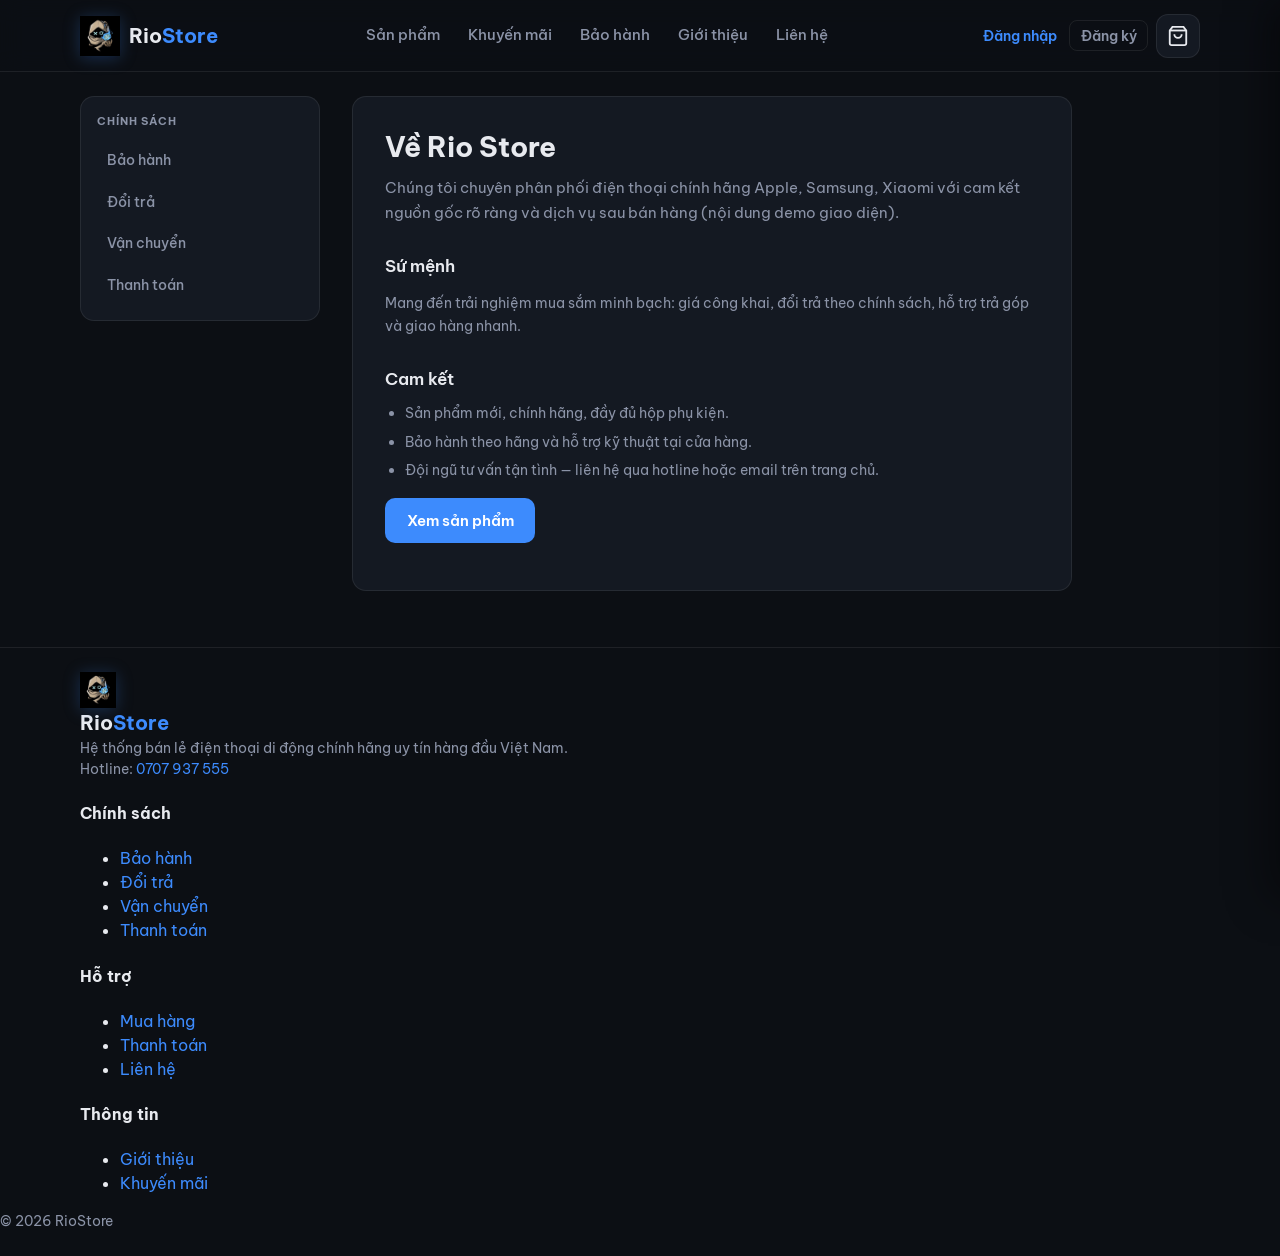
==== gioi-thieu.html @ 40bfd8d8 "Add files via upload" ====
<!DOCTYPE html>
<html lang="vi">
<head>
  <meta charset="UTF-8" />
  <meta name="viewport" content="width=device-width, initial-scale=1.0" />
  <title>Giới thiệu Rio Store</title>
  <meta name="description" content="Rio Store — cửa hàng điện thoại chính hãng, trả góp 0%, giao nhanh, bảo hành đầy đủ." />
  <link rel="preconnect" href="https://fonts.googleapis.com" />
  <link rel="preconnect" href="https://fonts.gstatic.com" crossorigin />
  <link href="https://fonts.googleapis.com/css2?family=Be+Vietnam+Pro:wght@400;500;600;700&display=swap" rel="stylesheet" />
  <link rel="icon" type="image/jpeg" href="images/logo.jpg" />
  <link rel="stylesheet" href="styles.css" />
</head>
<body>
  <header class="header">
    <div class="container header__inner">
      <a href="index.html" class="logo logo--brand">
        <img src="images/logo.jpg" alt="" class="logo__mark" width="40" height="40" decoding="async" />
        <span class="logo__text">Rio<span>Store</span></span>
      </a>
      <nav class="nav" id="nav">
        <a href="index.html#san-pham">Sản phẩm</a>
        <a href="index.html#khuyen-mai">Khuyến mãi</a>
        <a href="chinh-sach/bao-hanh.html">Bảo hành</a>
        <a href="gioi-thieu.html">Giới thiệu</a>
        <a href="index.html#lien-he">Liên hệ</a>
      </nav>
      <div class="header__actions">
        <div class="header__auth" id="authHeader">
          <div class="header__auth-btns">
            <button type="button" class="btn-text" id="loginOpenBtn">Đăng nhập</button>
            <button type="button" class="btn-text btn-text--secondary" id="registerOpenBtn">Đăng ký</button>
          </div>
        </div>
        <button type="button" class="btn-icon cart-toggle" aria-label="Giỏ hàng" id="cartToggle">
          <svg width="22" height="22" viewBox="0 0 24 24" fill="none" stroke="currentColor" stroke-width="2">
            <path d="M6 2L3 6v14a2 2 0 002 2h14a2 2 0 002-2V6l-3-4z" />
            <line x1="3" y1="6" x2="21" y2="6" />
            <path d="M16 10a4 4 0 01-8 0" />
          </svg>
          <span class="cart-badge" id="cartBadge">0</span>
        </button>
        <button type="button" class="menu-toggle" id="menuToggle" aria-label="Menu">☰</button>
      </div>
    </div>
  </header>

  <main class="page-policy">
    <div class="container policy-layout reveal" data-reveal>
      <aside class="policy-nav" aria-label="Liên quan">
        <p class="policy-nav__label">Chính sách</p>
        <a href="chinh-sach/bao-hanh.html">Bảo hành</a>
        <a href="chinh-sach/doi-tra.html">Đổi trả</a>
        <a href="chinh-sach/van-chuyen.html">Vận chuyển</a>
        <a href="chinh-sach/thanh-toan.html">Thanh toán</a>
      </aside>
      <article class="policy-article">
        <h1>Về Rio Store</h1>
        <p class="policy-lead">Chúng tôi chuyên phân phối điện thoại chính hãng Apple, Samsung, Xiaomi với cam kết nguồn gốc rõ ràng và dịch vụ sau bán hàng (nội dung demo giao diện).</p>
        <h2>Sứ mệnh</h2>
        <p>Mang đến trải nghiệm mua sắm minh bạch: giá công khai, đổi trả theo chính sách, hỗ trợ trả góp và giao hàng nhanh.</p>
        <h2>Cam kết</h2>
        <ul>
          <li>Sản phẩm mới, chính hãng, đầy đủ hộp phụ kiện.</li>
          <li>Bảo hành theo hãng và hỗ trợ kỹ thuật tại cửa hàng.</li>
          <li>Đội ngũ tư vấn tận tình — liên hệ qua hotline hoặc email trên trang chủ.</li>
        </ul>
        <p><a href="index.html#san-pham" class="btn btn--primary">Xem sản phẩm</a></p>
      </article>
    </div>
  </main>

  <footer class="footer">
    <div class="container footer__top">
      <div class="footer__col">
        <a href="index.html" class="logo logo--footer">
          <img src="images/logo.jpg" class="logo__mark" width="36" height="36" alt="" />
          <span class="logo__text">Rio<span>Store</span></span>
        </a>
        <p>Hệ thống bán lẻ điện thoại di động chính hãng uy tín hàng đầu Việt Nam.</p>
        <p>Hotline: <a href="tel:0707937555">0707 937 555</a></p>
      </div>
      <div class="footer__col">
        <h4>Chính sách</h4>
        <ul>
          <li><a href="chinh-sach/bao-hanh.html">Bảo hành</a></li>
          <li><a href="chinh-sach/doi-tra.html">Đổi trả</a></li>
          <li><a href="chinh-sach/van-chuyen.html">Vận chuyển</a></li>
          <li><a href="chinh-sach/thanh-toan.html">Thanh toán</a></li>
        </ul>
      </div>
      <div class="footer__col">
        <h4>Hỗ trợ</h4>
        <ul>
          <li><a href="index.html#san-pham">Mua hàng</a></li>
          <li><a href="chinh-sach/thanh-toan.html">Thanh toán</a></li>
          <li><a href="index.html#lien-he">Liên hệ</a></li>
        </ul>
      </div>
      <div class="footer__col">
        <h4>Thông tin</h4>
        <ul>
          <li><a href="gioi-thieu.html">Giới thiệu</a></li>
          <li><a href="index.html#khuyen-mai">Khuyến mãi</a></li>
        </ul>
      </div>
    </div>
    <div class="footer__bottom">
      <p>© 2026 RioStore</p>
    </div>
  </footer>

  <aside class="cart-drawer" id="cartDrawer" aria-hidden="true">
    <div class="cart-drawer__overlay" id="cartOverlay"></div>
    <div class="cart-drawer__panel">
      <div class="cart-drawer__head">
        <h3>Giỏ hàng <span class="cart-drawer__count" id="cartDrawerCount"></span></h3>
        <div class="cart-drawer__head-actions">
          <button type="button" class="cart-clear" id="cartClearBtn" hidden>Xóa tất cả</button>
          <button type="button" class="btn-close" id="cartClose" aria-label="Đóng">×</button>
        </div>
      </div>
      <ul class="cart-list" id="cartList"></ul>
      <div class="cart-drawer__foot">
        <div class="cart-ship" id="cartShipRow">
          <span>Phí vận chuyển</span>
          <strong id="cartShipFee">0 ₫</strong>
        </div>
        <p class="cart-ship-hint" id="cartShipHint"></p>
        <p class="cart-total">Tạm tính: <strong id="cartSubtotal">0 ₫</strong></p>
        <p class="cart-grand">Tổng cộng: <strong id="cartTotal">0 ₫</strong></p>
        <button type="button" class="btn btn--primary btn--block" id="checkoutBtn">Thanh toán</button>
      </div>
    </div>
  </aside>

  <div class="toast-host" id="toastHost" aria-live="polite"></div>

  <div class="auth-modal" id="loginModal" aria-hidden="true">
    <div class="auth-modal__overlay" id="loginOverlay"></div>
    <div class="auth-modal__dialog" role="dialog" aria-labelledby="loginTitle" aria-modal="true">
      <button type="button" class="btn-close auth-modal__close" id="loginClose" aria-label="Đóng">×</button>
      <h2 class="auth-modal__title" id="loginTitle">Đăng nhập</h2>
      <p class="auth-modal__note">Chỉ giao diện: không lưu dữ liệu, không cơ sở dữ liệu hay server.</p>
      <form class="auth-form" id="formLogin" novalidate>
        <label class="auth-field">
          <span>Email</span>
          <input type="email" name="email" autocomplete="email" required placeholder="ban@email.com" />
        </label>
        <label class="auth-field">
          <span>Mật khẩu</span>
          <input type="password" name="password" autocomplete="current-password" required minlength="6" placeholder="••••••" />
        </label>
        <p class="auth-error" id="loginError" hidden></p>
        <button type="submit" class="btn btn--primary btn--block">Đăng nhập</button>
      </form>
      <p class="auth-alt">
        Chưa có tài khoản?
        <button type="button" class="auth-alt__link" id="loginToRegister">Đăng ký</button>
      </p>
    </div>
  </div>

  <div class="auth-modal" id="registerModal" aria-hidden="true">
    <div class="auth-modal__overlay" id="registerOverlay"></div>
    <div class="auth-modal__dialog" role="dialog" aria-labelledby="registerTitle" aria-modal="true">
      <button type="button" class="btn-close auth-modal__close" id="registerClose" aria-label="Đóng">×</button>
      <h2 class="auth-modal__title" id="registerTitle">Đăng ký</h2>
      <p class="auth-modal__note">Chỉ giao diện: không lưu dữ liệu, không cơ sở dữ liệu hay server.</p>
      <form class="auth-form" id="formRegister" novalidate>
        <label class="auth-field">
          <span>Họ tên</span>
          <input type="text" name="name" autocomplete="name" required minlength="2" placeholder="Nguyễn Văn A" />
        </label>
        <label class="auth-field">
          <span>Email</span>
          <input type="email" name="email" autocomplete="email" required placeholder="ban@email.com" />
        </label>
        <label class="auth-field">
          <span>Mật khẩu</span>
          <input type="password" name="password" autocomplete="new-password" required minlength="6" placeholder="Tối thiểu 6 ký tự" />
        </label>
        <p class="auth-error" id="registerError" hidden></p>
        <button type="submit" class="btn btn--primary btn--block">Tạo tài khoản</button>
      </form>
      <p class="auth-alt">
        Đã có tài khoản?
        <button type="button" class="auth-alt__link" id="registerToLogin">Đăng nhập</button>
      </p>
    </div>
  </div>

  <script src="products.js"></script>
  <script src="script.js"></script>
</body>
</html>
---- styles.css ----
:root {
  --bg: #0c0f14;
  --bg-card: #141922;
  --bg-muted: #0f1218;
  --text: #e8eaef;
  --text-soft: #8b93a7;
  --accent: #3d8bfd;
  --accent-hover: #5c9fff;
  --success: #34c759;
  --border: rgba(255, 255, 255, 0.08);
  --radius: 14px;
  --shadow: 0 24px 48px rgba(0, 0, 0, 0.45);
  font-family: "Be Vietnam Pro", system-ui, sans-serif;
}

*,
*::before,
*::after {
  box-sizing: border-box;
}

html {
  scroll-behavior: smooth;
}

@media (prefers-reduced-motion: reduce) {
  html {
    scroll-behavior: auto;
  }

  *,
  *::before,
  *::after {
    animation-duration: 0.01ms !important;
    animation-iteration-count: 1 !important;
    transition-duration: 0.01ms !important;
  }

  .product-card:hover .product-card__img--main,
  .product-card:hover .product-card__img--hover,
  .product-card:active .product-card__img--main,
  .product-card:active .product-card__img--hover {
    transform: scale(1) !important;
  }

  .product-card.has-hover-img:hover .product-card__img--hover {
    opacity: 0 !important;
  }

  .product-card.reveal-card.is-visible:hover {
    transform: translateY(0) scale(1) !important;
  }

  .hero__decor-sparkle {
    animation: none !important;
  }

  .page-home-bg__orb {
    animation: none !important;
  }
}

.visually-hidden {
  position: absolute;
  width: 1px;
  height: 1px;
  padding: 0;
  margin: -1px;
  overflow: hidden;
  clip: rect(0, 0, 0, 0);
  white-space: nowrap;
  border: 0;
}

body {
  margin: 0;
  background: var(--bg);
  color: var(--text);
  line-height: 1.5;
  min-height: 100vh;
}

/* Trang chủ — nền (chỉ khi body.page-home) */
body.page-home {
  background-color: #07090e;
}

.page-home-bg {
  position: fixed;
  inset: 0;
  z-index: 0;
  pointer-events: none;
  overflow: hidden;
}

.page-home-bg__layer--radial {
  position: absolute;
  inset: -25% -15% -35%;
  background:
    radial-gradient(ellipse 90% 60% at 50% -8%, rgba(61, 139, 253, 0.38), transparent 58%),
    radial-gradient(ellipse 55% 45% at 95% 15%, rgba(130, 95, 245, 0.22), transparent 52%),
    radial-gradient(ellipse 50% 40% at 5% 35%, rgba(52, 199, 89, 0.1), transparent 55%),
    radial-gradient(ellipse 70% 50% at 70% 85%, rgba(61, 139, 253, 0.12), transparent 60%),
    linear-gradient(165deg, #0b1018 0%, #0c0f14 42%, #080a0f 100%);
}

.page-home-bg__orb {
  position: absolute;
  border-radius: 50%;
  filter: blur(72px);
  opacity: 0.5;
  mix-blend-mode: screen;
}

.page-home-bg__orb--a {
  width: min(78vw, 680px);
  height: min(78vw, 680px);
  background: radial-gradient(circle, rgba(61, 139, 253, 0.5) 0%, transparent 68%);
  top: -14%;
  right: -10%;
  animation: pageHomeOrbA 24s ease-in-out infinite;
}

.page-home-bg__orb--b {
  width: min(58vw, 500px);
  height: min(58vw, 500px);
  background: radial-gradient(circle, rgba(150, 110, 255, 0.4) 0%, transparent 70%);
  bottom: 8%;
  left: -14%;
  animation: pageHomeOrbB 30s ease-in-out infinite;
}

.page-home-bg__orb--c {
  width: min(42vw, 380px);
  height: min(42vw, 380px);
  background: radial-gradient(circle, rgba(80, 180, 255, 0.28) 0%, transparent 72%);
  top: 42%;
  left: 38%;
  animation: pageHomeOrbC 20s ease-in-out infinite alternate;
}

@keyframes pageHomeOrbA {
  0%,
  100% {
    transform: translate(0, 0) scale(1);
  }
  50% {
    transform: translate(-5%, 8%) scale(1.06);
  }
}

@keyframes pageHomeOrbB {
  0%,
  100% {
    transform: translate(0, 0) scale(1);
  }
  50% {
    transform: translate(8%, -5%) scale(1.08);
  }
}

@keyframes pageHomeOrbC {
  0% {
    transform: translate(-4%, 2%) scale(1);
  }
  100% {
    transform: translate(5%, -4%) scale(1.12);
  }
}

.page-home-bg__layer--grid {
  position: absolute;
  inset: 0;
  background-image:
    linear-gradient(rgba(255, 255, 255, 0.028) 1px, transparent 1px),
    linear-gradient(90deg, rgba(255, 255, 255, 0.028) 1px, transparent 1px);
  background-size: 52px 52px;
  mask-image: radial-gradient(ellipse 85% 75% at 50% 18%, #000 15%, transparent 72%);
  -webkit-mask-image: radial-gradient(ellipse 85% 75% at 50% 18%, #000 15%, transparent 72%);
  opacity: 0.85;
}

.page-home-bg__layer--vignette {
  position: absolute;
  inset: 0;
  background: radial-gradient(ellipse 95% 80% at 50% 50%, transparent 40%, rgba(0, 0, 0, 0.45) 100%);
  pointer-events: none;
}

body.page-home main {
  position: relative;
  z-index: 1;
}

body.page-home .header {
  background: rgba(7, 9, 14, 0.72);
  border-bottom-color: rgba(255, 255, 255, 0.06);
}

body.page-home .footer {
  position: relative;
  z-index: 1;
  background: linear-gradient(180deg, transparent 0%, rgba(5, 7, 11, 0.88) 28%, rgba(5, 7, 11, 0.96) 100%);
  backdrop-filter: blur(10px);
}

a {
  color: var(--accent);
  text-decoration: none;
}

a:hover {
  color: var(--accent-hover);
}

img {
  max-width: 100%;
  height: auto;
  display: block;
}

.container {
  width: min(1120px, 100% - 2rem);
  margin-inline: auto;
}

/* Header */
.header {
  position: sticky;
  top: 0;
  z-index: 50;
  background: rgba(12, 15, 20, 0.85);
  backdrop-filter: blur(12px);
  border-bottom: 1px solid var(--border);
}

.header__inner {
  display: flex;
  align-items: center;
  justify-content: space-between;
  gap: 1rem;
  padding: 0.85rem 0;
}

.logo {
  font-weight: 700;
  font-size: 1.25rem;
  color: var(--text);
  text-decoration: none;
}

.logo__text > span {
  color: var(--accent);
}

.logo--brand {
  display: inline-flex;
  align-items: center;
  gap: 0.55rem;
}

.logo__mark {
  display: block;
  flex-shrink: 0;
  filter: drop-shadow(0 2px 8px rgba(61, 139, 253, 0.25));
}

.logo--footer .logo__mark {
  width: 36px;
  height: 36px;
}

a.logo.logo--brand:hover .logo__text {
  color: var(--text);
}

a.logo.logo--brand:hover .logo__text > span {
  color: var(--accent-hover);
}

.nav {
  display: flex;
  gap: 1.75rem;
}

.nav a {
  color: var(--text-soft);
  font-weight: 500;
  font-size: 0.95rem;
}

.nav a:hover {
  color: var(--text);
}

.header__actions {
  display: flex;
  align-items: center;
  gap: 0.5rem;
}

.header__auth {
  display: flex;
  align-items: center;
  gap: 0.65rem;
  flex-wrap: wrap;
  justify-content: flex-end;
}

.header__greet {
  font-size: 0.8rem;
  color: var(--text-soft);
  max-width: 140px;
  line-height: 1.3;
}

.header__greet strong {
  color: var(--text);
  font-weight: 600;
}

.btn-text {
  font-family: inherit;
  font-size: 0.875rem;
  font-weight: 600;
  color: var(--accent);
  background: transparent;
  border: none;
  cursor: pointer;
  padding: 0.35rem 0.5rem;
  border-radius: 8px;
  transition: color 0.2s, background 0.2s;
}

.btn-text:hover {
  color: var(--accent-hover);
  background: rgba(61, 139, 253, 0.1);
}

.header__auth-btns {
  display: flex;
  align-items: center;
  gap: 0.25rem;
  flex-wrap: wrap;
}

.btn-text--secondary {
  color: var(--text-soft);
  border: 1px solid var(--border);
  padding: 0.35rem 0.65rem;
  border-radius: 8px;
}

.btn-text--secondary:hover {
  color: var(--text);
  border-color: rgba(61, 139, 253, 0.35);
  background: rgba(61, 139, 253, 0.08);
}

.btn-icon {
  position: relative;
  background: var(--bg-card);
  border: 1px solid var(--border);
  color: var(--text);
  width: 44px;
  height: 44px;
  border-radius: 12px;
  cursor: pointer;
  display: grid;
  place-items: center;
  transition: background 0.2s, border-color 0.2s;
}

.btn-icon:hover {
  background: #1a2130;
  border-color: rgba(61, 139, 253, 0.35);
}

.cart-badge {
  position: absolute;
  top: 4px;
  right: 4px;
  min-width: 18px;
  height: 18px;
  padding: 0 5px;
  font-size: 0.7rem;
  font-weight: 700;
  background: var(--accent);
  color: #fff;
  border-radius: 9px;
  display: grid;
  place-items: center;
  transition: transform 0.25s cubic-bezier(0.34, 1.56, 0.64, 1);
}

.cart-badge.is-pop {
  animation: badgePop 0.45s ease;
}

@keyframes badgePop {
  0% {
    transform: scale(1);
  }
  40% {
    transform: scale(1.35);
  }
  100% {
    transform: scale(1);
  }
}

.menu-toggle {
  display: none;
  background: transparent;
  border: none;
  color: var(--text);
  font-size: 1.5rem;
  cursor: pointer;
  padding: 0.25rem;
}

@media (max-width: 768px) {
  .menu-toggle {
    display: block;
  }

  .nav {
    position: fixed;
    inset: 60px 1rem auto;
    flex-direction: column;
    background: var(--bg-card);
    border: 1px solid var(--border);
    border-radius: var(--radius);
    padding: 1rem;
    box-shadow: var(--shadow);
    opacity: 0;
    visibility: hidden;
    transform: translateY(-8px);
    transition: opacity 0.2s, transform 0.2s, visibility 0.2s;
  }

  .nav.is-open {
    opacity: 1;
    visibility: visible;
    transform: translateY(0);
  }
}

/* Hero */
.hero {
  position: relative;
  padding: 3.5rem 0 4rem;
  overflow: hidden;
}

.hero__decor {
  position: absolute;
  inset: 0;
  pointer-events: none;
  z-index: 0;
}

.hero__decor-dots {
  position: absolute;
  inset: 0;
  background-image: url("images/deco-dots.svg");
  background-size: 240px;
  opacity: 0.55;
}

.hero__decor-sparkle {
  position: absolute;
  opacity: 0.35;
  animation: decoFloat 14s ease-in-out infinite;
}

.hero__decor-sparkle--1 {
  top: 8%;
  right: 6%;
  width: min(120px, 28vw);
  height: auto;
}

.hero__decor-sparkle--2 {
  bottom: 18%;
  left: 4%;
  width: min(90px, 22vw);
  height: auto;
  animation-delay: -7s;
  opacity: 0.28;
}

.hero__decor-wave {
  position: absolute;
  left: 0;
  right: 0;
  bottom: 0;
  width: 100%;
  height: auto;
  min-height: 72px;
  object-fit: cover;
  object-position: bottom;
  opacity: 0.65;
}

@keyframes decoFloat {
  0%,
  100% {
    transform: translate(0, 0) rotate(0deg);
  }
  50% {
    transform: translate(-6px, 10px) rotate(6deg);
  }
}

.hero__grid {
  position: relative;
  z-index: 2;
  display: grid;
  grid-template-columns: 1fr 1fr;
  gap: 2rem;
  align-items: center;
}

@media (max-width: 900px) {
  .hero__grid {
    grid-template-columns: 1fr;
  }

  .hero__visual {
    min-height: 200px;
  }
}

.hero__eyebrow {
  color: var(--accent);
  font-weight: 600;
  font-size: 0.85rem;
  text-transform: uppercase;
  letter-spacing: 0.06em;
  margin: 0 0 0.75rem;
}

.hero h1 {
  font-size: clamp(1.75rem, 4vw, 2.5rem);
  font-weight: 700;
  line-height: 1.2;
  margin: 0 0 1rem;
}

.hero__lead {
  color: var(--text-soft);
  margin: 0 0 1.75rem;
  max-width: 36ch;
}

.hero__lead--dynamic {
  transition: opacity 0.35s ease;
}

.hero__lead--dynamic.is-fading {
  opacity: 0;
}

.hero-stats {
  display: flex;
  flex-wrap: wrap;
  gap: 1.25rem 2rem;
  list-style: none;
  margin: 0 0 1.75rem;
  padding: 0;
}

.hero-stats li {
  display: flex;
  flex-direction: column;
  gap: 0.15rem;
}

.hero-stats__num {
  font-size: 1.65rem;
  font-weight: 700;
  color: var(--text);
  font-variant-numeric: tabular-nums;
}

.hero-stats li span:last-child {
  font-size: 0.8rem;
  color: var(--text-soft);
}

.hero__cta {
  display: flex;
  flex-wrap: wrap;
  gap: 0.75rem;
}

.hero__visual {
  position: relative;
  z-index: 2;
  min-height: 280px;
}

.hero__orb {
  position: absolute;
  inset: 10% 15%;
  background: radial-gradient(circle at 30% 30%, rgba(61, 139, 253, 0.45), transparent 55%),
    radial-gradient(circle at 70% 60%, rgba(100, 80, 200, 0.35), transparent 50%);
  border-radius: 40% 60% 55% 45% / 45% 40% 60% 55%;
  filter: blur(0px);
  animation: float 8s ease-in-out infinite;
}

.hero__illustration {
  position: absolute;
  left: 50%;
  top: 50%;
  width: min(220px, 70vw);
  height: auto;
  transform: translate(-50%, -50%);
  z-index: 1;
  pointer-events: none;
  filter: drop-shadow(0 20px 40px rgba(0, 0, 0, 0.35));
  animation: heroIllustrationFloat 8s ease-in-out infinite;
}

@keyframes float {
  0%,
  100% {
    transform: translate(0, 0) rotate(0deg);
  }
  50% {
    transform: translate(8px, -12px) rotate(3deg);
  }
}

@keyframes heroIllustrationFloat {
  0%,
  100% {
    transform: translate(-50%, -50%) translate(0, 0) rotate(0deg);
  }
  50% {
    transform: translate(-50%, -50%) translate(8px, -12px) rotate(3deg);
  }
}

/* Ticker */
.ticker {
  border-block: 1px solid var(--border);
  background: var(--bg-muted);
  overflow: hidden;
  height: 44px;
  display: flex;
  align-items: center;
}

.ticker__track {
  display: flex;
  gap: 3rem;
  white-space: nowrap;
  animation: tickerScroll 28s linear infinite;
  padding-left: 1rem;
  font-size: 0.875rem;
  font-weight: 500;
  color: var(--text-soft);
}

@keyframes tickerScroll {
  0% {
    transform: translateX(0);
  }
  100% {
    transform: translateX(-50%);
  }
}

/* Scroll reveal */
.reveal {
  opacity: 0;
  transform: translateY(20px);
  transition: opacity 0.6s ease, transform 0.6s ease;
}

.reveal.is-visible {
  opacity: 1;
  transform: translateY(0);
}

.product-card.reveal-card {
  opacity: 0;
  transform: translateY(16px);
  transition: opacity 0.45s ease, transform 0.5s cubic-bezier(0.33, 1, 0.68, 1), border-color 0.35s ease,
    box-shadow 0.35s ease;
}

.product-card.reveal-card.is-visible {
  opacity: 1;
  transform: translateY(0);
}

/* Search */
.section__title-wrap {
  display: flex;
  flex-direction: column;
  gap: 1rem;
  min-width: min(100%, 280px);
}

@media (min-width: 640px) {
  .section__title-wrap {
    flex-direction: row;
    align-items: center;
    flex-wrap: wrap;
    gap: 1rem 1.5rem;
  }
}

.search-wrap {
  position: relative;
  display: flex;
  align-items: center;
  flex: 1;
  max-width: 320px;
}

.search-wrap__icon {
  position: absolute;
  left: 12px;
  color: var(--text-soft);
  pointer-events: none;
}

.search-input {
  width: 100%;
  padding: 0.55rem 0.85rem 0.55rem 2.5rem;
  font-family: inherit;
  font-size: 0.9rem;
  color: var(--text);
  background: var(--bg-card);
  border: 1px solid var(--border);
  border-radius: 10px;
  outline: none;
  transition: border-color 0.2s, box-shadow 0.2s;
}

.search-input::placeholder {
  color: var(--text-soft);
  opacity: 0.85;
}

.search-input:focus {
  border-color: rgba(61, 139, 253, 0.55);
  box-shadow: 0 0 0 3px rgba(61, 139, 253, 0.15);
}

/* Toast */
.toast-host {
  position: fixed;
  bottom: 1.25rem;
  right: 1.25rem;
  z-index: 200;
  display: flex;
  flex-direction: column;
  gap: 0.5rem;
  pointer-events: none;
  max-width: min(360px, calc(100% - 2rem));
}

.toast {
  pointer-events: auto;
  padding: 0.75rem 1rem;
  background: var(--bg-card);
  border: 1px solid var(--border);
  border-radius: 10px;
  box-shadow: var(--shadow);
  font-size: 0.9rem;
  animation: toastIn 0.35s ease;
}

.toast.is-out {
  animation: toastOut 0.3s ease forwards;
}

@keyframes toastIn {
  from {
    opacity: 0;
    transform: translateX(12px);
  }
  to {
    opacity: 1;
    transform: translateX(0);
  }
}

@keyframes toastOut {
  to {
    opacity: 0;
    transform: translateX(12px);
  }
}

/* Promo live clock */
.promo__clock {
  margin: 0 0 0.75rem;
  font-size: 0.9rem;
  font-weight: 500;
  color: var(--accent);
  font-variant-numeric: tabular-nums;
}

/* Buttons */
.btn {
  display: inline-flex;
  align-items: center;
  justify-content: center;
  padding: 0.65rem 1.35rem;
  font-family: inherit;
  font-weight: 600;
  font-size: 0.95rem;
  border-radius: 10px;
  cursor: pointer;
  border: none;
  transition: background 0.2s, color 0.2s, transform 0.15s;
}

.btn:active {
  transform: scale(0.98);
}

.btn--primary {
  background: var(--accent);
  color: #fff;
}

.btn--primary:hover {
  background: var(--accent-hover);
  color: #fff;
}

.btn--ghost {
  background: transparent;
  color: var(--text);
  border: 1px solid var(--border);
}

.btn--ghost:hover {
  border-color: rgba(61, 139, 253, 0.5);
  color: var(--accent-hover);
}

.btn--block {
  width: 100%;
}

.btn--sm {
  padding: 0.45rem 0.9rem;
  font-size: 0.85rem;
}

/* Section */
.section {
  padding: 3rem 0;
}

.section--muted {
  background: var(--bg-muted);
  border-block: 1px solid var(--border);
}

.section--deco {
  position: relative;
  overflow: hidden;
}

.section__deco-corner {
  position: absolute;
  top: -20px;
  right: -20px;
  width: min(160px, 40vw);
  opacity: 0.22;
  pointer-events: none;
}

.section__deco-corner img {
  width: 100%;
  height: auto;
  display: block;
}

.section__head {
  display: flex;
  flex-wrap: wrap;
  align-items: center;
  justify-content: space-between;
  gap: 1rem;
  margin-bottom: 2rem;
}

.section__head h2 {
  margin: 0;
  font-size: 1.5rem;
}

.filters {
  display: flex;
  flex-wrap: wrap;
  gap: 0.5rem;
}

.filter-btn {
  font-family: inherit;
  font-size: 0.875rem;
  font-weight: 500;
  padding: 0.4rem 0.9rem;
  border-radius: 999px;
  border: 1px solid var(--border);
  background: var(--bg-card);
  color: var(--text-soft);
  cursor: pointer;
  transition: border-color 0.2s, color 0.2s, background 0.2s;
}

.filter-btn:hover,
.filter-btn.active {
  border-color: var(--accent);
  color: var(--text);
  background: rgba(61, 139, 253, 0.12);
}

/* Products */
.products {
  display: grid;
  grid-template-columns: repeat(auto-fill, minmax(260px, 1fr));
  gap: 1.25rem;
}

.product-card {
  background: var(--bg-card);
  border: 1px solid var(--border);
  border-radius: var(--radius);
  overflow: hidden;
  transition: border-color 0.35s ease, box-shadow 0.35s ease, transform 0.45s cubic-bezier(0.33, 1, 0.68, 1);
}

@media (hover: hover) {
  .product-card:hover {
    border-color: rgba(61, 139, 253, 0.35);
    box-shadow: 0 20px 48px rgba(0, 0, 0, 0.42), 0 0 0 1px rgba(61, 139, 253, 0.12);
  }

  .product-card.reveal-card.is-visible:hover {
    transform: translateY(-8px) scale(1.02);
  }
}

.product-card__media {
  position: relative;
  aspect-ratio: 4/3;
  overflow: hidden;
  background: linear-gradient(160deg, #1c2433 0%, #12161c 55%, #0d1016 100%);
}

a.product-card__media {
  display: block;
  color: inherit;
  text-decoration: none;
}

.product-card__img--main,
.product-card__img--hover {
  position: absolute;
  inset: 0;
  width: 100%;
  height: 100%;
  object-fit: cover;
  transform: scale(1);
  transition: transform 0.55s cubic-bezier(0.33, 1, 0.68, 1), opacity 0.45s ease;
}

.product-card__img--main {
  z-index: 1;
}

.product-card__img--hover {
  z-index: 2;
  opacity: 0;
  pointer-events: none;
}

@media (hover: hover) {
  .product-card.has-hover-img:hover .product-card__img--hover {
    opacity: 1;
  }

  .product-card:hover .product-card__img--main,
  .product-card:hover .product-card__img--hover {
    transform: scale(1.1);
  }
}

.product-card:active .product-card__img--main,
.product-card:active .product-card__img--hover {
  transform: scale(1.06);
}

.product-card__body {
  padding: 1.1rem 1.15rem 1.25rem;
}

.product-card__brand {
  font-size: 0.75rem;
  text-transform: uppercase;
  letter-spacing: 0.05em;
  color: var(--accent);
  margin: 0 0 0.35rem;
}

.product-card h3 {
  margin: 0 0 0.5rem;
  font-size: 1.05rem;
  font-weight: 600;
}

.product-card__price {
  font-size: 1.15rem;
  font-weight: 700;
  color: var(--success);
  margin: 0 0 1rem;
}

.product-card__price-from {
  font-size: 0.72rem;
  font-weight: 600;
  text-transform: uppercase;
  letter-spacing: 0.04em;
  color: var(--text-soft);
  margin-right: 0.35rem;
  vertical-align: middle;
}

.product-card__actions {
  display: flex;
  gap: 0.5rem;
}

.product-card.hidden {
  display: none;
}

/* Promo */
.promo {
  text-align: center;
  padding: 2rem 1rem;
}

.promo h2 {
  margin: 0 0 0.5rem;
  font-size: clamp(1.25rem, 3vw, 1.65rem);
}

.promo p {
  margin: 0;
  color: var(--text-soft);
}

/* Contact */
.contact {
  text-align: center;
  padding-bottom: 1rem;
}

.contact h2 {
  margin: 0 0 0.75rem;
}

.contact p {
  margin: 0.35rem 0;
  color: var(--text-soft);
}

.contact__note {
  font-size: 0.9rem;
}

/* Footer */
.footer {
  position: relative;
  border-top: 1px solid var(--border);
  padding: 1.5rem 0;
  margin-top: auto;
  overflow: hidden;
}

.footer__pattern {
  position: absolute;
  inset: 0;
  background-image: url("images/deco-dots.svg");
  background-size: 200px;
  opacity: 0.2;
  pointer-events: none;
}

.footer__inner {
  position: relative;
  z-index: 1;
  display: flex;
  flex-wrap: wrap;
  align-items: center;
  justify-content: space-between;
  gap: 0.75rem;
}

.footer p {
  margin: 0;
  font-size: 0.875rem;
  color: var(--text-soft);
}

/* Cart drawer */
.cart-drawer {
  position: fixed;
  inset: 0;
  z-index: 100;
  pointer-events: none;
}

.cart-drawer.is-open {
  pointer-events: auto;
}

.cart-drawer__overlay {
  position: absolute;
  inset: 0;
  background: rgba(0, 0, 0, 0.55);
  opacity: 0;
  transition: opacity 0.25s;
}

.cart-drawer.is-open .cart-drawer__overlay {
  opacity: 1;
}

.cart-drawer__panel {
  position: absolute;
  top: 0;
  right: 0;
  width: min(430px, 100%);
  height: 100%;
  background: var(--bg-card);
  border-left: 1px solid var(--border);
  display: flex;
  flex-direction: column;
  transform: translateX(100%);
  transition: transform 0.3s ease;
  box-shadow: -12px 0 40px rgba(0, 0, 0, 0.4);
}

.cart-drawer.is-open .cart-drawer__panel {
  transform: translateX(0);
}

.cart-drawer__head {
  display: flex;
  align-items: center;
  justify-content: space-between;
  gap: 0.5rem;
  padding: 1.25rem 1.25rem 1rem;
  border-bottom: 1px solid var(--border);
}

.cart-drawer__head h3 {
  margin: 0;
  font-size: 1.15rem;
  display: flex;
  align-items: baseline;
  gap: 0.35rem;
  flex-wrap: wrap;
}

.cart-drawer__count {
  font-size: 0.85rem;
  font-weight: 600;
  color: var(--text-soft);
}

.cart-drawer__head-actions {
  display: flex;
  align-items: center;
  gap: 0.35rem;
}

.cart-clear {
  font-family: inherit;
  font-size: 0.75rem;
  font-weight: 600;
  color: var(--text-soft);
  background: transparent;
  border: 1px solid var(--border);
  padding: 0.35rem 0.6rem;
  border-radius: 8px;
  cursor: pointer;
  transition: color 0.2s, border-color 0.2s;
}

.cart-clear:hover {
  color: #ff6b6b;
  border-color: rgba(255, 107, 107, 0.35);
}

.btn-close {
  background: transparent;
  border: none;
  color: var(--text-soft);
  font-size: 1.75rem;
  line-height: 1;
  cursor: pointer;
  padding: 0.25rem;
}

.btn-close:hover {
  color: var(--text);
}

.cart-list {
  list-style: none;
  margin: 0;
  padding: 1rem;
  flex: 1;
  overflow-y: auto;
}

.cart-item {
  display: grid;
  grid-template-columns: 72px 1fr 36px;
  gap: 0.65rem 0.5rem;
  align-items: start;
  padding: 1rem 0;
  border-bottom: 1px solid var(--border);
}

.cart-item__thumb {
  width: 72px;
  height: 72px;
  object-fit: cover;
  border-radius: 10px;
  background: #1a1f28;
  border: 1px solid var(--border);
}

.cart-item__body {
  min-width: 0;
}

.cart-item__title {
  margin: 0 0 0.2rem;
  font-size: 0.88rem;
  font-weight: 600;
  line-height: 1.35;
}

.cart-item__variant {
  margin: 0 0 0.35rem;
  font-size: 0.72rem;
  color: var(--accent);
  font-weight: 500;
  line-height: 1.3;
}

.cart-item__unit {
  margin: 0 0 0.5rem;
  font-size: 0.75rem;
  color: var(--text-soft);
}

.cart-item__row {
  display: flex;
  align-items: center;
  justify-content: space-between;
  gap: 0.5rem;
  flex-wrap: wrap;
}

.qty-stepper {
  display: inline-flex;
  align-items: center;
  border: 1px solid var(--border);
  border-radius: 10px;
  overflow: hidden;
  background: var(--bg);
}

.qty-btn {
  width: 34px;
  height: 34px;
  font-size: 1.1rem;
  line-height: 1;
  border: none;
  background: transparent;
  color: var(--text);
  cursor: pointer;
  transition: background 0.2s, color 0.2s;
}

.qty-btn:hover {
  background: rgba(61, 139, 253, 0.15);
  color: var(--accent);
}

.qty-val {
  min-width: 28px;
  text-align: center;
  font-size: 0.875rem;
  font-weight: 600;
  font-variant-numeric: tabular-nums;
}

.cart-item__line {
  font-size: 0.9rem;
  color: var(--success);
  font-variant-numeric: tabular-nums;
}

.cart-item__remove {
  background: transparent;
  border: 1px solid transparent;
  color: var(--text-soft);
  cursor: pointer;
  font-size: 1.35rem;
  line-height: 1;
  width: 36px;
  height: 36px;
  border-radius: 8px;
  display: grid;
  place-items: center;
  transition: color 0.2s, background 0.2s, border-color 0.2s;
}

.cart-item__remove:hover {
  color: #ff6b6b;
  background: rgba(255, 107, 107, 0.08);
  border-color: rgba(255, 107, 107, 0.2);
}

.cart-empty {
  padding: 2rem 1rem;
  text-align: center;
  color: var(--text-soft);
  font-size: 0.95rem;
  line-height: 1.5;
}

.cart-empty__hint {
  display: block;
  margin-top: 0.5rem;
  font-size: 0.8rem;
  opacity: 0.85;
}

.cart-drawer__foot {
  padding: 1rem 1.25rem 1.5rem;
  border-top: 1px solid var(--border);
}

.cart-ship {
  display: flex;
  justify-content: space-between;
  align-items: center;
  font-size: 0.9rem;
  color: var(--text-soft);
  margin-bottom: 0.35rem;
}

.cart-ship strong {
  color: var(--text);
  font-weight: 600;
}

.cart-ship-hint {
  margin: 0 0 0.75rem;
  font-size: 0.75rem;
  color: var(--text-soft);
  line-height: 1.4;
}

.cart-total {
  margin: 0 0 0.35rem;
  font-size: 0.9rem;
  color: var(--text-soft);
}

.cart-total strong {
  color: var(--text);
  font-weight: 600;
}

.cart-grand {
  margin: 0 0 1rem;
  font-size: 1.05rem;
  font-weight: 600;
}

.cart-grand strong {
  color: var(--success);
  font-size: 1.15rem;
}

/* Auth modal */
.auth-modal {
  position: fixed;
  inset: 0;
  z-index: 160;
  display: grid;
  place-items: center;
  padding: 1rem;
  pointer-events: none;
  opacity: 0;
  visibility: hidden;
  transition: opacity 0.25s ease, visibility 0.25s;
}

.auth-modal.is-open {
  pointer-events: auto;
  opacity: 1;
  visibility: visible;
}

.auth-modal__overlay {
  position: absolute;
  inset: 0;
  background: rgba(0, 0, 0, 0.65);
  backdrop-filter: blur(4px);
}

.auth-modal__dialog {
  position: relative;
  width: min(400px, 100%);
  max-height: min(90vh, 640px);
  overflow-y: auto;
  background: var(--bg-card);
  border: 1px solid var(--border);
  border-radius: var(--radius);
  padding: 1.5rem 1.35rem 1.5rem;
  box-shadow: var(--shadow);
  transform: translateY(12px) scale(0.98);
  transition: transform 0.3s cubic-bezier(0.33, 1, 0.68, 1);
}

.auth-modal.is-open .auth-modal__dialog {
  transform: translateY(0) scale(1);
}

.auth-modal__close {
  position: absolute;
  top: 0.65rem;
  right: 0.65rem;
}

.auth-modal__title {
  margin: 0 0 0.35rem;
  font-size: 1.35rem;
}

.auth-modal__note {
  margin: 0 0 1.25rem;
  font-size: 0.75rem;
  color: var(--text-soft);
  line-height: 1.45;
}

.auth-alt {
  margin: 1.15rem 0 0;
  text-align: center;
  font-size: 0.85rem;
  color: var(--text-soft);
}

.auth-alt__link {
  font-family: inherit;
  font-size: inherit;
  font-weight: 600;
  color: var(--accent);
  background: none;
  border: none;
  cursor: pointer;
  padding: 0;
  margin-left: 0.25rem;
  text-decoration: underline;
  text-underline-offset: 3px;
}

.auth-alt__link:hover {
  color: var(--accent-hover);
}

.auth-form {
  display: flex;
  flex-direction: column;
  gap: 0.85rem;
}

.auth-field {
  display: flex;
  flex-direction: column;
  gap: 0.35rem;
  font-size: 0.8rem;
  font-weight: 500;
  color: var(--text-soft);
}

.auth-field input {
  font-family: inherit;
  font-size: 0.95rem;
  padding: 0.6rem 0.75rem;
  border-radius: 10px;
  border: 1px solid var(--border);
  background: var(--bg);
  color: var(--text);
  outline: none;
  transition: border-color 0.2s, box-shadow 0.2s;
}

.auth-field input:focus {
  border-color: rgba(61, 139, 253, 0.55);
  box-shadow: 0 0 0 3px rgba(61, 139, 253, 0.12);
}

.auth-error {
  margin: 0;
  font-size: 0.8rem;
  color: #ff6b6b;
}

@media (max-width: 768px) {
  .header__greet {
    display: none;
  }
}

/* Product card — link title */
.product-card__title-link {
  color: inherit;
  text-decoration: none;
  transition: color 0.2s;
}

.product-card__title-link:hover {
  color: var(--accent);
}

.btn--lg {
  padding: 0.75rem 1.5rem;
  font-size: 1rem;
}

/* Trang chi tiết (kiểu cửa hàng điện thoại) */
.pdp-root {
  padding: 1.25rem 0 3rem;
  min-height: 60vh;
}

.breadcrumb {
  display: flex;
  flex-wrap: wrap;
  align-items: center;
  gap: 0.35rem;
  font-size: 0.85rem;
  color: var(--text-soft);
  margin-bottom: 1.5rem;
}

.breadcrumb a {
  color: var(--text-soft);
  text-decoration: none;
}

.breadcrumb a:hover {
  color: var(--accent);
}

.breadcrumb__sep {
  opacity: 0.45;
  user-select: none;
}

.breadcrumb__current {
  color: var(--text);
  font-weight: 500;
  max-width: 100%;
}

.pdp-layout {
  display: grid;
  grid-template-columns: 1fr 1fr;
  gap: 2rem;
  align-items: start;
  margin-bottom: 3rem;
}

@media (max-width: 900px) {
  .pdp-layout {
    grid-template-columns: 1fr;
  }
}

.pdp-gallery__main {
  background: var(--bg-card);
  border: 1px solid var(--border);
  border-radius: var(--radius);
  overflow: hidden;
  aspect-ratio: 4/3;
  display: grid;
  place-items: center;
}

.pdp-gallery__main img {
  width: 100%;
  height: 100%;
  object-fit: contain;
  background: linear-gradient(160deg, #1c2433 0%, #12161c 100%);
}

.pdp-gallery__main--shine {
  position: relative;
  box-shadow: 0 0 0 1px rgba(61, 139, 253, 0.12);
}

.pdp-gallery__main--shine::after {
  content: "";
  position: absolute;
  inset: -1px;
  border-radius: inherit;
  background: linear-gradient(
    125deg,
    transparent 30%,
    rgba(61, 139, 253, 0.15) 45%,
    transparent 60%
  );
  background-size: 200% 200%;
  animation: pdpShine 5s ease-in-out infinite;
  pointer-events: none;
  opacity: 0.85;
}

.pdp-main-photo {
  position: relative;
  z-index: 1;
  animation: pdpPhotoBreath 7s ease-in-out infinite;
}

@keyframes pdpShine {
  0%,
  100% {
    background-position: 0% 50%;
  }
  50% {
    background-position: 100% 50%;
  }
}

@keyframes pdpPhotoBreath {
  0%,
  100% {
    transform: scale(1);
  }
  50% {
    transform: scale(1.03);
  }
}

@media (prefers-reduced-motion: reduce) {
  .pdp-gallery__main--shine::after {
    animation: none;
    opacity: 0.35;
  }

  .pdp-main-photo {
    animation: none;
  }
}

.pdp-gallery__thumbs {
  display: flex;
  gap: 0.5rem;
  margin-top: 0.75rem;
  flex-wrap: wrap;
}

.pdp-thumb {
  padding: 0;
  border: 2px solid transparent;
  border-radius: 10px;
  overflow: hidden;
  cursor: pointer;
  background: var(--bg-card);
  transition: border-color 0.2s;
}

.pdp-thumb.is-active {
  border-color: var(--accent);
}

.pdp-thumb img {
  display: block;
  width: 72px;
  height: 72px;
  object-fit: cover;
}

.pdp-buy__brand {
  font-size: 0.8rem;
  font-weight: 600;
  color: var(--accent);
  text-transform: uppercase;
  letter-spacing: 0.04em;
  margin: 0 0 0.5rem;
}

.pdp-buy__title {
  font-size: clamp(1.35rem, 3vw, 1.85rem);
  margin: 0 0 0.5rem;
  line-height: 1.25;
}

.pdp-buy__config {
  margin: 0 0 0.5rem;
  font-size: 0.95rem;
  font-weight: 600;
  color: var(--text);
}

.pdp-buy__sku {
  margin: 0 0 0.75rem;
  font-size: 0.85rem;
  color: var(--text-soft);
}

.pdp-buy__price {
  font-size: 1.75rem;
  font-weight: 700;
  color: var(--success);
  margin: 0 0 1rem;
}

.pdp-variants {
  margin: 0 0 1.25rem;
  padding: 1rem 1.1rem;
  background: var(--bg-muted);
  border: 1px solid var(--border);
  border-radius: 12px;
  display: flex;
  flex-direction: column;
  gap: 1.1rem;
}

.pdp-variant-block__label {
  display: block;
  font-size: 0.72rem;
  font-weight: 700;
  text-transform: uppercase;
  letter-spacing: 0.07em;
  color: var(--text-soft);
  margin-bottom: 0.5rem;
}

.pdp-variant-row {
  display: flex;
  flex-wrap: wrap;
  gap: 0.5rem;
}

.pdp-storage-btn {
  font-family: inherit;
  font-size: 0.875rem;
  font-weight: 600;
  padding: 0.5rem 0.85rem;
  border-radius: 10px;
  border: 1px solid var(--border);
  background: var(--bg-card);
  color: var(--text-soft);
  cursor: pointer;
  transition: border-color 0.2s, background 0.2s, color 0.2s;
}

.pdp-storage-btn:hover {
  color: var(--text);
  border-color: rgba(61, 139, 253, 0.35);
}

.pdp-storage-btn.is-active {
  border-color: var(--accent);
  background: rgba(61, 139, 253, 0.12);
  color: var(--text);
}

.pdp-color-btn {
  display: inline-flex;
  align-items: center;
  gap: 0.45rem;
  font-family: inherit;
  font-size: 0.8rem;
  font-weight: 500;
  padding: 0.4rem 0.65rem 0.4rem 0.45rem;
  border-radius: 10px;
  border: 1px solid var(--border);
  background: var(--bg-card);
  color: var(--text-soft);
  cursor: pointer;
  transition: border-color 0.2s, background 0.2s, color 0.2s;
}

.pdp-color-btn:hover {
  color: var(--text);
  border-color: rgba(61, 139, 253, 0.35);
}

.pdp-color-btn.is-active {
  border-color: var(--accent);
  background: rgba(61, 139, 253, 0.1);
  color: var(--text);
}

.pdp-color-swatch {
  width: 22px;
  height: 22px;
  border-radius: 50%;
  flex-shrink: 0;
  background: var(--pdp-swatch, #888);
  box-shadow: inset 0 0 0 1px rgba(255, 255, 255, 0.12), 0 2px 8px rgba(0, 0, 0, 0.35);
}

.pdp-color-name {
  text-align: left;
  line-height: 1.25;
  max-width: 11rem;
}

.pdp-buy__promo {
  margin: 0 0 1.25rem;
  font-size: 0.875rem;
  color: var(--text-soft);
  line-height: 1.5;
  padding: 0.65rem 0.85rem;
  background: rgba(61, 139, 253, 0.08);
  border-radius: 10px;
  border: 1px solid rgba(61, 139, 253, 0.15);
}

.pdp-highlights {
  margin: 0 0 1.25rem;
  padding-left: 1.15rem;
  color: var(--text-soft);
  font-size: 0.9rem;
  line-height: 1.55;
}

.pdp-highlights li {
  margin-bottom: 0.35rem;
}

.pdp-trust {
  display: flex;
  flex-wrap: wrap;
  gap: 0.5rem 1rem;
  margin-bottom: 1.5rem;
  font-size: 0.8rem;
  color: var(--text-soft);
}

.pdp-trust span {
  padding: 0.35rem 0.65rem;
  background: var(--bg-muted);
  border-radius: 8px;
  border: 1px solid var(--border);
}

.pdp-actions {
  display: flex;
  flex-wrap: wrap;
  gap: 0.75rem;
}

.pdp-related {
  padding-top: 2rem;
  border-top: 1px solid var(--border);
}

.pdp-related__title {
  margin: 0 0 1.25rem;
  font-size: 1.25rem;
}

.products--related {
  grid-template-columns: repeat(auto-fill, minmax(220px, 1fr));
}

.product-card--static {
  transition: border-color 0.2s, box-shadow 0.2s;
}

.product-card--static:hover {
  border-color: rgba(61, 139, 253, 0.25);
  box-shadow: 0 12px 32px rgba(0, 0, 0, 0.25);
}

.product-card--compact h3 {
  font-size: 0.95rem;
}

.product-card--static .product-card__media {
  display: block;
  color: inherit;
  text-decoration: none;
  aspect-ratio: 4/3;
  overflow: hidden;
  border-radius: var(--radius) var(--radius) 0 0;
}

.product-card--static .product-card__media img {
  width: 100%;
  height: 100%;
  object-fit: cover;
}

.product-card--static .product-card__body {
  border-radius: 0 0 var(--radius) var(--radius);
}


.pdp-missing {
  padding: 3rem 1rem;
  text-align: center;
}

/* Trang chính sách / giới thiệu */
.page-policy {
  padding: 1.5rem 0 3.5rem;
}

.policy-layout {
  display: grid;
  grid-template-columns: min(240px, 100%) 1fr;
  gap: 2rem;
  align-items: start;
}

@media (max-width: 768px) {
  .policy-layout {
    grid-template-columns: 1fr;
  }
}

.policy-nav {
  position: sticky;
  top: 5.5rem;
  display: flex;
  flex-direction: column;
  gap: 0.25rem;
  padding: 1rem;
  background: var(--bg-card);
  border: 1px solid var(--border);
  border-radius: var(--radius);
}

.policy-nav__label {
  font-size: 0.7rem;
  font-weight: 700;
  text-transform: uppercase;
  letter-spacing: 0.08em;
  color: var(--text-soft);
  margin: 0 0 0.5rem;
}

.policy-nav a {
  display: block;
  padding: 0.5rem 0.65rem;
  border-radius: 8px;
  color: var(--text-soft);
  font-size: 0.9rem;
  font-weight: 500;
  text-decoration: none;
  transition: background 0.2s, color 0.2s;
}

.policy-nav a:hover {
  color: var(--text);
  background: rgba(255, 255, 255, 0.04);
}

.policy-nav a.is-current {
  color: var(--accent);
  background: rgba(61, 139, 253, 0.1);
}

.policy-article {
  background: var(--bg-card);
  border: 1px solid var(--border);
  border-radius: var(--radius);
  padding: clamp(1.25rem, 4vw, 2rem);
  max-width: 720px;
}

.policy-article h1 {
  margin: 0 0 0.75rem;
  font-size: clamp(1.35rem, 3vw, 1.75rem);
  line-height: 1.25;
}

.policy-article .policy-lead {
  margin: 0 0 1.5rem;
  color: var(--text-soft);
  font-size: 0.95rem;
}

.policy-article h2 {
  margin: 1.75rem 0 0.65rem;
  font-size: 1.05rem;
  font-weight: 600;
  color: var(--text);
}

.policy-article p,
.policy-article li {
  color: var(--text-soft);
  font-size: 0.9rem;
  line-height: 1.6;
}

.policy-article ul {
  margin: 0 0 1rem;
  padding-left: 1.25rem;
}

.policy-article li {
  margin-bottom: 0.35rem;
}
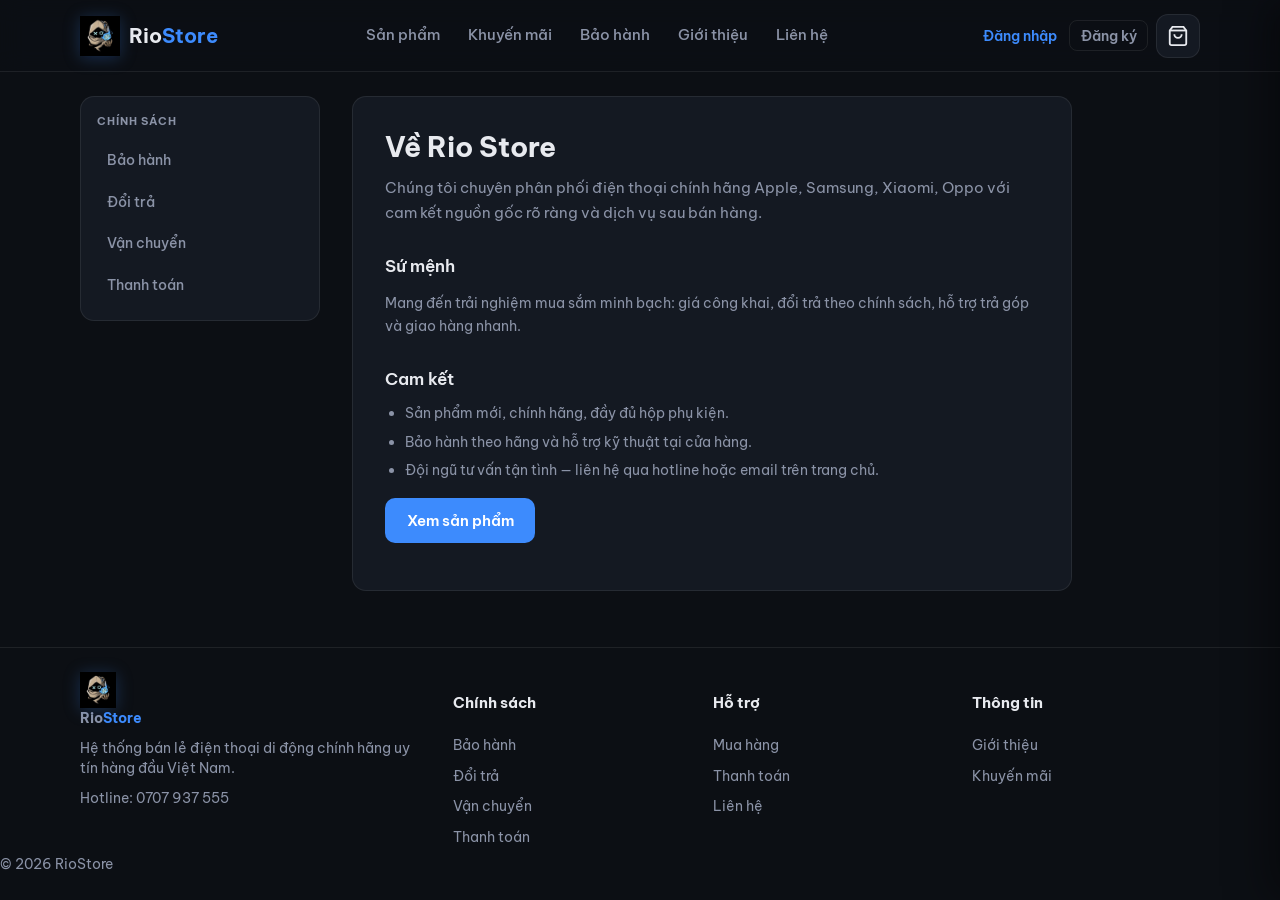
==== commit 66d8a2e6: "Add files via upload" ====
--- a/gioi-thieu.html
+++ b/gioi-thieu.html
@@ -56,7 +56,7 @@
       </aside>
       <article class="policy-article">
         <h1>Về Rio Store</h1>
-        <p class="policy-lead">Chúng tôi chuyên phân phối điện thoại chính hãng Apple, Samsung, Xiaomi với cam kết nguồn gốc rõ ràng và dịch vụ sau bán hàng (nội dung demo giao diện).</p>
+        <p class="policy-lead">Chúng tôi chuyên phân phối điện thoại chính hãng Apple, Samsung, Xiaomi, Oppo với cam kết nguồn gốc rõ ràng và dịch vụ sau bán hàng.</p>
         <h2>Sứ mệnh</h2>
         <p>Mang đến trải nghiệm mua sắm minh bạch: giá công khai, đổi trả theo chính sách, hỗ trợ trả góp và giao hàng nhanh.</p>
         <h2>Cam kết</h2>
--- a/styles.css
+++ b/styles.css
@@ -1,2035 +1,2154 @@
-:root {
-  --bg: #0c0f14;
-  --bg-card: #141922;
-  --bg-muted: #0f1218;
-  --text: #e8eaef;
-  --text-soft: #8b93a7;
-  --accent: #3d8bfd;
-  --accent-hover: #5c9fff;
-  --success: #34c759;
-  --border: rgba(255, 255, 255, 0.08);
-  --radius: 14px;
-  --shadow: 0 24px 48px rgba(0, 0, 0, 0.45);
-  font-family: "Be Vietnam Pro", system-ui, sans-serif;
-}
-
-*,
-*::before,
-*::after {
-  box-sizing: border-box;
-}
-
-html {
-  scroll-behavior: smooth;
-}
-
-@media (prefers-reduced-motion: reduce) {
-  html {
-    scroll-behavior: auto;
-  }
-
-  *,
-  *::before,
-  *::after {
-    animation-duration: 0.01ms !important;
-    animation-iteration-count: 1 !important;
-    transition-duration: 0.01ms !important;
-  }
-
-  .product-card:hover .product-card__img--main,
-  .product-card:hover .product-card__img--hover,
-  .product-card:active .product-card__img--main,
-  .product-card:active .product-card__img--hover {
-    transform: scale(1) !important;
-  }
-
-  .product-card.has-hover-img:hover .product-card__img--hover {
-    opacity: 0 !important;
-  }
-
-  .product-card.reveal-card.is-visible:hover {
-    transform: translateY(0) scale(1) !important;
-  }
-
-  .hero__decor-sparkle {
-    animation: none !important;
-  }
-
-  .page-home-bg__orb {
-    animation: none !important;
-  }
-}
-
-.visually-hidden {
-  position: absolute;
-  width: 1px;
-  height: 1px;
-  padding: 0;
-  margin: -1px;
-  overflow: hidden;
-  clip: rect(0, 0, 0, 0);
-  white-space: nowrap;
-  border: 0;
-}
-
-body {
-  margin: 0;
-  background: var(--bg);
-  color: var(--text);
-  line-height: 1.5;
-  min-height: 100vh;
-}
-
-/* Trang chủ — nền (chỉ khi body.page-home) */
-body.page-home {
-  background-color: #07090e;
-}
-
-.page-home-bg {
-  position: fixed;
-  inset: 0;
-  z-index: 0;
-  pointer-events: none;
-  overflow: hidden;
-}
-
-.page-home-bg__layer--radial {
-  position: absolute;
-  inset: -25% -15% -35%;
-  background:
-    radial-gradient(ellipse 90% 60% at 50% -8%, rgba(61, 139, 253, 0.38), transparent 58%),
-    radial-gradient(ellipse 55% 45% at 95% 15%, rgba(130, 95, 245, 0.22), transparent 52%),
-    radial-gradient(ellipse 50% 40% at 5% 35%, rgba(52, 199, 89, 0.1), transparent 55%),
-    radial-gradient(ellipse 70% 50% at 70% 85%, rgba(61, 139, 253, 0.12), transparent 60%),
-    linear-gradient(165deg, #0b1018 0%, #0c0f14 42%, #080a0f 100%);
-}
-
-.page-home-bg__orb {
-  position: absolute;
-  border-radius: 50%;
-  filter: blur(72px);
-  opacity: 0.5;
-  mix-blend-mode: screen;
-}
-
-.page-home-bg__orb--a {
-  width: min(78vw, 680px);
-  height: min(78vw, 680px);
-  background: radial-gradient(circle, rgba(61, 139, 253, 0.5) 0%, transparent 68%);
-  top: -14%;
-  right: -10%;
-  animation: pageHomeOrbA 24s ease-in-out infinite;
-}
-
-.page-home-bg__orb--b {
-  width: min(58vw, 500px);
-  height: min(58vw, 500px);
-  background: radial-gradient(circle, rgba(150, 110, 255, 0.4) 0%, transparent 70%);
-  bottom: 8%;
-  left: -14%;
-  animation: pageHomeOrbB 30s ease-in-out infinite;
-}
-
-.page-home-bg__orb--c {
-  width: min(42vw, 380px);
-  height: min(42vw, 380px);
-  background: radial-gradient(circle, rgba(80, 180, 255, 0.28) 0%, transparent 72%);
-  top: 42%;
-  left: 38%;
-  animation: pageHomeOrbC 20s ease-in-out infinite alternate;
-}
-
-@keyframes pageHomeOrbA {
-  0%,
-  100% {
-    transform: translate(0, 0) scale(1);
-  }
-  50% {
-    transform: translate(-5%, 8%) scale(1.06);
-  }
-}
-
-@keyframes pageHomeOrbB {
-  0%,
-  100% {
-    transform: translate(0, 0) scale(1);
-  }
-  50% {
-    transform: translate(8%, -5%) scale(1.08);
-  }
-}
-
-@keyframes pageHomeOrbC {
-  0% {
-    transform: translate(-4%, 2%) scale(1);
-  }
-  100% {
-    transform: translate(5%, -4%) scale(1.12);
-  }
-}
-
-.page-home-bg__layer--grid {
-  position: absolute;
-  inset: 0;
-  background-image:
-    linear-gradient(rgba(255, 255, 255, 0.028) 1px, transparent 1px),
-    linear-gradient(90deg, rgba(255, 255, 255, 0.028) 1px, transparent 1px);
-  background-size: 52px 52px;
-  mask-image: radial-gradient(ellipse 85% 75% at 50% 18%, #000 15%, transparent 72%);
-  -webkit-mask-image: radial-gradient(ellipse 85% 75% at 50% 18%, #000 15%, transparent 72%);
-  opacity: 0.85;
-}
-
-.page-home-bg__layer--vignette {
-  position: absolute;
-  inset: 0;
-  background: radial-gradient(ellipse 95% 80% at 50% 50%, transparent 40%, rgba(0, 0, 0, 0.45) 100%);
-  pointer-events: none;
-}
-
-body.page-home main {
-  position: relative;
-  z-index: 1;
-}
-
-body.page-home .header {
-  background: rgba(7, 9, 14, 0.72);
-  border-bottom-color: rgba(255, 255, 255, 0.06);
-}
-
-body.page-home .footer {
-  position: relative;
-  z-index: 1;
-  background: linear-gradient(180deg, transparent 0%, rgba(5, 7, 11, 0.88) 28%, rgba(5, 7, 11, 0.96) 100%);
-  backdrop-filter: blur(10px);
-}
-
-a {
-  color: var(--accent);
-  text-decoration: none;
-}
-
-a:hover {
-  color: var(--accent-hover);
-}
-
-img {
-  max-width: 100%;
-  height: auto;
-  display: block;
-}
-
-.container {
-  width: min(1120px, 100% - 2rem);
-  margin-inline: auto;
-}
-
-/* Header */
-.header {
-  position: sticky;
-  top: 0;
-  z-index: 50;
-  background: rgba(12, 15, 20, 0.85);
-  backdrop-filter: blur(12px);
-  border-bottom: 1px solid var(--border);
-}
-
-.header__inner {
-  display: flex;
-  align-items: center;
-  justify-content: space-between;
-  gap: 1rem;
-  padding: 0.85rem 0;
-}
-
-.logo {
-  font-weight: 700;
-  font-size: 1.25rem;
-  color: var(--text);
-  text-decoration: none;
-}
-
-.logo__text > span {
-  color: var(--accent);
-}
-
-.logo--brand {
-  display: inline-flex;
-  align-items: center;
-  gap: 0.55rem;
-}
-
-.logo__mark {
-  display: block;
-  flex-shrink: 0;
-  filter: drop-shadow(0 2px 8px rgba(61, 139, 253, 0.25));
-}
-
-.logo--footer .logo__mark {
-  width: 36px;
-  height: 36px;
-}
-
-a.logo.logo--brand:hover .logo__text {
-  color: var(--text);
-}
-
-a.logo.logo--brand:hover .logo__text > span {
-  color: var(--accent-hover);
-}
-
-.nav {
-  display: flex;
-  gap: 1.75rem;
-}
-
-.nav a {
-  color: var(--text-soft);
-  font-weight: 500;
-  font-size: 0.95rem;
-}
-
-.nav a:hover {
-  color: var(--text);
-}
-
-.header__actions {
-  display: flex;
-  align-items: center;
-  gap: 0.5rem;
-}
-
-.header__auth {
-  display: flex;
-  align-items: center;
-  gap: 0.65rem;
-  flex-wrap: wrap;
-  justify-content: flex-end;
-}
-
-.header__greet {
-  font-size: 0.8rem;
-  color: var(--text-soft);
-  max-width: 140px;
-  line-height: 1.3;
-}
-
-.header__greet strong {
-  color: var(--text);
-  font-weight: 600;
-}
-
-.btn-text {
-  font-family: inherit;
-  font-size: 0.875rem;
-  font-weight: 600;
-  color: var(--accent);
-  background: transparent;
-  border: none;
-  cursor: pointer;
-  padding: 0.35rem 0.5rem;
-  border-radius: 8px;
-  transition: color 0.2s, background 0.2s;
-}
-
-.btn-text:hover {
-  color: var(--accent-hover);
-  background: rgba(61, 139, 253, 0.1);
-}
-
-.header__auth-btns {
-  display: flex;
-  align-items: center;
-  gap: 0.25rem;
-  flex-wrap: wrap;
-}
-
-.btn-text--secondary {
-  color: var(--text-soft);
-  border: 1px solid var(--border);
-  padding: 0.35rem 0.65rem;
-  border-radius: 8px;
-}
-
-.btn-text--secondary:hover {
-  color: var(--text);
-  border-color: rgba(61, 139, 253, 0.35);
-  background: rgba(61, 139, 253, 0.08);
-}
-
-.btn-icon {
-  position: relative;
-  background: var(--bg-card);
-  border: 1px solid var(--border);
-  color: var(--text);
-  width: 44px;
-  height: 44px;
-  border-radius: 12px;
-  cursor: pointer;
-  display: grid;
-  place-items: center;
-  transition: background 0.2s, border-color 0.2s;
-}
-
-.btn-icon:hover {
-  background: #1a2130;
-  border-color: rgba(61, 139, 253, 0.35);
-}
-
-.cart-badge {
-  position: absolute;
-  top: 4px;
-  right: 4px;
-  min-width: 18px;
-  height: 18px;
-  padding: 0 5px;
-  font-size: 0.7rem;
-  font-weight: 700;
-  background: var(--accent);
-  color: #fff;
-  border-radius: 9px;
-  display: grid;
-  place-items: center;
-  transition: transform 0.25s cubic-bezier(0.34, 1.56, 0.64, 1);
-}
-
-.cart-badge.is-pop {
-  animation: badgePop 0.45s ease;
-}
-
-@keyframes badgePop {
-  0% {
-    transform: scale(1);
-  }
-  40% {
-    transform: scale(1.35);
-  }
-  100% {
-    transform: scale(1);
-  }
-}
-
-.menu-toggle {
-  display: none;
-  background: transparent;
-  border: none;
-  color: var(--text);
-  font-size: 1.5rem;
-  cursor: pointer;
-  padding: 0.25rem;
-}
-
-@media (max-width: 768px) {
-  .menu-toggle {
-    display: block;
-  }
-
-  .nav {
-    position: fixed;
-    inset: 60px 1rem auto;
-    flex-direction: column;
-    background: var(--bg-card);
-    border: 1px solid var(--border);
-    border-radius: var(--radius);
-    padding: 1rem;
-    box-shadow: var(--shadow);
-    opacity: 0;
-    visibility: hidden;
-    transform: translateY(-8px);
-    transition: opacity 0.2s, transform 0.2s, visibility 0.2s;
-  }
-
-  .nav.is-open {
-    opacity: 1;
-    visibility: visible;
-    transform: translateY(0);
-  }
-}
-
-/* Hero */
-.hero {
-  position: relative;
-  padding: 3.5rem 0 4rem;
-  overflow: hidden;
-}
-
-.hero__decor {
-  position: absolute;
-  inset: 0;
-  pointer-events: none;
-  z-index: 0;
-}
-
-.hero__decor-dots {
-  position: absolute;
-  inset: 0;
-  background-image: url("images/deco-dots.svg");
-  background-size: 240px;
-  opacity: 0.55;
-}
-
-.hero__decor-sparkle {
-  position: absolute;
-  opacity: 0.35;
-  animation: decoFloat 14s ease-in-out infinite;
-}
-
-.hero__decor-sparkle--1 {
-  top: 8%;
-  right: 6%;
-  width: min(120px, 28vw);
-  height: auto;
-}
-
-.hero__decor-sparkle--2 {
-  bottom: 18%;
-  left: 4%;
-  width: min(90px, 22vw);
-  height: auto;
-  animation-delay: -7s;
-  opacity: 0.28;
-}
-
-.hero__decor-wave {
-  position: absolute;
-  left: 0;
-  right: 0;
-  bottom: 0;
-  width: 100%;
-  height: auto;
-  min-height: 72px;
-  object-fit: cover;
-  object-position: bottom;
-  opacity: 0.65;
-}
-
-@keyframes decoFloat {
-  0%,
-  100% {
-    transform: translate(0, 0) rotate(0deg);
-  }
-  50% {
-    transform: translate(-6px, 10px) rotate(6deg);
-  }
-}
-
-.hero__grid {
-  position: relative;
-  z-index: 2;
-  display: grid;
-  grid-template-columns: 1fr 1fr;
-  gap: 2rem;
-  align-items: center;
-}
-
-@media (max-width: 900px) {
-  .hero__grid {
-    grid-template-columns: 1fr;
-  }
-
-  .hero__visual {
-    min-height: 200px;
-  }
-}
-
-.hero__eyebrow {
-  color: var(--accent);
-  font-weight: 600;
-  font-size: 0.85rem;
-  text-transform: uppercase;
-  letter-spacing: 0.06em;
-  margin: 0 0 0.75rem;
-}
-
-.hero h1 {
-  font-size: clamp(1.75rem, 4vw, 2.5rem);
-  font-weight: 700;
-  line-height: 1.2;
-  margin: 0 0 1rem;
-}
-
-.hero__lead {
-  color: var(--text-soft);
-  margin: 0 0 1.75rem;
-  max-width: 36ch;
-}
-
-.hero__lead--dynamic {
-  transition: opacity 0.35s ease;
-}
-
-.hero__lead--dynamic.is-fading {
-  opacity: 0;
-}
-
-.hero-stats {
-  display: flex;
-  flex-wrap: wrap;
-  gap: 1.25rem 2rem;
-  list-style: none;
-  margin: 0 0 1.75rem;
-  padding: 0;
-}
-
-.hero-stats li {
-  display: flex;
-  flex-direction: column;
-  gap: 0.15rem;
-}
-
-.hero-stats__num {
-  font-size: 1.65rem;
-  font-weight: 700;
-  color: var(--text);
-  font-variant-numeric: tabular-nums;
-}
-
-.hero-stats li span:last-child {
-  font-size: 0.8rem;
-  color: var(--text-soft);
-}
-
-.hero__cta {
-  display: flex;
-  flex-wrap: wrap;
-  gap: 0.75rem;
-}
-
-.hero__visual {
-  position: relative;
-  z-index: 2;
-  min-height: 280px;
-}
-
-.hero__orb {
-  position: absolute;
-  inset: 10% 15%;
-  background: radial-gradient(circle at 30% 30%, rgba(61, 139, 253, 0.45), transparent 55%),
-    radial-gradient(circle at 70% 60%, rgba(100, 80, 200, 0.35), transparent 50%);
-  border-radius: 40% 60% 55% 45% / 45% 40% 60% 55%;
-  filter: blur(0px);
-  animation: float 8s ease-in-out infinite;
-}
-
-.hero__illustration {
-  position: absolute;
-  left: 50%;
-  top: 50%;
-  width: min(220px, 70vw);
-  height: auto;
-  transform: translate(-50%, -50%);
-  z-index: 1;
-  pointer-events: none;
-  filter: drop-shadow(0 20px 40px rgba(0, 0, 0, 0.35));
-  animation: heroIllustrationFloat 8s ease-in-out infinite;
-}
-
-@keyframes float {
-  0%,
-  100% {
-    transform: translate(0, 0) rotate(0deg);
-  }
-  50% {
-    transform: translate(8px, -12px) rotate(3deg);
-  }
-}
-
-@keyframes heroIllustrationFloat {
-  0%,
-  100% {
-    transform: translate(-50%, -50%) translate(0, 0) rotate(0deg);
-  }
-  50% {
-    transform: translate(-50%, -50%) translate(8px, -12px) rotate(3deg);
-  }
-}
-
-/* Ticker */
-.ticker {
-  border-block: 1px solid var(--border);
-  background: var(--bg-muted);
-  overflow: hidden;
-  height: 44px;
-  display: flex;
-  align-items: center;
-}
-
-.ticker__track {
-  display: flex;
-  gap: 3rem;
-  white-space: nowrap;
-  animation: tickerScroll 28s linear infinite;
-  padding-left: 1rem;
-  font-size: 0.875rem;
-  font-weight: 500;
-  color: var(--text-soft);
-}
-
-@keyframes tickerScroll {
-  0% {
-    transform: translateX(0);
-  }
-  100% {
-    transform: translateX(-50%);
-  }
-}
-
-/* Scroll reveal */
-.reveal {
-  opacity: 0;
-  transform: translateY(20px);
-  transition: opacity 0.6s ease, transform 0.6s ease;
-}
-
-.reveal.is-visible {
-  opacity: 1;
-  transform: translateY(0);
-}
-
-.product-card.reveal-card {
-  opacity: 0;
-  transform: translateY(16px);
-  transition: opacity 0.45s ease, transform 0.5s cubic-bezier(0.33, 1, 0.68, 1), border-color 0.35s ease,
-    box-shadow 0.35s ease;
-}
-
-.product-card.reveal-card.is-visible {
-  opacity: 1;
-  transform: translateY(0);
-}
-
-/* Search */
-.section__title-wrap {
-  display: flex;
-  flex-direction: column;
-  gap: 1rem;
-  min-width: min(100%, 280px);
-}
-
-@media (min-width: 640px) {
-  .section__title-wrap {
-    flex-direction: row;
-    align-items: center;
-    flex-wrap: wrap;
-    gap: 1rem 1.5rem;
-  }
-}
-
-.search-wrap {
-  position: relative;
-  display: flex;
-  align-items: center;
-  flex: 1;
-  max-width: 320px;
-}
-
-.search-wrap__icon {
-  position: absolute;
-  left: 12px;
-  color: var(--text-soft);
-  pointer-events: none;
-}
-
-.search-input {
-  width: 100%;
-  padding: 0.55rem 0.85rem 0.55rem 2.5rem;
-  font-family: inherit;
-  font-size: 0.9rem;
-  color: var(--text);
-  background: var(--bg-card);
-  border: 1px solid var(--border);
-  border-radius: 10px;
-  outline: none;
-  transition: border-color 0.2s, box-shadow 0.2s;
-}
-
-.search-input::placeholder {
-  color: var(--text-soft);
-  opacity: 0.85;
-}
-
-.search-input:focus {
-  border-color: rgba(61, 139, 253, 0.55);
-  box-shadow: 0 0 0 3px rgba(61, 139, 253, 0.15);
-}
-
-/* Toast */
-.toast-host {
-  position: fixed;
-  bottom: 1.25rem;
-  right: 1.25rem;
-  z-index: 200;
-  display: flex;
-  flex-direction: column;
-  gap: 0.5rem;
-  pointer-events: none;
-  max-width: min(360px, calc(100% - 2rem));
-}
-
-.toast {
-  pointer-events: auto;
-  padding: 0.75rem 1rem;
-  background: var(--bg-card);
-  border: 1px solid var(--border);
-  border-radius: 10px;
-  box-shadow: var(--shadow);
-  font-size: 0.9rem;
-  animation: toastIn 0.35s ease;
-}
-
-.toast.is-out {
-  animation: toastOut 0.3s ease forwards;
-}
-
-@keyframes toastIn {
-  from {
-    opacity: 0;
-    transform: translateX(12px);
-  }
-  to {
-    opacity: 1;
-    transform: translateX(0);
-  }
-}
-
-@keyframes toastOut {
-  to {
-    opacity: 0;
-    transform: translateX(12px);
-  }
-}
-
-/* Promo live clock */
-.promo__clock {
-  margin: 0 0 0.75rem;
-  font-size: 0.9rem;
-  font-weight: 500;
-  color: var(--accent);
-  font-variant-numeric: tabular-nums;
-}
-
-/* Buttons */
-.btn {
-  display: inline-flex;
-  align-items: center;
-  justify-content: center;
-  padding: 0.65rem 1.35rem;
-  font-family: inherit;
-  font-weight: 600;
-  font-size: 0.95rem;
-  border-radius: 10px;
-  cursor: pointer;
-  border: none;
-  transition: background 0.2s, color 0.2s, transform 0.15s;
-}
-
-.btn:active {
-  transform: scale(0.98);
-}
-
-.btn--primary {
-  background: var(--accent);
-  color: #fff;
-}
-
-.btn--primary:hover {
-  background: var(--accent-hover);
-  color: #fff;
-}
-
-.btn--ghost {
-  background: transparent;
-  color: var(--text);
-  border: 1px solid var(--border);
-}
-
-.btn--ghost:hover {
-  border-color: rgba(61, 139, 253, 0.5);
-  color: var(--accent-hover);
-}
-
-.btn--block {
-  width: 100%;
-}
-
-.btn--sm {
-  padding: 0.45rem 0.9rem;
-  font-size: 0.85rem;
-}
-
-/* Section */
-.section {
-  padding: 3rem 0;
-}
-
-.section--muted {
-  background: var(--bg-muted);
-  border-block: 1px solid var(--border);
-}
-
-.section--deco {
-  position: relative;
-  overflow: hidden;
-}
-
-.section__deco-corner {
-  position: absolute;
-  top: -20px;
-  right: -20px;
-  width: min(160px, 40vw);
-  opacity: 0.22;
-  pointer-events: none;
-}
-
-.section__deco-corner img {
-  width: 100%;
-  height: auto;
-  display: block;
-}
-
-.section__head {
-  display: flex;
-  flex-wrap: wrap;
-  align-items: center;
-  justify-content: space-between;
-  gap: 1rem;
-  margin-bottom: 2rem;
-}
-
-.section__head h2 {
-  margin: 0;
-  font-size: 1.5rem;
-}
-
-.filters {
-  display: flex;
-  flex-wrap: wrap;
-  gap: 0.5rem;
-}
-
-.filter-btn {
-  font-family: inherit;
-  font-size: 0.875rem;
-  font-weight: 500;
-  padding: 0.4rem 0.9rem;
-  border-radius: 999px;
-  border: 1px solid var(--border);
-  background: var(--bg-card);
-  color: var(--text-soft);
-  cursor: pointer;
-  transition: border-color 0.2s, color 0.2s, background 0.2s;
-}
-
-.filter-btn:hover,
-.filter-btn.active {
-  border-color: var(--accent);
-  color: var(--text);
-  background: rgba(61, 139, 253, 0.12);
-}
-
-/* Products */
-.products {
-  display: grid;
-  grid-template-columns: repeat(auto-fill, minmax(260px, 1fr));
-  gap: 1.25rem;
-}
-
-.product-card {
-  background: var(--bg-card);
-  border: 1px solid var(--border);
-  border-radius: var(--radius);
-  overflow: hidden;
-  transition: border-color 0.35s ease, box-shadow 0.35s ease, transform 0.45s cubic-bezier(0.33, 1, 0.68, 1);
-}
-
-@media (hover: hover) {
-  .product-card:hover {
-    border-color: rgba(61, 139, 253, 0.35);
-    box-shadow: 0 20px 48px rgba(0, 0, 0, 0.42), 0 0 0 1px rgba(61, 139, 253, 0.12);
-  }
-
-  .product-card.reveal-card.is-visible:hover {
-    transform: translateY(-8px) scale(1.02);
-  }
-}
-
-.product-card__media {
-  position: relative;
-  aspect-ratio: 4/3;
-  overflow: hidden;
-  background: linear-gradient(160deg, #1c2433 0%, #12161c 55%, #0d1016 100%);
-}
-
-a.product-card__media {
-  display: block;
-  color: inherit;
-  text-decoration: none;
-}
-
-.product-card__img--main,
-.product-card__img--hover {
-  position: absolute;
-  inset: 0;
-  width: 100%;
-  height: 100%;
-  object-fit: cover;
-  transform: scale(1);
-  transition: transform 0.55s cubic-bezier(0.33, 1, 0.68, 1), opacity 0.45s ease;
-}
-
-.product-card__img--main {
-  z-index: 1;
-}
-
-.product-card__img--hover {
-  z-index: 2;
-  opacity: 0;
-  pointer-events: none;
-}
-
-@media (hover: hover) {
-  .product-card.has-hover-img:hover .product-card__img--hover {
-    opacity: 1;
-  }
-
-  .product-card:hover .product-card__img--main,
-  .product-card:hover .product-card__img--hover {
-    transform: scale(1.1);
-  }
-}
-
-.product-card:active .product-card__img--main,
-.product-card:active .product-card__img--hover {
-  transform: scale(1.06);
-}
-
-.product-card__body {
-  padding: 1.1rem 1.15rem 1.25rem;
-}
-
-.product-card__brand {
-  font-size: 0.75rem;
-  text-transform: uppercase;
-  letter-spacing: 0.05em;
-  color: var(--accent);
-  margin: 0 0 0.35rem;
-}
-
-.product-card h3 {
-  margin: 0 0 0.5rem;
-  font-size: 1.05rem;
-  font-weight: 600;
-}
-
-.product-card__price {
-  font-size: 1.15rem;
-  font-weight: 700;
-  color: var(--success);
-  margin: 0 0 1rem;
-}
-
-.product-card__price-from {
-  font-size: 0.72rem;
-  font-weight: 600;
-  text-transform: uppercase;
-  letter-spacing: 0.04em;
-  color: var(--text-soft);
-  margin-right: 0.35rem;
-  vertical-align: middle;
-}
-
-.product-card__actions {
-  display: flex;
-  gap: 0.5rem;
-}
-
-.product-card.hidden {
-  display: none;
-}
-
-/* Promo */
-.promo {
-  text-align: center;
-  padding: 2rem 1rem;
-}
-
-.promo h2 {
-  margin: 0 0 0.5rem;
-  font-size: clamp(1.25rem, 3vw, 1.65rem);
-}
-
-.promo p {
-  margin: 0;
-  color: var(--text-soft);
-}
-
-/* Contact */
-.contact {
-  text-align: center;
-  padding-bottom: 1rem;
-}
-
-.contact h2 {
-  margin: 0 0 0.75rem;
-}
-
-.contact p {
-  margin: 0.35rem 0;
-  color: var(--text-soft);
-}
-
-.contact__note {
-  font-size: 0.9rem;
-}
-
-/* Footer */
-.footer {
-  position: relative;
-  border-top: 1px solid var(--border);
-  padding: 1.5rem 0;
-  margin-top: auto;
-  overflow: hidden;
-}
-
-.footer__pattern {
-  position: absolute;
-  inset: 0;
-  background-image: url("images/deco-dots.svg");
-  background-size: 200px;
-  opacity: 0.2;
-  pointer-events: none;
-}
-
-.footer__inner {
-  position: relative;
-  z-index: 1;
-  display: flex;
-  flex-wrap: wrap;
-  align-items: center;
-  justify-content: space-between;
-  gap: 0.75rem;
-}
-
-.footer p {
-  margin: 0;
-  font-size: 0.875rem;
-  color: var(--text-soft);
-}
-
-/* Cart drawer */
-.cart-drawer {
-  position: fixed;
-  inset: 0;
-  z-index: 100;
-  pointer-events: none;
-}
-
-.cart-drawer.is-open {
-  pointer-events: auto;
-}
-
-.cart-drawer__overlay {
-  position: absolute;
-  inset: 0;
-  background: rgba(0, 0, 0, 0.55);
-  opacity: 0;
-  transition: opacity 0.25s;
-}
-
-.cart-drawer.is-open .cart-drawer__overlay {
-  opacity: 1;
-}
-
-.cart-drawer__panel {
-  position: absolute;
-  top: 0;
-  right: 0;
-  width: min(430px, 100%);
-  height: 100%;
-  background: var(--bg-card);
-  border-left: 1px solid var(--border);
-  display: flex;
-  flex-direction: column;
-  transform: translateX(100%);
-  transition: transform 0.3s ease;
-  box-shadow: -12px 0 40px rgba(0, 0, 0, 0.4);
-}
-
-.cart-drawer.is-open .cart-drawer__panel {
-  transform: translateX(0);
-}
-
-.cart-drawer__head {
-  display: flex;
-  align-items: center;
-  justify-content: space-between;
-  gap: 0.5rem;
-  padding: 1.25rem 1.25rem 1rem;
-  border-bottom: 1px solid var(--border);
-}
-
-.cart-drawer__head h3 {
-  margin: 0;
-  font-size: 1.15rem;
-  display: flex;
-  align-items: baseline;
-  gap: 0.35rem;
-  flex-wrap: wrap;
-}
-
-.cart-drawer__count {
-  font-size: 0.85rem;
-  font-weight: 600;
-  color: var(--text-soft);
-}
-
-.cart-drawer__head-actions {
-  display: flex;
-  align-items: center;
-  gap: 0.35rem;
-}
-
-.cart-clear {
-  font-family: inherit;
-  font-size: 0.75rem;
-  font-weight: 600;
-  color: var(--text-soft);
-  background: transparent;
-  border: 1px solid var(--border);
-  padding: 0.35rem 0.6rem;
-  border-radius: 8px;
-  cursor: pointer;
-  transition: color 0.2s, border-color 0.2s;
-}
-
-.cart-clear:hover {
-  color: #ff6b6b;
-  border-color: rgba(255, 107, 107, 0.35);
-}
-
-.btn-close {
-  background: transparent;
-  border: none;
-  color: var(--text-soft);
-  font-size: 1.75rem;
-  line-height: 1;
-  cursor: pointer;
-  padding: 0.25rem;
-}
-
-.btn-close:hover {
-  color: var(--text);
-}
-
-.cart-list {
-  list-style: none;
-  margin: 0;
-  padding: 1rem;
-  flex: 1;
-  overflow-y: auto;
-}
-
-.cart-item {
-  display: grid;
-  grid-template-columns: 72px 1fr 36px;
-  gap: 0.65rem 0.5rem;
-  align-items: start;
-  padding: 1rem 0;
-  border-bottom: 1px solid var(--border);
-}
-
-.cart-item__thumb {
-  width: 72px;
-  height: 72px;
-  object-fit: cover;
-  border-radius: 10px;
-  background: #1a1f28;
-  border: 1px solid var(--border);
-}
-
-.cart-item__body {
-  min-width: 0;
-}
-
-.cart-item__title {
-  margin: 0 0 0.2rem;
-  font-size: 0.88rem;
-  font-weight: 600;
-  line-height: 1.35;
-}
-
-.cart-item__variant {
-  margin: 0 0 0.35rem;
-  font-size: 0.72rem;
-  color: var(--accent);
-  font-weight: 500;
-  line-height: 1.3;
-}
-
-.cart-item__unit {
-  margin: 0 0 0.5rem;
-  font-size: 0.75rem;
-  color: var(--text-soft);
-}
-
-.cart-item__row {
-  display: flex;
-  align-items: center;
-  justify-content: space-between;
-  gap: 0.5rem;
-  flex-wrap: wrap;
-}
-
-.qty-stepper {
-  display: inline-flex;
-  align-items: center;
-  border: 1px solid var(--border);
-  border-radius: 10px;
-  overflow: hidden;
-  background: var(--bg);
-}
-
-.qty-btn {
-  width: 34px;
-  height: 34px;
-  font-size: 1.1rem;
-  line-height: 1;
-  border: none;
-  background: transparent;
-  color: var(--text);
-  cursor: pointer;
-  transition: background 0.2s, color 0.2s;
-}
-
-.qty-btn:hover {
-  background: rgba(61, 139, 253, 0.15);
-  color: var(--accent);
-}
-
-.qty-val {
-  min-width: 28px;
-  text-align: center;
-  font-size: 0.875rem;
-  font-weight: 600;
-  font-variant-numeric: tabular-nums;
-}
-
-.cart-item__line {
-  font-size: 0.9rem;
-  color: var(--success);
-  font-variant-numeric: tabular-nums;
-}
-
-.cart-item__remove {
-  background: transparent;
-  border: 1px solid transparent;
-  color: var(--text-soft);
-  cursor: pointer;
-  font-size: 1.35rem;
-  line-height: 1;
-  width: 36px;
-  height: 36px;
-  border-radius: 8px;
-  display: grid;
-  place-items: center;
-  transition: color 0.2s, background 0.2s, border-color 0.2s;
-}
-
-.cart-item__remove:hover {
-  color: #ff6b6b;
-  background: rgba(255, 107, 107, 0.08);
-  border-color: rgba(255, 107, 107, 0.2);
-}
-
-.cart-empty {
-  padding: 2rem 1rem;
-  text-align: center;
-  color: var(--text-soft);
-  font-size: 0.95rem;
-  line-height: 1.5;
-}
-
-.cart-empty__hint {
-  display: block;
-  margin-top: 0.5rem;
-  font-size: 0.8rem;
-  opacity: 0.85;
-}
-
-.cart-drawer__foot {
-  padding: 1rem 1.25rem 1.5rem;
-  border-top: 1px solid var(--border);
-}
-
-.cart-ship {
-  display: flex;
-  justify-content: space-between;
-  align-items: center;
-  font-size: 0.9rem;
-  color: var(--text-soft);
-  margin-bottom: 0.35rem;
-}
-
-.cart-ship strong {
-  color: var(--text);
-  font-weight: 600;
-}
-
-.cart-ship-hint {
-  margin: 0 0 0.75rem;
-  font-size: 0.75rem;
-  color: var(--text-soft);
-  line-height: 1.4;
-}
-
-.cart-total {
-  margin: 0 0 0.35rem;
-  font-size: 0.9rem;
-  color: var(--text-soft);
-}
-
-.cart-total strong {
-  color: var(--text);
-  font-weight: 600;
-}
-
-.cart-grand {
-  margin: 0 0 1rem;
-  font-size: 1.05rem;
-  font-weight: 600;
-}
-
-.cart-grand strong {
-  color: var(--success);
-  font-size: 1.15rem;
-}
-
-/* Auth modal */
-.auth-modal {
-  position: fixed;
-  inset: 0;
-  z-index: 160;
-  display: grid;
-  place-items: center;
-  padding: 1rem;
-  pointer-events: none;
-  opacity: 0;
-  visibility: hidden;
-  transition: opacity 0.25s ease, visibility 0.25s;
-}
-
-.auth-modal.is-open {
-  pointer-events: auto;
-  opacity: 1;
-  visibility: visible;
-}
-
-.auth-modal__overlay {
-  position: absolute;
-  inset: 0;
-  background: rgba(0, 0, 0, 0.65);
-  backdrop-filter: blur(4px);
-}
-
-.auth-modal__dialog {
-  position: relative;
-  width: min(400px, 100%);
-  max-height: min(90vh, 640px);
-  overflow-y: auto;
-  background: var(--bg-card);
-  border: 1px solid var(--border);
-  border-radius: var(--radius);
-  padding: 1.5rem 1.35rem 1.5rem;
-  box-shadow: var(--shadow);
-  transform: translateY(12px) scale(0.98);
-  transition: transform 0.3s cubic-bezier(0.33, 1, 0.68, 1);
-}
-
-.auth-modal.is-open .auth-modal__dialog {
-  transform: translateY(0) scale(1);
-}
-
-.auth-modal__close {
-  position: absolute;
-  top: 0.65rem;
-  right: 0.65rem;
-}
-
-.auth-modal__title {
-  margin: 0 0 0.35rem;
-  font-size: 1.35rem;
-}
-
-.auth-modal__note {
-  margin: 0 0 1.25rem;
-  font-size: 0.75rem;
-  color: var(--text-soft);
-  line-height: 1.45;
-}
-
-.auth-alt {
-  margin: 1.15rem 0 0;
-  text-align: center;
-  font-size: 0.85rem;
-  color: var(--text-soft);
-}
-
-.auth-alt__link {
-  font-family: inherit;
-  font-size: inherit;
-  font-weight: 600;
-  color: var(--accent);
-  background: none;
-  border: none;
-  cursor: pointer;
-  padding: 0;
-  margin-left: 0.25rem;
-  text-decoration: underline;
-  text-underline-offset: 3px;
-}
-
-.auth-alt__link:hover {
-  color: var(--accent-hover);
-}
-
-.auth-form {
-  display: flex;
-  flex-direction: column;
-  gap: 0.85rem;
-}
-
-.auth-field {
-  display: flex;
-  flex-direction: column;
-  gap: 0.35rem;
-  font-size: 0.8rem;
-  font-weight: 500;
-  color: var(--text-soft);
-}
-
-.auth-field input {
-  font-family: inherit;
-  font-size: 0.95rem;
-  padding: 0.6rem 0.75rem;
-  border-radius: 10px;
-  border: 1px solid var(--border);
-  background: var(--bg);
-  color: var(--text);
-  outline: none;
-  transition: border-color 0.2s, box-shadow 0.2s;
-}
-
-.auth-field input:focus {
-  border-color: rgba(61, 139, 253, 0.55);
-  box-shadow: 0 0 0 3px rgba(61, 139, 253, 0.12);
-}
-
-.auth-error {
-  margin: 0;
-  font-size: 0.8rem;
-  color: #ff6b6b;
-}
-
-@media (max-width: 768px) {
-  .header__greet {
-    display: none;
-  }
-}
-
-/* Product card — link title */
-.product-card__title-link {
-  color: inherit;
-  text-decoration: none;
-  transition: color 0.2s;
-}
-
-.product-card__title-link:hover {
-  color: var(--accent);
-}
-
-.btn--lg {
-  padding: 0.75rem 1.5rem;
-  font-size: 1rem;
-}
-
-/* Trang chi tiết (kiểu cửa hàng điện thoại) */
-.pdp-root {
-  padding: 1.25rem 0 3rem;
-  min-height: 60vh;
-}
-
-.breadcrumb {
-  display: flex;
-  flex-wrap: wrap;
-  align-items: center;
-  gap: 0.35rem;
-  font-size: 0.85rem;
-  color: var(--text-soft);
-  margin-bottom: 1.5rem;
-}
-
-.breadcrumb a {
-  color: var(--text-soft);
-  text-decoration: none;
-}
-
-.breadcrumb a:hover {
-  color: var(--accent);
-}
-
-.breadcrumb__sep {
-  opacity: 0.45;
-  user-select: none;
-}
-
-.breadcrumb__current {
-  color: var(--text);
-  font-weight: 500;
-  max-width: 100%;
-}
-
-.pdp-layout {
-  display: grid;
-  grid-template-columns: 1fr 1fr;
-  gap: 2rem;
-  align-items: start;
-  margin-bottom: 3rem;
-}
-
-@media (max-width: 900px) {
-  .pdp-layout {
-    grid-template-columns: 1fr;
-  }
-}
-
-.pdp-gallery__main {
-  background: var(--bg-card);
-  border: 1px solid var(--border);
-  border-radius: var(--radius);
-  overflow: hidden;
-  aspect-ratio: 4/3;
-  display: grid;
-  place-items: center;
-}
-
-.pdp-gallery__main img {
-  width: 100%;
-  height: 100%;
-  object-fit: contain;
-  background: linear-gradient(160deg, #1c2433 0%, #12161c 100%);
-}
-
-.pdp-gallery__main--shine {
-  position: relative;
-  box-shadow: 0 0 0 1px rgba(61, 139, 253, 0.12);
-}
-
-.pdp-gallery__main--shine::after {
-  content: "";
-  position: absolute;
-  inset: -1px;
-  border-radius: inherit;
-  background: linear-gradient(
-    125deg,
-    transparent 30%,
-    rgba(61, 139, 253, 0.15) 45%,
-    transparent 60%
-  );
-  background-size: 200% 200%;
-  animation: pdpShine 5s ease-in-out infinite;
-  pointer-events: none;
-  opacity: 0.85;
-}
-
-.pdp-main-photo {
-  position: relative;
-  z-index: 1;
-  animation: pdpPhotoBreath 7s ease-in-out infinite;
-}
-
-@keyframes pdpShine {
-  0%,
-  100% {
-    background-position: 0% 50%;
-  }
-  50% {
-    background-position: 100% 50%;
-  }
-}
-
-@keyframes pdpPhotoBreath {
-  0%,
-  100% {
-    transform: scale(1);
-  }
-  50% {
-    transform: scale(1.03);
-  }
-}
-
-@media (prefers-reduced-motion: reduce) {
-  .pdp-gallery__main--shine::after {
-    animation: none;
-    opacity: 0.35;
-  }
-
-  .pdp-main-photo {
-    animation: none;
-  }
-}
-
-.pdp-gallery__thumbs {
-  display: flex;
-  gap: 0.5rem;
-  margin-top: 0.75rem;
-  flex-wrap: wrap;
-}
-
-.pdp-thumb {
-  padding: 0;
-  border: 2px solid transparent;
-  border-radius: 10px;
-  overflow: hidden;
-  cursor: pointer;
-  background: var(--bg-card);
-  transition: border-color 0.2s;
-}
-
-.pdp-thumb.is-active {
-  border-color: var(--accent);
-}
-
-.pdp-thumb img {
-  display: block;
-  width: 72px;
-  height: 72px;
-  object-fit: cover;
-}
-
-.pdp-buy__brand {
-  font-size: 0.8rem;
-  font-weight: 600;
-  color: var(--accent);
-  text-transform: uppercase;
-  letter-spacing: 0.04em;
-  margin: 0 0 0.5rem;
-}
-
-.pdp-buy__title {
-  font-size: clamp(1.35rem, 3vw, 1.85rem);
-  margin: 0 0 0.5rem;
-  line-height: 1.25;
-}
-
-.pdp-buy__config {
-  margin: 0 0 0.5rem;
-  font-size: 0.95rem;
-  font-weight: 600;
-  color: var(--text);
-}
-
-.pdp-buy__sku {
-  margin: 0 0 0.75rem;
-  font-size: 0.85rem;
-  color: var(--text-soft);
-}
-
-.pdp-buy__price {
-  font-size: 1.75rem;
-  font-weight: 700;
-  color: var(--success);
-  margin: 0 0 1rem;
-}
-
-.pdp-variants {
-  margin: 0 0 1.25rem;
-  padding: 1rem 1.1rem;
-  background: var(--bg-muted);
-  border: 1px solid var(--border);
-  border-radius: 12px;
-  display: flex;
-  flex-direction: column;
-  gap: 1.1rem;
-}
-
-.pdp-variant-block__label {
-  display: block;
-  font-size: 0.72rem;
-  font-weight: 700;
-  text-transform: uppercase;
-  letter-spacing: 0.07em;
-  color: var(--text-soft);
-  margin-bottom: 0.5rem;
-}
-
-.pdp-variant-row {
-  display: flex;
-  flex-wrap: wrap;
-  gap: 0.5rem;
-}
-
-.pdp-storage-btn {
-  font-family: inherit;
-  font-size: 0.875rem;
-  font-weight: 600;
-  padding: 0.5rem 0.85rem;
-  border-radius: 10px;
-  border: 1px solid var(--border);
-  background: var(--bg-card);
-  color: var(--text-soft);
-  cursor: pointer;
-  transition: border-color 0.2s, background 0.2s, color 0.2s;
-}
-
-.pdp-storage-btn:hover {
-  color: var(--text);
-  border-color: rgba(61, 139, 253, 0.35);
-}
-
-.pdp-storage-btn.is-active {
-  border-color: var(--accent);
-  background: rgba(61, 139, 253, 0.12);
-  color: var(--text);
-}
-
-.pdp-color-btn {
-  display: inline-flex;
-  align-items: center;
-  gap: 0.45rem;
-  font-family: inherit;
-  font-size: 0.8rem;
-  font-weight: 500;
-  padding: 0.4rem 0.65rem 0.4rem 0.45rem;
-  border-radius: 10px;
-  border: 1px solid var(--border);
-  background: var(--bg-card);
-  color: var(--text-soft);
-  cursor: pointer;
-  transition: border-color 0.2s, background 0.2s, color 0.2s;
-}
-
-.pdp-color-btn:hover {
-  color: var(--text);
-  border-color: rgba(61, 139, 253, 0.35);
-}
-
-.pdp-color-btn.is-active {
-  border-color: var(--accent);
-  background: rgba(61, 139, 253, 0.1);
-  color: var(--text);
-}
-
-.pdp-color-swatch {
-  width: 22px;
-  height: 22px;
-  border-radius: 50%;
-  flex-shrink: 0;
-  background: var(--pdp-swatch, #888);
-  box-shadow: inset 0 0 0 1px rgba(255, 255, 255, 0.12), 0 2px 8px rgba(0, 0, 0, 0.35);
-}
-
-.pdp-color-name {
-  text-align: left;
-  line-height: 1.25;
-  max-width: 11rem;
-}
-
-.pdp-buy__promo {
-  margin: 0 0 1.25rem;
-  font-size: 0.875rem;
-  color: var(--text-soft);
-  line-height: 1.5;
-  padding: 0.65rem 0.85rem;
-  background: rgba(61, 139, 253, 0.08);
-  border-radius: 10px;
-  border: 1px solid rgba(61, 139, 253, 0.15);
-}
-
-.pdp-highlights {
-  margin: 0 0 1.25rem;
-  padding-left: 1.15rem;
-  color: var(--text-soft);
-  font-size: 0.9rem;
-  line-height: 1.55;
-}
-
-.pdp-highlights li {
-  margin-bottom: 0.35rem;
-}
-
-.pdp-trust {
-  display: flex;
-  flex-wrap: wrap;
-  gap: 0.5rem 1rem;
-  margin-bottom: 1.5rem;
-  font-size: 0.8rem;
-  color: var(--text-soft);
-}
-
-.pdp-trust span {
-  padding: 0.35rem 0.65rem;
-  background: var(--bg-muted);
-  border-radius: 8px;
-  border: 1px solid var(--border);
-}
-
-.pdp-actions {
-  display: flex;
-  flex-wrap: wrap;
-  gap: 0.75rem;
-}
-
-.pdp-related {
-  padding-top: 2rem;
-  border-top: 1px solid var(--border);
-}
-
-.pdp-related__title {
-  margin: 0 0 1.25rem;
-  font-size: 1.25rem;
-}
-
-.products--related {
-  grid-template-columns: repeat(auto-fill, minmax(220px, 1fr));
-}
-
-.product-card--static {
-  transition: border-color 0.2s, box-shadow 0.2s;
-}
-
-.product-card--static:hover {
-  border-color: rgba(61, 139, 253, 0.25);
-  box-shadow: 0 12px 32px rgba(0, 0, 0, 0.25);
-}
-
-.product-card--compact h3 {
-  font-size: 0.95rem;
-}
-
-.product-card--static .product-card__media {
-  display: block;
-  color: inherit;
-  text-decoration: none;
-  aspect-ratio: 4/3;
-  overflow: hidden;
-  border-radius: var(--radius) var(--radius) 0 0;
-}
-
-.product-card--static .product-card__media img {
-  width: 100%;
-  height: 100%;
-  object-fit: cover;
-}
-
-.product-card--static .product-card__body {
-  border-radius: 0 0 var(--radius) var(--radius);
-}
-
-
-.pdp-missing {
-  padding: 3rem 1rem;
-  text-align: center;
-}
-
-/* Trang chính sách / giới thiệu */
-.page-policy {
-  padding: 1.5rem 0 3.5rem;
-}
-
-.policy-layout {
-  display: grid;
-  grid-template-columns: min(240px, 100%) 1fr;
-  gap: 2rem;
-  align-items: start;
-}
-
-@media (max-width: 768px) {
-  .policy-layout {
-    grid-template-columns: 1fr;
-  }
-}
-
-.policy-nav {
-  position: sticky;
-  top: 5.5rem;
-  display: flex;
-  flex-direction: column;
-  gap: 0.25rem;
-  padding: 1rem;
-  background: var(--bg-card);
-  border: 1px solid var(--border);
-  border-radius: var(--radius);
-}
-
-.policy-nav__label {
-  font-size: 0.7rem;
-  font-weight: 700;
-  text-transform: uppercase;
-  letter-spacing: 0.08em;
-  color: var(--text-soft);
-  margin: 0 0 0.5rem;
-}
-
-.policy-nav a {
-  display: block;
-  padding: 0.5rem 0.65rem;
-  border-radius: 8px;
-  color: var(--text-soft);
-  font-size: 0.9rem;
-  font-weight: 500;
-  text-decoration: none;
-  transition: background 0.2s, color 0.2s;
-}
-
-.policy-nav a:hover {
-  color: var(--text);
-  background: rgba(255, 255, 255, 0.04);
-}
-
-.policy-nav a.is-current {
-  color: var(--accent);
-  background: rgba(61, 139, 253, 0.1);
-}
-
-.policy-article {
-  background: var(--bg-card);
-  border: 1px solid var(--border);
-  border-radius: var(--radius);
-  padding: clamp(1.25rem, 4vw, 2rem);
-  max-width: 720px;
-}
-
-.policy-article h1 {
-  margin: 0 0 0.75rem;
-  font-size: clamp(1.35rem, 3vw, 1.75rem);
-  line-height: 1.25;
-}
-
-.policy-article .policy-lead {
-  margin: 0 0 1.5rem;
-  color: var(--text-soft);
-  font-size: 0.95rem;
-}
-
-.policy-article h2 {
-  margin: 1.75rem 0 0.65rem;
-  font-size: 1.05rem;
-  font-weight: 600;
-  color: var(--text);
-}
-
-.policy-article p,
-.policy-article li {
-  color: var(--text-soft);
-  font-size: 0.9rem;
-  line-height: 1.6;
-}
-
-.policy-article ul {
-  margin: 0 0 1rem;
-  padding-left: 1.25rem;
-}
-
-.policy-article li {
-  margin-bottom: 0.35rem;
-}
+:root {
+  --bg: #0c0f14;
+  --bg-card: #141922;
+  --bg-muted: #0f1218;
+  --text: #e8eaef;
+  --text-soft: #8b93a7;
+  --accent: #3d8bfd;
+  --accent-hover: #5c9fff;
+  --success: #34c759;
+  --border: rgba(255, 255, 255, 0.08);
+  --radius: 14px;
+  --shadow: 0 24px 48px rgba(0, 0, 0, 0.45);
+  font-family: "Be Vietnam Pro", system-ui, sans-serif;
+}
+
+*,
+*::before,
+*::after {
+  box-sizing: border-box;
+}
+
+html {
+  scroll-behavior: smooth;
+}
+
+@media (prefers-reduced-motion: reduce) {
+  html {
+    scroll-behavior: auto;
+  }
+
+  *,
+  *::before,
+  *::after {
+    animation-duration: 0.01ms !important;
+    animation-iteration-count: 1 !important;
+    transition-duration: 0.01ms !important;
+  }
+
+  .product-card:hover .product-card__img--main,
+  .product-card:hover .product-card__img--hover,
+  .product-card:active .product-card__img--main,
+  .product-card:active .product-card__img--hover {
+    transform: scale(1) !important;
+  }
+
+  .product-card.has-hover-img:hover .product-card__img--hover {
+    opacity: 0 !important;
+  }
+
+  .product-card.reveal-card.is-visible:hover {
+    transform: translateY(0) scale(1) !important;
+  }
+
+  .hero__decor-sparkle {
+    animation: none !important;
+  }
+
+  .page-home-bg__orb {
+    animation: none !important;
+  }
+}
+.products {
+  display: grid;
+  grid-template-columns: repeat(auto-fill, minmax(260px, 1fr));
+  gap: 1.25rem;
+
+
+  align-items: stretch;
+}
+
+.visually-hidden {
+  position: absolute;
+  width: 1px;
+  height: 1px;
+  padding: 0;
+  margin: -1px;
+  overflow: hidden;
+  clip: rect(0, 0, 0, 0);
+  white-space: nowrap;
+  border: 0;
+}
+
+body {
+  margin: 0;
+  background: var(--bg);
+  color: var(--text);
+  line-height: 1.5;
+  min-height: 100vh;
+}
+
+/* Trang chủ — nền (chỉ khi body.page-home) */
+body.page-home {
+  background-color: #07090e;
+}
+
+.page-home-bg {
+  position: fixed;
+  inset: 0;
+  z-index: 0;
+  pointer-events: none;
+  overflow: hidden;
+}
+
+.page-home-bg__layer--radial {
+  position: absolute;
+  inset: -25% -15% -35%;
+  background:
+    radial-gradient(ellipse 90% 60% at 50% -8%, rgba(61, 139, 253, 0.38), transparent 58%),
+    radial-gradient(ellipse 55% 45% at 95% 15%, rgba(130, 95, 245, 0.22), transparent 52%),
+    radial-gradient(ellipse 50% 40% at 5% 35%, rgba(52, 199, 89, 0.1), transparent 55%),
+    radial-gradient(ellipse 70% 50% at 70% 85%, rgba(61, 139, 253, 0.12), transparent 60%),
+    linear-gradient(165deg, #0b1018 0%, #0c0f14 42%, #080a0f 100%);
+}
+
+.page-home-bg__orb {
+  position: absolute;
+  border-radius: 50%;
+  filter: blur(72px);
+  opacity: 0.5;
+  mix-blend-mode: screen;
+}
+
+.page-home-bg__orb--a {
+  width: min(78vw, 680px);
+  height: min(78vw, 680px);
+  background: radial-gradient(circle, rgba(61, 139, 253, 0.5) 0%, transparent 68%);
+  top: -14%;
+  right: -10%;
+  animation: pageHomeOrbA 24s ease-in-out infinite;
+}
+
+.page-home-bg__orb--b {
+  width: min(58vw, 500px);
+  height: min(58vw, 500px);
+  background: radial-gradient(circle, rgba(150, 110, 255, 0.4) 0%, transparent 70%);
+  bottom: 8%;
+  left: -14%;
+  animation: pageHomeOrbB 30s ease-in-out infinite;
+}
+
+.page-home-bg__orb--c {
+  width: min(42vw, 380px);
+  height: min(42vw, 380px);
+  background: radial-gradient(circle, rgba(80, 180, 255, 0.28) 0%, transparent 72%);
+  top: 42%;
+  left: 38%;
+  animation: pageHomeOrbC 20s ease-in-out infinite alternate;
+}
+
+@keyframes pageHomeOrbA {
+  0%,
+  100% {
+    transform: translate(0, 0) scale(1);
+  }
+  50% {
+    transform: translate(-5%, 8%) scale(1.06);
+  }
+}
+
+@keyframes pageHomeOrbB {
+  0%,
+  100% {
+    transform: translate(0, 0) scale(1);
+  }
+  50% {
+    transform: translate(8%, -5%) scale(1.08);
+  }
+}
+
+@keyframes pageHomeOrbC {
+  0% {
+    transform: translate(-4%, 2%) scale(1);
+  }
+  100% {
+    transform: translate(5%, -4%) scale(1.12);
+  }
+}
+
+.page-home-bg__layer--grid {
+  position: absolute;
+  inset: 0;
+  background-image:
+    linear-gradient(rgba(255, 255, 255, 0.028) 1px, transparent 1px),
+    linear-gradient(90deg, rgba(255, 255, 255, 0.028) 1px, transparent 1px);
+  background-size: 52px 52px;
+  mask-image: radial-gradient(ellipse 85% 75% at 50% 18%, #000 15%, transparent 72%);
+  -webkit-mask-image: radial-gradient(ellipse 85% 75% at 50% 18%, #000 15%, transparent 72%);
+  opacity: 0.85;
+}
+
+.page-home-bg__layer--vignette {
+  position: absolute;
+  inset: 0;
+  background: radial-gradient(ellipse 95% 80% at 50% 50%, transparent 40%, rgba(0, 0, 0, 0.45) 100%);
+  pointer-events: none;
+}
+
+body.page-home main {
+  position: relative;
+  z-index: 1;
+}
+
+body.page-home .header {
+  background: rgba(7, 9, 14, 0.72);
+  border-bottom-color: rgba(255, 255, 255, 0.06);
+}
+
+body.page-home .footer {
+  position: relative;
+  z-index: 1;
+  background: linear-gradient(180deg, transparent 0%, rgba(5, 7, 11, 0.88) 28%, rgba(5, 7, 11, 0.96) 100%);
+  backdrop-filter: blur(10px);
+}
+
+a {
+  color: var(--accent);
+  text-decoration: none;
+}
+
+a:hover {
+  color: var(--accent-hover);
+}
+
+img {
+  max-width: 100%;
+  height: auto;
+  display: block;
+}
+
+.container {
+  width: min(1120px, 100% - 2rem);
+  margin-inline: auto;
+}
+
+/* Header */
+.header {
+  position: sticky;
+  top: 0;
+  z-index: 50;
+  background: rgba(12, 15, 20, 0.85);
+  backdrop-filter: blur(12px);
+  border-bottom: 1px solid var(--border);
+}
+
+.header__inner {
+  display: flex;
+  align-items: center;
+  justify-content: space-between;
+  gap: 1rem;
+  padding: 0.85rem 0;
+}
+
+.logo {
+  font-weight: 700;
+  font-size: 1.25rem;
+  color: var(--text);
+  text-decoration: none;
+}
+
+.logo__text > span {
+  color: var(--accent);
+}
+
+.logo--brand {
+  display: inline-flex;
+  align-items: center;
+  gap: 0.55rem;
+}
+
+.logo__mark {
+  display: block;
+  flex-shrink: 0;
+  filter: drop-shadow(0 2px 8px rgba(61, 139, 253, 0.25));
+}
+
+.logo--footer .logo__mark {
+  width: 36px;
+  height: 36px;
+}
+
+a.logo.logo--brand:hover .logo__text {
+  color: var(--text);
+}
+
+a.logo.logo--brand:hover .logo__text > span {
+  color: var(--accent-hover);
+}
+
+.nav {
+  display: flex;
+  gap: 1.75rem;
+}
+
+.nav a {
+  color: var(--text-soft);
+  font-weight: 500;
+  font-size: 0.95rem;
+}
+
+.nav a:hover {
+  color: var(--text);
+}
+
+.header__actions {
+  display: flex;
+  align-items: center;
+  gap: 0.5rem;
+}
+
+.header__auth {
+  display: flex;
+  align-items: center;
+  gap: 0.65rem;
+  flex-wrap: wrap;
+  justify-content: flex-end;
+}
+
+.header__greet {
+  font-size: 0.8rem;
+  color: var(--text-soft);
+  max-width: 140px;
+  line-height: 1.3;
+}
+
+.header__greet strong {
+  color: var(--text);
+  font-weight: 600;
+}
+
+.btn-text {
+  font-family: inherit;
+  font-size: 0.875rem;
+  font-weight: 600;
+  color: var(--accent);
+  background: transparent;
+  border: none;
+  cursor: pointer;
+  padding: 0.35rem 0.5rem;
+  border-radius: 8px;
+  transition: color 0.2s, background 0.2s;
+}
+
+.btn-text:hover {
+  color: var(--accent-hover);
+  background: rgba(61, 139, 253, 0.1);
+}
+
+.header__auth-btns {
+  display: flex;
+  align-items: center;
+  gap: 0.25rem;
+  flex-wrap: wrap;
+}
+
+.btn-text--secondary {
+  color: var(--text-soft);
+  border: 1px solid var(--border);
+  padding: 0.35rem 0.65rem;
+  border-radius: 8px;
+}
+
+.btn-text--secondary:hover {
+  color: var(--text);
+  border-color: rgba(61, 139, 253, 0.35);
+  background: rgba(61, 139, 253, 0.08);
+}
+
+.btn-icon {
+  position: relative;
+  background: var(--bg-card);
+  border: 1px solid var(--border);
+  color: var(--text);
+  width: 44px;
+  height: 44px;
+  border-radius: 12px;
+  cursor: pointer;
+  display: grid;
+  place-items: center;
+  transition: background 0.2s, border-color 0.2s;
+}
+
+.btn-icon:hover {
+  background: #1a2130;
+  border-color: rgba(61, 139, 253, 0.35);
+}
+
+.cart-badge {
+  position: absolute;
+  top: 4px;
+  right: 4px;
+  min-width: 18px;
+  height: 18px;
+  padding: 0 5px;
+  font-size: 0.7rem;
+  font-weight: 700;
+  background: var(--accent);
+  color: #fff;
+  border-radius: 9px;
+  display: grid;
+  place-items: center;
+  transition: transform 0.25s cubic-bezier(0.34, 1.56, 0.64, 1);
+}
+
+.cart-badge.is-pop {
+  animation: badgePop 0.45s ease;
+}
+
+@keyframes badgePop {
+  0% {
+    transform: scale(1);
+  }
+  40% {
+    transform: scale(1.35);
+  }
+  100% {
+    transform: scale(1);
+  }
+}
+
+.menu-toggle {
+  display: none;
+  background: transparent;
+  border: none;
+  color: var(--text);
+  font-size: 1.5rem;
+  cursor: pointer;
+  padding: 0.25rem;
+}
+
+@media (max-width: 768px) {
+  .menu-toggle {
+    display: block;
+  }
+
+  .nav {
+    position: fixed;
+    inset: 60px 1rem auto;
+    flex-direction: column;
+    background: var(--bg-card);
+    border: 1px solid var(--border);
+    border-radius: var(--radius);
+    padding: 1rem;
+    box-shadow: var(--shadow);
+    opacity: 0;
+    visibility: hidden;
+    transform: translateY(-8px);
+    transition: opacity 0.2s, transform 0.2s, visibility 0.2s;
+  }
+
+  .nav.is-open {
+    opacity: 1;
+    visibility: visible;
+    transform: translateY(0);
+  }
+}
+
+/* Hero */
+.hero {
+  position: relative;
+  padding: 3.5rem 0 4rem;
+  overflow: hidden;
+}
+
+.hero__decor {
+  position: absolute;
+  inset: 0;
+  pointer-events: none;
+  z-index: 0;
+}
+
+.hero__decor-dots {
+  position: absolute;
+  inset: 0;
+  background-image: url("images/deco-dots.svg");
+  background-size: 240px;
+  opacity: 0.55;
+}
+
+.hero__decor-sparkle {
+  position: absolute;
+  opacity: 0.35;
+  animation: decoFloat 14s ease-in-out infinite;
+}
+
+.hero__decor-sparkle--1 {
+  top: 8%;
+  right: 6%;
+  width: min(120px, 28vw);
+  height: auto;
+}
+
+.hero__decor-sparkle--2 {
+  bottom: 18%;
+  left: 4%;
+  width: min(90px, 22vw);
+  height: auto;
+  animation-delay: -7s;
+  opacity: 0.28;
+}
+
+.hero__decor-wave {
+  position: absolute;
+  left: 0;
+  right: 0;
+  bottom: 0;
+  width: 100%;
+  height: auto;
+  min-height: 72px;
+  object-fit: cover;
+  object-position: bottom;
+  opacity: 0.65;
+}
+
+@keyframes decoFloat {
+  0%,
+  100% {
+    transform: translate(0, 0) rotate(0deg);
+  }
+  50% {
+    transform: translate(-6px, 10px) rotate(6deg);
+  }
+}
+
+.hero__grid {
+  position: relative;
+  z-index: 2;
+  display: grid;
+  grid-template-columns: 1fr 1fr;
+  gap: 2rem;
+  align-items: center;
+}
+
+@media (max-width: 900px) {
+  .hero__grid {
+    grid-template-columns: 1fr;
+  }
+
+  .hero__visual {
+    min-height: 200px;
+  }
+}
+
+.hero__eyebrow {
+  color: var(--accent);
+  font-weight: 600;
+  font-size: 0.85rem;
+  text-transform: uppercase;
+  letter-spacing: 0.06em;
+  margin: 0 0 0.75rem;
+}
+
+.hero h1 {
+  font-size: clamp(1.75rem, 4vw, 2.5rem);
+  font-weight: 700;
+  line-height: 1.2;
+  margin: 0 0 1rem;
+}
+
+.hero__lead {
+  color: var(--text-soft);
+  margin: 0 0 1.75rem;
+  max-width: 36ch;
+}
+
+.hero__lead--dynamic {
+  transition: opacity 0.35s ease;
+}
+
+.hero__lead--dynamic.is-fading {
+  opacity: 0;
+}
+
+.hero-stats {
+  display: flex;
+  flex-wrap: wrap;
+  gap: 1.25rem 2rem;
+  list-style: none;
+  margin: 0 0 1.75rem;
+  padding: 0;
+}
+
+.hero-stats li {
+  display: flex;
+  flex-direction: column;
+  gap: 0.15rem;
+}
+
+.hero-stats__num {
+  font-size: 1.65rem;
+  font-weight: 700;
+  color: var(--text);
+  font-variant-numeric: tabular-nums;
+}
+
+.hero-stats li span:last-child {
+  font-size: 0.8rem;
+  color: var(--text-soft);
+}
+
+.hero__cta {
+  display: flex;
+  flex-wrap: wrap;
+  gap: 0.75rem;
+}
+
+.hero__visual {
+  position: relative;
+  z-index: 2;
+  min-height: 280px;
+}
+
+.hero__orb {
+  position: absolute;
+  inset: 10% 15%;
+  background: radial-gradient(circle at 30% 30%, rgba(61, 139, 253, 0.45), transparent 55%),
+    radial-gradient(circle at 70% 60%, rgba(100, 80, 200, 0.35), transparent 50%);
+  border-radius: 40% 60% 55% 45% / 45% 40% 60% 55%;
+  filter: blur(0px);
+  animation: float 8s ease-in-out infinite;
+}
+
+.hero__illustration {
+  position: absolute;
+  left: 50%;
+  top: 50%;
+  width: min(220px, 70vw);
+  height: auto;
+  transform: translate(-50%, -50%);
+  z-index: 1;
+  pointer-events: none;
+  filter: drop-shadow(0 20px 40px rgba(0, 0, 0, 0.35));
+  animation: heroIllustrationFloat 8s ease-in-out infinite;
+}
+
+@keyframes float {
+  0%,
+  100% {
+    transform: translate(0, 0) rotate(0deg);
+  }
+  50% {
+    transform: translate(8px, -12px) rotate(3deg);
+  }
+}
+
+@keyframes heroIllustrationFloat {
+  0%,
+  100% {
+    transform: translate(-50%, -50%) translate(0, 0) rotate(0deg);
+  }
+  50% {
+    transform: translate(-50%, -50%) translate(8px, -12px) rotate(3deg);
+  }
+}
+
+/* Ticker */
+.ticker {
+  border-block: 1px solid var(--border);
+  background: var(--bg-muted);
+  overflow: hidden;
+  height: 44px;
+  display: flex;
+  align-items: center;
+}
+
+.ticker__track {
+  display: flex;
+  gap: 3rem;
+  white-space: nowrap;
+  animation: tickerScroll 28s linear infinite;
+  padding-left: 1rem;
+  font-size: 0.875rem;
+  font-weight: 500;
+  color: var(--text-soft);
+}
+
+@keyframes tickerScroll {
+  0% {
+    transform: translateX(0);
+  }
+  100% {
+    transform: translateX(-50%);
+  }
+}
+
+/* Scroll reveal */
+.reveal {
+  opacity: 0;
+  transform: translateY(20px);
+  transition: opacity 0.6s ease, transform 0.6s ease;
+}
+
+.reveal.is-visible {
+  opacity: 1;
+  transform: translateY(0);
+}
+
+.product-card.reveal-card {
+  opacity: 0;
+  transform: translateY(16px);
+  transition: opacity 0.45s ease, transform 0.5s cubic-bezier(0.33, 1, 0.68, 1), border-color 0.35s ease,
+    box-shadow 0.35s ease;
+}
+
+.product-card.reveal-card.is-visible {
+  opacity: 1;
+  transform: translateY(0);
+}
+
+/* Search */
+.section__title-wrap {
+  display: flex;
+  flex-direction: column;
+  gap: 1rem;
+  min-width: min(100%, 280px);
+}
+
+@media (min-width: 640px) {
+  .section__title-wrap {
+    flex-direction: row;
+    align-items: center;
+    flex-wrap: wrap;
+    gap: 1rem 1.5rem;
+  }
+}
+
+.search-wrap {
+  position: relative;
+  display: flex;
+  align-items: center;
+  flex: 1;
+  max-width: 320px;
+}
+
+.search-wrap__icon {
+  position: absolute;
+  left: 12px;
+  color: var(--text-soft);
+  pointer-events: none;
+}
+
+.search-input {
+  width: 100%;
+  padding: 0.55rem 0.85rem 0.55rem 2.5rem;
+  font-family: inherit;
+  font-size: 0.9rem;
+  color: var(--text);
+  background: var(--bg-card);
+  border: 1px solid var(--border);
+  border-radius: 10px;
+  outline: none;
+  transition: border-color 0.2s, box-shadow 0.2s;
+}
+
+.search-input::placeholder {
+  color: var(--text-soft);
+  opacity: 0.85;
+}
+
+.search-input:focus {
+  border-color: rgba(61, 139, 253, 0.55);
+  box-shadow: 0 0 0 3px rgba(61, 139, 253, 0.15);
+}
+
+/* Toast */
+.toast-host {
+  position: fixed;
+  bottom: 1.25rem;
+  right: 1.25rem;
+  z-index: 200;
+  display: flex;
+  flex-direction: column;
+  gap: 0.5rem;
+  pointer-events: none;
+  max-width: min(360px, calc(100% - 2rem));
+}
+
+.toast {
+  pointer-events: auto;
+  padding: 0.75rem 1rem;
+  background: var(--bg-card);
+  border: 1px solid var(--border);
+  border-radius: 10px;
+  box-shadow: var(--shadow);
+  font-size: 0.9rem;
+  animation: toastIn 0.35s ease;
+}
+
+.toast.is-out {
+  animation: toastOut 0.3s ease forwards;
+}
+
+@keyframes toastIn {
+  from {
+    opacity: 0;
+    transform: translateX(12px);
+  }
+  to {
+    opacity: 1;
+    transform: translateX(0);
+  }
+}
+
+@keyframes toastOut {
+  to {
+    opacity: 0;
+    transform: translateX(12px);
+  }
+}
+
+/* Promo live clock */
+.promo__clock {
+  margin: 0 0 0.75rem;
+  font-size: 0.9rem;
+  font-weight: 500;
+  color: var(--accent);
+  font-variant-numeric: tabular-nums;
+}
+
+/* Buttons */
+.btn {
+  display: inline-flex;
+  align-items: center;
+  justify-content: center;
+  padding: 0.65rem 1.35rem;
+  font-family: inherit;
+  font-weight: 600;
+  font-size: 0.95rem;
+  border-radius: 10px;
+  cursor: pointer;
+  border: none;
+  transition: background 0.2s, color 0.2s, transform 0.15s;
+}
+
+.btn:active {
+  transform: scale(0.98);
+}
+
+.btn--primary {
+  background: var(--accent);
+  color: #fff;
+}
+
+.btn--primary:hover {
+  background: var(--accent-hover);
+  color: #fff;
+}
+
+.btn--ghost {
+  background: transparent;
+  color: var(--text);
+  border: 1px solid var(--border);
+}
+
+.btn--ghost:hover {
+  border-color: rgba(61, 139, 253, 0.5);
+  color: var(--accent-hover);
+}
+
+.btn--block {
+  width: 100%;
+}
+
+.btn--sm {
+  padding: 0.45rem 0.9rem;
+  font-size: 0.85rem;
+}
+
+/* Section */
+.section {
+  padding: 3rem 0;
+}
+
+.section--muted {
+  background: var(--bg-muted);
+  border-block: 1px solid var(--border);
+}
+
+.section--deco {
+  position: relative;
+  overflow: hidden;
+}
+
+.section__deco-corner {
+  position: absolute;
+  top: -20px;
+  right: -20px;
+  width: min(160px, 40vw);
+  opacity: 0.22;
+  pointer-events: none;
+}
+
+.section__deco-corner img {
+  width: 100%;
+  height: auto;
+  display: block;
+}
+
+.section__head {
+  display: flex;
+  flex-wrap: wrap;
+  align-items: center;
+  justify-content: space-between;
+  gap: 1rem;
+  margin-bottom: 2rem;
+}
+
+.section__head h2 {
+  margin: 0;
+  font-size: 1.5rem;
+}
+
+.filters {
+  display: flex;
+  flex-wrap: wrap;
+  gap: 0.5rem;
+}
+
+.filter-btn {
+  font-family: inherit;
+  font-size: 0.875rem;
+  font-weight: 500;
+  padding: 0.4rem 0.9rem;
+  border-radius: 999px;
+  border: 1px solid var(--border);
+  background: var(--bg-card);
+  color: var(--text-soft);
+  cursor: pointer;
+  transition: border-color 0.2s, color 0.2s, background 0.2s;
+}
+
+.filter-btn:hover,
+.filter-btn.active {
+  border-color: var(--accent);
+  color: var(--text);
+  background: rgba(61, 139, 253, 0.12);
+}
+
+/* Products */
+.products {
+  display: grid;
+  grid-template-columns: repeat(auto-fill, minmax(260px, 1fr));
+  gap: 1.25rem;
+}
+
+.product-card {
+  background: var(--bg-card);
+  border: 1px solid var(--border);
+  border-radius: var(--radius);
+  overflow: hidden;
+  transition: border-color 0.35s ease, box-shadow 0.35s ease, transform 0.45s cubic-bezier(0.33, 1, 0.68, 1);
+}
+
+@media (hover: hover) {
+  .product-card:hover {
+    border-color: rgba(61, 139, 253, 0.35);
+    box-shadow: 0 20px 48px rgba(0, 0, 0, 0.42), 0 0 0 1px rgba(61, 139, 253, 0.12);
+  }
+
+  .product-card.reveal-card.is-visible:hover {
+    transform: translateY(-8px) scale(1.02);
+  }
+}
+
+.product-card__media {
+  position: relative;
+  aspect-ratio: 1/1;
+  overflow: hidden;
+  background: linear-gradient(160deg, #1c2433 0%, #12161c 55%, #0d1016 100%);
+}
+
+a.product-card__media {
+  display: block;
+  color: inherit;
+  text-decoration: none;
+}
+
+.product-card__img--main,
+.product-card__img--hover {
+  position: absolute;
+  inset: 0;
+  width: 100%;
+  height: 100%;
+  object-fit: cover;
+  transform: scale(1);
+  transition: transform 0.55s cubic-bezier(0.33, 1, 0.68, 1), opacity 0.45s ease;
+}
+
+.product-card__img--main {
+  z-index: 1;
+}
+
+.product-card__img--hover {
+  z-index: 2;
+  opacity: 0;
+  pointer-events: none;
+}
+
+@media (hover: hover) {
+  .product-card.has-hover-img:hover .product-card__img--hover {
+    opacity: 1;
+  }
+
+  .product-card:hover .product-card__img--main,
+  .product-card:hover .product-card__img--hover {
+    transform: scale(1.1);
+  }
+}
+
+.product-card:active .product-card__img--main,
+.product-card:active .product-card__img--hover {
+  transform: scale(1.06);
+}
+
+.product-card__body {
+  padding: 1.1rem 1.15rem 1.25rem;
+}
+
+.product-card__brand {
+  font-size: 0.75rem;
+  text-transform: uppercase;
+  letter-spacing: 0.05em;
+  color: var(--accent);
+  margin: 0 0 0.35rem;
+}
+
+.product-card h3 {
+  margin: 0 0 0.5rem;
+  font-size: 1.05rem;
+  font-weight: 600;
+}
+
+.product-card__price {
+  font-size: 1.15rem;
+  font-weight: 700;
+  color: var(--success);
+  margin: 0 0 1rem;
+}
+
+.product-card__price-from {
+  font-size: 0.72rem;
+  font-weight: 600;
+  text-transform: uppercase;
+  letter-spacing: 0.04em;
+  color: var(--text-soft);
+  margin-right: 0.35rem;
+  vertical-align: middle;
+}
+
+.product-card__actions {
+  display: flex;
+  gap: 0.5rem;
+}
+
+.product-card.hidden {
+  display: none;
+}
+
+/* Promo */
+.promo {
+  text-align: center;
+  padding: 2rem 1rem;
+}
+
+.promo h2 {
+  margin: 0 0 0.5rem;
+  font-size: clamp(1.25rem, 3vw, 1.65rem);
+}
+
+.promo p {
+  margin: 0;
+  color: var(--text-soft);
+}
+
+/* Contact */
+.contact {
+  text-align: center;
+  padding-bottom: 1rem;
+}
+
+.contact h2 {
+  margin: 0 0 0.75rem;
+}
+
+.contact p {
+  margin: 0.35rem 0;
+  color: var(--text-soft);
+}
+
+.contact__note {
+  font-size: 0.9rem;
+}
+
+/* Footer */
+.footer {
+  position: relative;
+  border-top: 1px solid var(--border);
+  padding: 1.5rem 0;
+  margin-top: auto;
+  overflow: hidden;
+}
+
+.footer__pattern {
+  position: absolute;
+  inset: 0;
+  background-image: url("images/deco-dots.svg");
+  background-size: 200px;
+  opacity: 0.2;
+  pointer-events: none;
+}
+
+.footer__inner {
+  position: relative;
+  z-index: 1;
+  display: flex;
+  flex-wrap: wrap;
+  align-items: center;
+  justify-content: space-between;
+  gap: 0.75rem;
+}
+
+.footer p {
+  margin: 0;
+  font-size: 0.875rem;
+  color: var(--text-soft);
+}
+
+/* Cart drawer */
+.cart-drawer {
+  position: fixed;
+  inset: 0;
+  z-index: 100;
+  pointer-events: none;
+}
+
+.cart-drawer.is-open {
+  pointer-events: auto;
+}
+
+.cart-drawer__overlay {
+  position: absolute;
+  inset: 0;
+  background: rgba(0, 0, 0, 0.55);
+  opacity: 0;
+  transition: opacity 0.25s;
+}
+
+.cart-drawer.is-open .cart-drawer__overlay {
+  opacity: 1;
+}
+
+.cart-drawer__panel {
+  position: absolute;
+  top: 0;
+  right: 0;
+  width: min(430px, 100%);
+  height: 100%;
+  background: var(--bg-card);
+  border-left: 1px solid var(--border);
+  display: flex;
+  flex-direction: column;
+  transform: translateX(100%);
+  transition: transform 0.3s ease;
+  box-shadow: -12px 0 40px rgba(0, 0, 0, 0.4);
+}
+
+.cart-drawer.is-open .cart-drawer__panel {
+  transform: translateX(0);
+}
+
+.cart-drawer__head {
+  display: flex;
+  align-items: center;
+  justify-content: space-between;
+  gap: 0.5rem;
+  padding: 1.25rem 1.25rem 1rem;
+  border-bottom: 1px solid var(--border);
+}
+
+.cart-drawer__head h3 {
+  margin: 0;
+  font-size: 1.15rem;
+  display: flex;
+  align-items: baseline;
+  gap: 0.35rem;
+  flex-wrap: wrap;
+}
+
+.cart-drawer__count {
+  font-size: 0.85rem;
+  font-weight: 600;
+  color: var(--text-soft);
+}
+
+.cart-drawer__head-actions {
+  display: flex;
+  align-items: center;
+  gap: 0.35rem;
+}
+
+.cart-clear {
+  font-family: inherit;
+  font-size: 0.75rem;
+  font-weight: 600;
+  color: var(--text-soft);
+  background: transparent;
+  border: 1px solid var(--border);
+  padding: 0.35rem 0.6rem;
+  border-radius: 8px;
+  cursor: pointer;
+  transition: color 0.2s, border-color 0.2s;
+}
+
+.cart-clear:hover {
+  color: #ff6b6b;
+  border-color: rgba(255, 107, 107, 0.35);
+}
+
+.btn-close {
+  background: transparent;
+  border: none;
+  color: var(--text-soft);
+  font-size: 1.75rem;
+  line-height: 1;
+  cursor: pointer;
+  padding: 0.25rem;
+}
+
+.btn-close:hover {
+  color: var(--text);
+}
+
+.cart-list {
+  list-style: none;
+  margin: 0;
+  padding: 1rem;
+  flex: 1;
+  overflow-y: auto;
+}
+
+.cart-item {
+  display: grid;
+  grid-template-columns: 72px 1fr 36px;
+  gap: 0.65rem 0.5rem;
+  align-items: start;
+  padding: 1rem 0;
+  border-bottom: 1px solid var(--border);
+}
+
+.cart-item__thumb {
+  width: 72px;
+  height: 72px;
+  object-fit: cover;
+  border-radius: 10px;
+  background: #1a1f28;
+  border: 1px solid var(--border);
+}
+
+.cart-item__body {
+  min-width: 0;
+}
+
+.cart-item__title {
+  margin: 0 0 0.2rem;
+  font-size: 0.88rem;
+  font-weight: 600;
+  line-height: 1.35;
+}
+
+.cart-item__variant {
+  margin: 0 0 0.35rem;
+  font-size: 0.72rem;
+  color: var(--accent);
+  font-weight: 500;
+  line-height: 1.3;
+}
+
+.cart-item__unit {
+  margin: 0 0 0.5rem;
+  font-size: 0.75rem;
+  color: var(--text-soft);
+}
+
+.cart-item__row {
+  display: flex;
+  align-items: center;
+  justify-content: space-between;
+  gap: 0.5rem;
+  flex-wrap: wrap;
+}
+
+.qty-stepper {
+  display: inline-flex;
+  align-items: center;
+  border: 1px solid var(--border);
+  border-radius: 10px;
+  overflow: hidden;
+  background: var(--bg);
+}
+
+.qty-btn {
+  width: 34px;
+  height: 34px;
+  font-size: 1.1rem;
+  line-height: 1;
+  border: none;
+  background: transparent;
+  color: var(--text);
+  cursor: pointer;
+  transition: background 0.2s, color 0.2s;
+}
+
+.qty-btn:hover {
+  background: rgba(61, 139, 253, 0.15);
+  color: var(--accent);
+}
+
+.qty-val {
+  min-width: 28px;
+  text-align: center;
+  font-size: 0.875rem;
+  font-weight: 600;
+  font-variant-numeric: tabular-nums;
+}
+
+.cart-item__line {
+  font-size: 0.9rem;
+  color: var(--success);
+  font-variant-numeric: tabular-nums;
+}
+
+.cart-item__remove {
+  background: transparent;
+  border: 1px solid transparent;
+  color: var(--text-soft);
+  cursor: pointer;
+  font-size: 1.35rem;
+  line-height: 1;
+  width: 36px;
+  height: 36px;
+  border-radius: 8px;
+  display: grid;
+  place-items: center;
+  transition: color 0.2s, background 0.2s, border-color 0.2s;
+}
+
+.cart-item__remove:hover {
+  color: #ff6b6b;
+  background: rgba(255, 107, 107, 0.08);
+  border-color: rgba(255, 107, 107, 0.2);
+}
+
+.cart-empty {
+  padding: 2rem 1rem;
+  text-align: center;
+  color: var(--text-soft);
+  font-size: 0.95rem;
+  line-height: 1.5;
+}
+
+.cart-empty__hint {
+  display: block;
+  margin-top: 0.5rem;
+  font-size: 0.8rem;
+  opacity: 0.85;
+}
+
+.cart-drawer__foot {
+  padding: 1rem 1.25rem 1.5rem;
+  border-top: 1px solid var(--border);
+}
+
+.cart-ship {
+  display: flex;
+  justify-content: space-between;
+  align-items: center;
+  font-size: 0.9rem;
+  color: var(--text-soft);
+  margin-bottom: 0.35rem;
+}
+
+.cart-ship strong {
+  color: var(--text);
+  font-weight: 600;
+}
+
+.cart-ship-hint {
+  margin: 0 0 0.75rem;
+  font-size: 0.75rem;
+  color: var(--text-soft);
+  line-height: 1.4;
+}
+
+.cart-total {
+  margin: 0 0 0.35rem;
+  font-size: 0.9rem;
+  color: var(--text-soft);
+}
+
+.cart-total strong {
+  color: var(--text);
+  font-weight: 600;
+}
+
+.cart-grand {
+  margin: 0 0 1rem;
+  font-size: 1.05rem;
+  font-weight: 600;
+}
+
+.cart-grand strong {
+  color: var(--success);
+  font-size: 1.15rem;
+}
+
+/* Auth modal */
+.auth-modal {
+  position: fixed;
+  inset: 0;
+  z-index: 160;
+  display: grid;
+  place-items: center;
+  padding: 1rem;
+  pointer-events: none;
+  opacity: 0;
+  visibility: hidden;
+  transition: opacity 0.25s ease, visibility 0.25s;
+}
+
+.auth-modal.is-open {
+  pointer-events: auto;
+  opacity: 1;
+  visibility: visible;
+}
+
+.auth-modal__overlay {
+  position: absolute;
+  inset: 0;
+  background: rgba(0, 0, 0, 0.65);
+  backdrop-filter: blur(4px);
+}
+
+.auth-modal__dialog {
+  position: relative;
+  width: min(400px, 100%);
+  max-height: min(90vh, 640px);
+  overflow-y: auto;
+  background: var(--bg-card);
+  border: 1px solid var(--border);
+  border-radius: var(--radius);
+  padding: 1.5rem 1.35rem 1.5rem;
+  box-shadow: var(--shadow);
+  transform: translateY(12px) scale(0.98);
+  transition: transform 0.3s cubic-bezier(0.33, 1, 0.68, 1);
+}
+
+.auth-modal.is-open .auth-modal__dialog {
+  transform: translateY(0) scale(1);
+}
+
+.auth-modal__close {
+  position: absolute;
+  top: 0.65rem;
+  right: 0.65rem;
+}
+
+.auth-modal__title {
+  margin: 0 0 0.35rem;
+  font-size: 1.35rem;
+}
+
+.auth-modal__note {
+  margin: 0 0 1.25rem;
+  font-size: 0.75rem;
+  color: var(--text-soft);
+  line-height: 1.45;
+}
+
+.auth-alt {
+  margin: 1.15rem 0 0;
+  text-align: center;
+  font-size: 0.85rem;
+  color: var(--text-soft);
+}
+
+.auth-alt__link {
+  font-family: inherit;
+  font-size: inherit;
+  font-weight: 600;
+  color: var(--accent);
+  background: none;
+  border: none;
+  cursor: pointer;
+  padding: 0;
+  margin-left: 0.25rem;
+  text-decoration: underline;
+  text-underline-offset: 3px;
+}
+
+.auth-alt__link:hover {
+  color: var(--accent-hover);
+}
+
+.auth-form {
+  display: flex;
+  flex-direction: column;
+  gap: 0.85rem;
+}
+
+.auth-field {
+  display: flex;
+  flex-direction: column;
+  gap: 0.35rem;
+  font-size: 0.8rem;
+  font-weight: 500;
+  color: var(--text-soft);
+}
+
+.auth-field input {
+  font-family: inherit;
+  font-size: 0.95rem;
+  padding: 0.6rem 0.75rem;
+  border-radius: 10px;
+  border: 1px solid var(--border);
+  background: var(--bg);
+  color: var(--text);
+  outline: none;
+  transition: border-color 0.2s, box-shadow 0.2s;
+}
+
+.auth-field input:focus {
+  border-color: rgba(61, 139, 253, 0.55);
+  box-shadow: 0 0 0 3px rgba(61, 139, 253, 0.12);
+}
+
+.auth-error {
+  margin: 0;
+  font-size: 0.8rem;
+  color: #ff6b6b;
+}
+
+@media (max-width: 768px) {
+  .header__greet {
+    display: none;
+  }
+}
+
+/* Product card — link title */
+.product-card__title-link {
+  color: inherit;
+  text-decoration: none;
+  transition: color 0.2s;
+}
+
+.product-card__title-link:hover {
+  color: var(--accent);
+}
+
+.btn--lg {
+  padding: 0.75rem 1.5rem;
+  font-size: 1rem;
+}
+
+
+.pdp-root {
+  padding: 1.25rem 0 3rem;
+  min-height: 60vh;
+}
+.pdp-thumb img {
+  width: 72px;
+  height: 72px;
+}
+
+.breadcrumb {
+  display: flex;
+  flex-wrap: wrap;
+  align-items: center;
+  gap: 0.35rem;
+  font-size: 0.85rem;
+  color: var(--text-soft);
+  margin-bottom: 1.5rem;
+}
+
+.breadcrumb a {
+  color: var(--text-soft);
+  text-decoration: none;
+}
+
+.breadcrumb a:hover {
+  color: var(--accent);
+}
+
+.breadcrumb__sep {
+  opacity: 0.45;
+  user-select: none;
+}
+
+.breadcrumb__current {
+  color: var(--text);
+  font-weight: 500;
+  max-width: 100%;
+}
+
+.pdp-layout {
+  display: grid;
+  grid-template-columns: 1fr 1fr;
+  gap: 2rem;
+  align-items: start;
+  margin-bottom: 3rem;
+}
+
+@media (max-width: 900px) {
+  .pdp-layout {
+    grid-template-columns: 1fr;
+  }
+}
+
+.pdp-gallery__main {
+  background: var(--bg-card);
+  border: 1px solid var(--border);
+  border-radius: var(--radius);
+  overflow: hidden;
+  aspect-ratio: 1/1;
+  display: grid;
+  place-items: center;
+}
+
+.pdp-gallery__main img {
+  width: 100%;
+  height: 100%;
+  object-fit: contain;
+  background: linear-gradient(160deg, #1c2433 0%, #12161c 100%);
+}
+
+.pdp-gallery__main--shine {
+  position: relative;
+  box-shadow: 0 0 0 1px rgba(61, 139, 253, 0.12);
+}
+
+.pdp-gallery__main--shine::after {
+  content: "";
+  position: absolute;
+  inset: -1px;
+  border-radius: inherit;
+  background: linear-gradient(
+    125deg,
+    transparent 30%,
+    rgba(61, 139, 253, 0.15) 45%,
+    transparent 60%
+  );
+  background-size: 200% 200%;
+  animation: pdpShine 5s ease-in-out infinite;
+  pointer-events: none;
+  opacity: 0.85;
+}
+
+.pdp-main-photo {
+  position: relative;
+  z-index: 1;
+  animation: pdpPhotoBreath 7s ease-in-out infinite;
+}
+
+@keyframes pdpShine {
+  0%,
+  100% {
+    background-position: 0% 50%;
+  }
+  50% {
+    background-position: 100% 50%;
+  }
+}
+
+@keyframes pdpPhotoBreath {
+  0%,
+  100% {
+    transform: scale(1);
+  }
+  50% {
+    transform: scale(1.03);
+  }
+}
+
+@media (prefers-reduced-motion: reduce) {
+  .pdp-gallery__main--shine::after {
+    animation: none;
+    opacity: 0.35;
+  }
+
+  .pdp-main-photo {
+    animation: none;
+  }
+}
+
+.pdp-gallery__thumbs {
+  display: flex;
+  gap: 0.5rem;
+  margin-top: 0.75rem;
+  flex-wrap: wrap;
+}
+
+.pdp-thumb {
+  padding: 0;
+  border: 2px solid transparent;
+  border-radius: 10px;
+  overflow: hidden;
+  cursor: pointer;
+  background: var(--bg-card);
+  transition: border-color 0.2s;
+}
+
+.pdp-thumb.is-active {
+  border-color: var(--accent);
+}
+
+.pdp-thumb img {
+  display: block;
+  width: 72px;
+  height: 72px;
+  object-fit: contain;
+  background: linear-gradient(160deg, #1c2433 0%, #12161c 100%);
+}
+
+.pdp-buy__brand {
+  font-size: 0.8rem;
+  font-weight: 600;
+  color: var(--accent);
+  text-transform: uppercase;
+  letter-spacing: 0.04em;
+  margin: 0 0 0.5rem;
+}
+
+.pdp-buy__title {
+  font-size: clamp(1.35rem, 3vw, 1.85rem);
+  margin: 0 0 0.5rem;
+  line-height: 1.25;
+}
+
+.pdp-buy__config {
+  margin: 0 0 0.5rem;
+  font-size: 0.95rem;
+  font-weight: 600;
+  color: var(--text);
+}
+
+.pdp-buy__sku {
+  margin: 0 0 0.75rem;
+  font-size: 0.85rem;
+  color: var(--text-soft);
+}
+
+.pdp-buy__price {
+  font-size: 1.75rem;
+  font-weight: 700;
+  color: var(--success);
+  margin: 0 0 1rem;
+}
+
+.pdp-variants {
+  margin: 0 0 1.25rem;
+  padding: 1rem 1.1rem;
+  background: var(--bg-muted);
+  border: 1px solid var(--border);
+  border-radius: 12px;
+  display: flex;
+  flex-direction: column;
+  gap: 1.1rem;
+}
+
+.pdp-variant-block__label {
+  display: block;
+  font-size: 0.72rem;
+  font-weight: 700;
+  text-transform: uppercase;
+  letter-spacing: 0.07em;
+  color: var(--text-soft);
+  margin-bottom: 0.5rem;
+}
+
+.pdp-variant-row {
+  display: flex;
+  flex-wrap: wrap;
+  gap: 0.5rem;
+}
+
+.pdp-color-row {
+  flex-wrap: nowrap;
+  overflow-x: auto;
+  overflow-y: hidden;
+  -webkit-overflow-scrolling: touch;
+  scroll-snap-type: x proximity;
+  scrollbar-width: thin;
+  padding-bottom: 2px;
+  position: relative;
+  touch-action: pan-x;
+  cursor: grab;
+}
+
+.pdp-color-row.is-dragging {
+  cursor: grabbing;
+}
+
+.pdp-color-row > .pdp-color-btn {
+  scroll-snap-align: start;
+  flex: 0 0 auto;
+}
+
+.pdp-color-row::before,
+.pdp-color-row::after {
+  content: "";
+  position: sticky;
+  top: 0;
+  bottom: 0;
+  width: 22px;
+  pointer-events: none;
+  z-index: 1;
+}
+
+.pdp-color-row::before {
+  left: 0;
+  background: linear-gradient(90deg, rgba(15, 18, 24, 0.95) 0%, rgba(15, 18, 24, 0) 100%);
+}
+
+.pdp-color-row::after {
+  right: 0;
+  background: linear-gradient(270deg, rgba(15, 18, 24, 0.95) 0%, rgba(15, 18, 24, 0) 100%);
+}
+
+.pdp-storage-btn {
+  font-family: inherit;
+  font-size: 0.875rem;
+  font-weight: 600;
+  padding: 0.5rem 0.85rem;
+  border-radius: 10px;
+  border: 1px solid var(--border);
+  background: var(--bg-card);
+  color: var(--text-soft);
+  cursor: pointer;
+  transition: border-color 0.2s, background 0.2s, color 0.2s;
+}
+
+.pdp-storage-btn:hover {
+  color: var(--text);
+  border-color: rgba(61, 139, 253, 0.35);
+}
+
+.pdp-storage-btn.is-active {
+  border-color: var(--accent);
+  background: rgba(61, 139, 253, 0.12);
+  color: var(--text);
+}
+
+.pdp-color-btn {
+  display: inline-flex;
+  align-items: center;
+  gap: 0.45rem;
+  font-family: inherit;
+  font-size: 0.8rem;
+  font-weight: 500;
+  padding: 0.4rem 0.65rem 0.4rem 0.45rem;
+  border-radius: 10px;
+  border: 1px solid var(--border);
+  background: var(--bg-card);
+  color: var(--text-soft);
+  cursor: pointer;
+  transition: border-color 0.2s, background 0.2s, color 0.2s;
+}
+
+.pdp-color-btn:hover {
+  color: var(--text);
+  border-color: rgba(61, 139, 253, 0.35);
+}
+
+.pdp-color-btn.is-active {
+  border-color: var(--accent);
+  background: rgba(61, 139, 253, 0.1);
+  color: var(--text);
+}
+
+.pdp-color-swatch {
+  width: 22px;
+  height: 22px;
+  border-radius: 50%;
+  flex-shrink: 0;
+  background: var(--pdp-swatch, #888);
+  box-shadow: inset 0 0 0 1px rgba(255, 255, 255, 0.12), 0 2px 8px rgba(0, 0, 0, 0.35);
+}
+
+.pdp-color-name {
+  text-align: left;
+  line-height: 1.25;
+  max-width: 11rem;
+}
+
+.pdp-buy__promo {
+  margin: 0 0 1.25rem;
+  font-size: 0.875rem;
+  color: var(--text-soft);
+  line-height: 1.5;
+  padding: 0.65rem 0.85rem;
+  background: rgba(61, 139, 253, 0.08);
+  border-radius: 10px;
+  border: 1px solid rgba(61, 139, 253, 0.15);
+}
+
+.pdp-highlights {
+  margin: 0 0 1.25rem;
+  padding-left: 1.15rem;
+  color: var(--text-soft);
+  font-size: 0.9rem;
+  line-height: 1.55;
+}
+
+.pdp-highlights li {
+  margin-bottom: 0.35rem;
+}
+
+.pdp-trust {
+  display: flex;
+  flex-wrap: wrap;
+  gap: 0.5rem 1rem;
+  margin-bottom: 1.5rem;
+  font-size: 0.8rem;
+  color: var(--text-soft);
+}
+
+.pdp-trust span {
+  padding: 0.35rem 0.65rem;
+  background: var(--bg-muted);
+  border-radius: 8px;
+  border: 1px solid var(--border);
+}
+
+.pdp-actions {
+  display: flex;
+  flex-wrap: wrap;
+  gap: 0.75rem;
+}
+
+.pdp-related {
+  padding-top: 2rem;
+  border-top: 1px solid var(--border);
+}
+
+.pdp-related__title {
+  margin: 0 0 1.25rem;
+  font-size: 1.25rem;
+}
+
+.products--related {
+  grid-template-columns: repeat(auto-fill, minmax(220px, 1fr));
+}
+
+.product-card--static {
+  transition: border-color 0.2s, box-shadow 0.2s;
+}
+
+.product-card--static:hover {
+  border-color: rgba(61, 139, 253, 0.25);
+  box-shadow: 0 12px 32px rgba(0, 0, 0, 0.25);
+}
+
+.product-card--compact h3 {
+  font-size: 0.95rem;
+}
+
+.product-card--static .product-card__media {
+  display: block;
+  color: inherit;
+  text-decoration: none;
+  aspect-ratio: 4/3;
+  overflow: hidden;
+  border-radius: var(--radius) var(--radius) 0 0;
+}
+
+.product-card--static .product-card__media img {
+  width: 100%;
+  height: 100%;
+  object-fit: cover;
+}
+
+.product-card--static .product-card__body {
+  border-radius: 0 0 var(--radius) var(--radius);
+}
+
+
+.pdp-missing {
+  padding: 3rem 1rem;
+  text-align: center;
+}
+
+
+.page-policy {
+  padding: 1.5rem 0 3.5rem;
+}
+
+.policy-layout {
+  display: grid;
+  grid-template-columns: min(240px, 100%) 1fr;
+  gap: 2rem;
+  align-items: start;
+}
+
+@media (max-width: 768px) {
+  .policy-layout {
+    grid-template-columns: 1fr;
+  }
+}
+
+.policy-nav {
+  position: sticky;
+  top: 5.5rem;
+  display: flex;
+  flex-direction: column;
+  gap: 0.25rem;
+  padding: 1rem;
+  background: var(--bg-card);
+  border: 1px solid var(--border);
+  border-radius: var(--radius);
+}
+
+.policy-nav__label {
+  font-size: 0.7rem;
+  font-weight: 700;
+  text-transform: uppercase;
+  letter-spacing: 0.08em;
+  color: var(--text-soft);
+  margin: 0 0 0.5rem;
+}
+
+.policy-nav a {
+  display: block;
+  padding: 0.5rem 0.65rem;
+  border-radius: 8px;
+  color: var(--text-soft);
+  font-size: 0.9rem;
+  font-weight: 500;
+  text-decoration: none;
+  transition: background 0.2s, color 0.2s;
+}
+
+.policy-nav a:hover {
+  color: var(--text);
+  background: rgba(255, 255, 255, 0.04);
+}
+
+.policy-nav a.is-current {
+  color: var(--accent);
+  background: rgba(61, 139, 253, 0.1);
+}
+
+.policy-article {
+  background: var(--bg-card);
+  border: 1px solid var(--border);
+  border-radius: var(--radius);
+  padding: clamp(1.25rem, 4vw, 2rem);
+  max-width: 720px;
+}
+
+.policy-article h1 {
+  margin: 0 0 0.75rem;
+  font-size: clamp(1.35rem, 3vw, 1.75rem);
+  line-height: 1.25;
+}
+
+.policy-article .policy-lead {
+  margin: 0 0 1.5rem;
+  color: var(--text-soft);
+  font-size: 0.95rem;
+}
+
+.policy-article h2 {
+  margin: 1.75rem 0 0.65rem;
+  font-size: 1.05rem;
+  font-weight: 600;
+  color: var(--text);
+}
+
+.policy-article p,
+.policy-article li {
+  color: var(--text-soft);
+  font-size: 0.9rem;
+  line-height: 1.6;
+}
+
+.policy-article ul {
+  margin: 0 0 1rem;
+  padding-left: 1.25rem;
+}
+
+.policy-article li {
+  margin-bottom: 0.35rem;
+}
+.hero-img {
+  position: absolute;
+  right: 5%;
+  top: 50%;
+  transform: translateY(-50%);
+  width: 400px;
+  filter: drop-shadow(0 20px 40px rgba(0,0,0,0.5));
+}
+
+.footer__top {
+  display: grid;
+  grid-template-columns: 1.5fr 1fr 1fr 1fr; /* logo to hơn */
+  gap: 2rem;
+  align-items: start;
+}
+.footer__col {
+  display: flex;
+  flex-direction: column;
+  gap: 0.6rem;
+}
+
+.footer__col h4 {
+  margin-bottom: 0.5rem;
+  font-size: 0.95rem;
+  color: var(--text);
+}
+
+.footer__col p {
+  font-size: 0.85rem;
+  color: var(--text-soft);
+  line-height: 1.5;
+}
+
+.footer__col ul {
+  list-style: none;
+  padding: 0;
+  margin: 0;
+}
+
+.footer__col li {
+  margin-bottom: 0.4rem;
+}
+
+.footer__col a {
+  font-size: 0.85rem;
+  color: var(--text-soft);
+  text-decoration: none;
+}
+
+
+.footer__col a:hover {
+  color: var(--accent);
+}
+@media (max-width: 768px) {
+  .footer__top {
+    grid-template-columns: 1fr; /* xuống 1 cột */
+    text-align: center;
+  }
+
+  .footer__col {
+    align-items: center;
+  }
+}
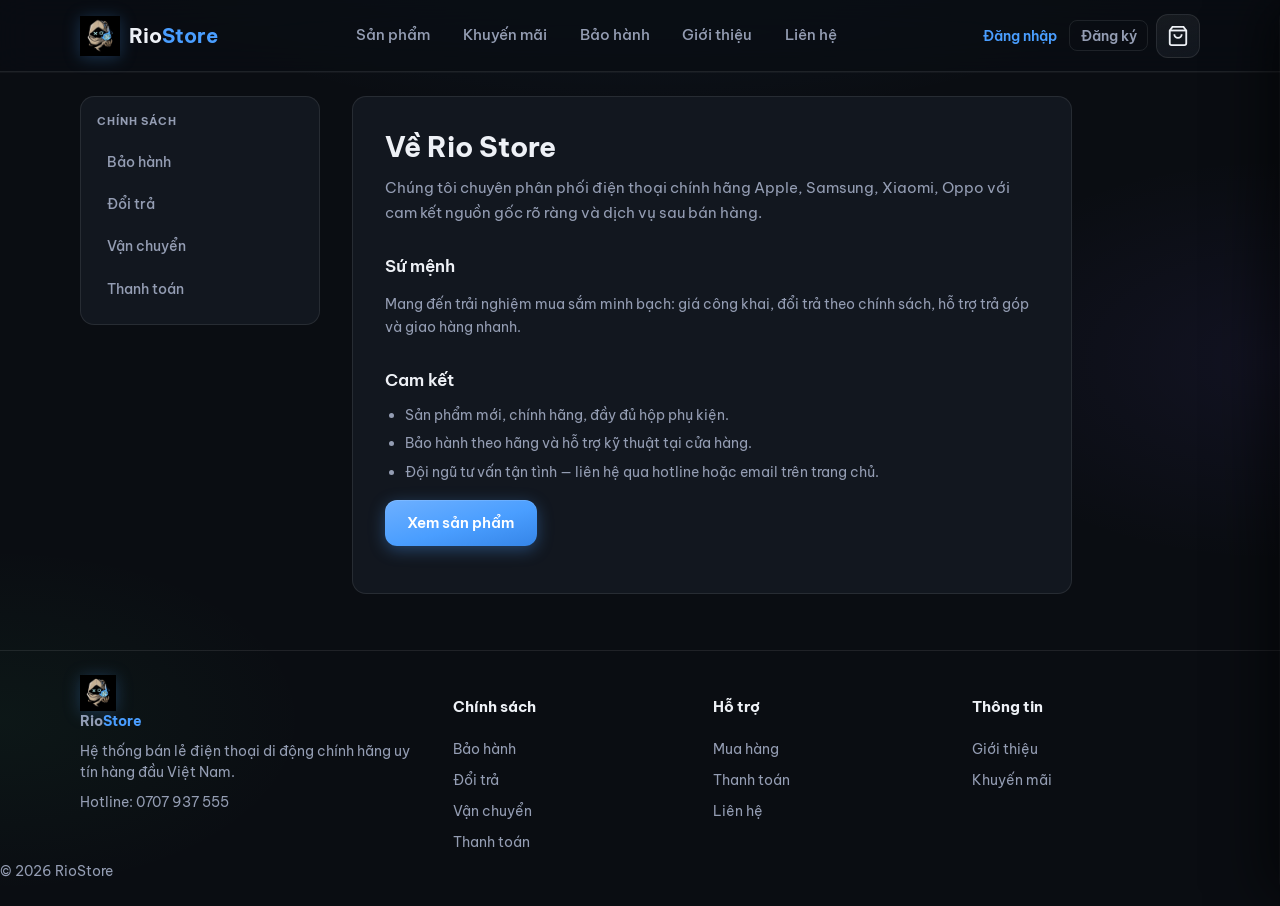
==== commit 786e750e: "Add files via upload" ====
--- a/gioi-thieu.html
+++ b/gioi-thieu.html
@@ -129,7 +129,10 @@
         <p class="cart-ship-hint" id="cartShipHint"></p>
         <p class="cart-total">Tạm tính: <strong id="cartSubtotal">0 ₫</strong></p>
         <p class="cart-grand">Tổng cộng: <strong id="cartTotal">0 ₫</strong></p>
-        <button type="button" class="btn btn--primary btn--block" id="checkoutBtn">Thanh toán</button>
+        <div class="cart-drawer__actions">
+          <button type="button" class="btn btn--ghost btn--block" id="cartContinueBtn">Tiếp tục mua sắm</button>
+          <button type="button" class="btn btn--primary btn--block" id="checkoutBtn">Thanh toán</button>
+        </div>
       </div>
     </div>
   </aside>
--- a/styles.css
+++ b/styles.css
@@ -1,15 +1,23 @@
 :root {
-  --bg: #0c0f14;
-  --bg-card: #141922;
-  --bg-muted: #0f1218;
-  --text: #e8eaef;
-  --text-soft: #8b93a7;
-  --accent: #3d8bfd;
-  --accent-hover: #5c9fff;
-  --success: #34c759;
-  --border: rgba(255, 255, 255, 0.08);
+  --bg: #0a0d12;
+  --bg-card: #12171f;
+  --bg-muted: #0e1117;
+  --text: #eef1f6;
+  --text-soft: #949db3;
+  --accent: #4a9eff;
+  --accent-hover: #6eb0ff;
+  --accent-soft: rgba(74, 158, 255, 0.16);
+  --accent-glow: rgba(74, 158, 255, 0.22);
+  --success: #3dd278;
+  --border: rgba(255, 255, 255, 0.09);
+  --border-strong: rgba(255, 255, 255, 0.14);
   --radius: 14px;
-  --shadow: 0 24px 48px rgba(0, 0, 0, 0.45);
+  --radius-lg: 18px;
+  --radius-xl: 22px;
+  --shadow: 0 24px 56px rgba(0, 0, 0, 0.5);
+  --shadow-glow: 0 0 72px rgba(74, 158, 255, 0.14);
+  --ease-out: cubic-bezier(0.33, 1, 0.68, 1);
+  --focus-ring: 0 0 0 3px rgba(74, 158, 255, 0.38);
   font-family: "Be Vietnam Pro", system-ui, sans-serif;
 }
 
@@ -84,8 +92,25 @@
   margin: 0;
   background: var(--bg);
   color: var(--text);
-  line-height: 1.5;
+  line-height: 1.55;
   min-height: 100vh;
+  -webkit-font-smoothing: antialiased;
+  -moz-osx-font-smoothing: grayscale;
+  text-rendering: optimizeLegibility;
+}
+
+body:not(.page-home) {
+  background-color: var(--bg);
+  background-image:
+    radial-gradient(ellipse 100% 70% at 50% -25%, rgba(74, 158, 255, 0.14), transparent 55%),
+    radial-gradient(ellipse 55% 45% at 100% 40%, rgba(130, 100, 255, 0.07), transparent 50%),
+    radial-gradient(ellipse 50% 40% at 0% 80%, rgba(61, 210, 120, 0.05), transparent 48%);
+  background-attachment: fixed;
+}
+
+::selection {
+  background: rgba(74, 158, 255, 0.28);
+  color: var(--text);
 }
 
 /* Trang chủ — nền (chỉ khi body.page-home) */
@@ -105,10 +130,10 @@
   position: absolute;
   inset: -25% -15% -35%;
   background:
-    radial-gradient(ellipse 90% 60% at 50% -8%, rgba(61, 139, 253, 0.38), transparent 58%),
+    radial-gradient(ellipse 90% 60% at 50% -8%, rgba(74, 158, 255, 0.38), transparent 58%),
     radial-gradient(ellipse 55% 45% at 95% 15%, rgba(130, 95, 245, 0.22), transparent 52%),
     radial-gradient(ellipse 50% 40% at 5% 35%, rgba(52, 199, 89, 0.1), transparent 55%),
-    radial-gradient(ellipse 70% 50% at 70% 85%, rgba(61, 139, 253, 0.12), transparent 60%),
+    radial-gradient(ellipse 70% 50% at 70% 85%, rgba(74, 158, 255, 0.12), transparent 60%),
     linear-gradient(165deg, #0b1018 0%, #0c0f14 42%, #080a0f 100%);
 }
 
@@ -123,7 +148,7 @@
 .page-home-bg__orb--a {
   width: min(78vw, 680px);
   height: min(78vw, 680px);
-  background: radial-gradient(circle, rgba(61, 139, 253, 0.5) 0%, transparent 68%);
+  background: radial-gradient(circle, rgba(74, 158, 255, 0.5) 0%, transparent 68%);
   top: -14%;
   right: -10%;
   animation: pageHomeOrbA 24s ease-in-out infinite;
@@ -201,8 +226,9 @@
 }
 
 body.page-home .header {
-  background: rgba(7, 9, 14, 0.72);
-  border-bottom-color: rgba(255, 255, 255, 0.06);
+  background: rgba(7, 9, 14, 0.68);
+  border-bottom-color: rgba(255, 255, 255, 0.07);
+  box-shadow: 0 1px 0 rgba(74, 158, 255, 0.06);
 }
 
 body.page-home .footer {
@@ -237,9 +263,12 @@
   position: sticky;
   top: 0;
   z-index: 50;
-  background: rgba(12, 15, 20, 0.85);
-  backdrop-filter: blur(12px);
+  background: rgba(10, 13, 18, 0.78);
+  backdrop-filter: blur(16px) saturate(1.35);
+  -webkit-backdrop-filter: blur(16px) saturate(1.35);
   border-bottom: 1px solid var(--border);
+  box-shadow: 0 1px 0 rgba(255, 255, 255, 0.04);
+  transition: background 0.25s var(--ease-out), box-shadow 0.25s ease;
 }
 
 .header__inner {
@@ -270,7 +299,7 @@
 .logo__mark {
   display: block;
   flex-shrink: 0;
-  filter: drop-shadow(0 2px 8px rgba(61, 139, 253, 0.25));
+  filter: drop-shadow(0 2px 8px rgba(74, 158, 255, 0.25));
 }
 
 .logo--footer .logo__mark {
@@ -288,17 +317,22 @@
 
 .nav {
   display: flex;
-  gap: 1.75rem;
+  gap: 0.35rem;
+  align-items: center;
 }
 
 .nav a {
   color: var(--text-soft);
   font-weight: 500;
-  font-size: 0.95rem;
+  font-size: 0.92rem;
+  padding: 0.45rem 0.85rem;
+  border-radius: 999px;
+  transition: color 0.2s ease, background 0.2s ease;
 }
 
 .nav a:hover {
   color: var(--text);
+  background: rgba(255, 255, 255, 0.06);
 }
 
 .header__actions {
@@ -342,7 +376,7 @@
 
 .btn-text:hover {
   color: var(--accent-hover);
-  background: rgba(61, 139, 253, 0.1);
+  background: rgba(74, 158, 255, 0.1);
 }
 
 .header__auth-btns {
@@ -361,13 +395,13 @@
 
 .btn-text--secondary:hover {
   color: var(--text);
-  border-color: rgba(61, 139, 253, 0.35);
-  background: rgba(61, 139, 253, 0.08);
+  border-color: rgba(74, 158, 255, 0.35);
+  background: rgba(74, 158, 255, 0.08);
 }
 
 .btn-icon {
   position: relative;
-  background: var(--bg-card);
+  background: linear-gradient(165deg, rgba(255, 255, 255, 0.06) 0%, var(--bg-card) 100%);
   border: 1px solid var(--border);
   color: var(--text);
   width: 44px;
@@ -376,12 +410,18 @@
   cursor: pointer;
   display: grid;
   place-items: center;
-  transition: background 0.2s, border-color 0.2s;
+  transition: background 0.22s var(--ease-out), border-color 0.22s ease, box-shadow 0.22s ease, transform 0.15s ease;
 }
 
 .btn-icon:hover {
-  background: #1a2130;
-  border-color: rgba(61, 139, 253, 0.35);
+  background: linear-gradient(165deg, rgba(74, 158, 255, 0.12) 0%, #1a2230 100%);
+  border-color: rgba(74, 158, 255, 0.38);
+  box-shadow: 0 4px 20px rgba(0, 0, 0, 0.25), 0 0 0 1px rgba(74, 158, 255, 0.12);
+}
+
+.btn-icon:focus-visible {
+  outline: none;
+  box-shadow: var(--focus-ring);
 }
 
 .cart-badge {
@@ -436,21 +476,30 @@
     position: fixed;
     inset: 60px 1rem auto;
     flex-direction: column;
-    background: var(--bg-card);
-    border: 1px solid var(--border);
-    border-radius: var(--radius);
-    padding: 1rem;
-    box-shadow: var(--shadow);
+    align-items: stretch;
+    gap: 0.25rem;
+    background: rgba(18, 23, 31, 0.94);
+    backdrop-filter: blur(20px) saturate(1.2);
+    -webkit-backdrop-filter: blur(20px) saturate(1.2);
+    border: 1px solid var(--border-strong);
+    border-radius: var(--radius-xl);
+    padding: 0.65rem;
+    box-shadow: var(--shadow), 0 0 0 1px rgba(255, 255, 255, 0.04);
     opacity: 0;
     visibility: hidden;
-    transform: translateY(-8px);
-    transition: opacity 0.2s, transform 0.2s, visibility 0.2s;
+    transform: translateY(-8px) scale(0.98);
+    transform-origin: top right;
+    transition: opacity 0.25s var(--ease-out), transform 0.25s var(--ease-out), visibility 0.25s;
   }
 
   .nav.is-open {
     opacity: 1;
     visibility: visible;
-    transform: translateY(0);
+    transform: translateY(0) scale(1);
+  }
+
+  .nav a {
+    border-radius: 12px;
   }
 }
 
@@ -550,10 +599,12 @@
 }
 
 .hero h1 {
-  font-size: clamp(1.75rem, 4vw, 2.5rem);
+  font-size: clamp(1.85rem, 4.2vw, 2.65rem);
   font-weight: 700;
-  line-height: 1.2;
+  line-height: 1.18;
+  letter-spacing: -0.025em;
   margin: 0 0 1rem;
+  text-wrap: balance;
 }
 
 .hero__lead {
@@ -586,10 +637,12 @@
 }
 
 .hero-stats__num {
-  font-size: 1.65rem;
+  font-size: 1.72rem;
   font-weight: 700;
   color: var(--text);
   font-variant-numeric: tabular-nums;
+  letter-spacing: -0.03em;
+  text-shadow: 0 0 40px rgba(74, 158, 255, 0.18);
 }
 
 .hero-stats li span:last-child {
@@ -612,7 +665,7 @@
 .hero__orb {
   position: absolute;
   inset: 10% 15%;
-  background: radial-gradient(circle at 30% 30%, rgba(61, 139, 253, 0.45), transparent 55%),
+  background: radial-gradient(circle at 30% 30%, rgba(74, 158, 255, 0.45), transparent 55%),
     radial-gradient(circle at 70% 60%, rgba(100, 80, 200, 0.35), transparent 50%);
   border-radius: 40% 60% 55% 45% / 45% 40% 60% 55%;
   filter: blur(0px);
@@ -655,9 +708,9 @@
 /* Ticker */
 .ticker {
   border-block: 1px solid var(--border);
-  background: var(--bg-muted);
+  background: linear-gradient(90deg, rgba(74, 158, 255, 0.06) 0%, var(--bg-muted) 35%, var(--bg-muted) 65%, rgba(130, 100, 255, 0.05) 100%);
   overflow: hidden;
-  height: 44px;
+  height: 46px;
   display: flex;
   align-items: center;
 }
@@ -740,15 +793,15 @@
 
 .search-input {
   width: 100%;
-  padding: 0.55rem 0.85rem 0.55rem 2.5rem;
+  padding: 0.6rem 0.95rem 0.6rem 2.55rem;
   font-family: inherit;
   font-size: 0.9rem;
   color: var(--text);
-  background: var(--bg-card);
+  background: linear-gradient(180deg, rgba(255, 255, 255, 0.04) 0%, var(--bg-card) 100%);
   border: 1px solid var(--border);
-  border-radius: 10px;
+  border-radius: 12px;
   outline: none;
-  transition: border-color 0.2s, box-shadow 0.2s;
+  transition: border-color 0.2s ease, box-shadow 0.2s ease;
 }
 
 .search-input::placeholder {
@@ -757,8 +810,12 @@
 }
 
 .search-input:focus {
-  border-color: rgba(61, 139, 253, 0.55);
-  box-shadow: 0 0 0 3px rgba(61, 139, 253, 0.15);
+  border-color: rgba(74, 158, 255, 0.55);
+  box-shadow: 0 0 0 3px rgba(74, 158, 255, 0.12);
+}
+
+.search-input:focus-visible {
+  outline: none;
 }
 
 /* Toast */
@@ -776,13 +833,13 @@
 
 .toast {
   pointer-events: auto;
-  padding: 0.75rem 1rem;
-  background: var(--bg-card);
-  border: 1px solid var(--border);
-  border-radius: 10px;
-  box-shadow: var(--shadow);
+  padding: 0.85rem 1.1rem;
+  background: linear-gradient(165deg, rgba(255, 255, 255, 0.06) 0%, var(--bg-card) 100%);
+  border: 1px solid var(--border-strong);
+  border-radius: 14px;
+  box-shadow: var(--shadow), 0 0 40px rgba(74, 158, 255, 0.06);
   font-size: 0.9rem;
-  animation: toastIn 0.35s ease;
+  animation: toastIn 0.38s var(--ease-out);
 }
 
 .toast.is-out {
@@ -821,39 +878,69 @@
   display: inline-flex;
   align-items: center;
   justify-content: center;
-  padding: 0.65rem 1.35rem;
+  padding: 0.68rem 1.4rem;
   font-family: inherit;
   font-weight: 600;
   font-size: 0.95rem;
-  border-radius: 10px;
+  border-radius: 12px;
   cursor: pointer;
   border: none;
-  transition: background 0.2s, color 0.2s, transform 0.15s;
+  transition: background 0.22s var(--ease-out), color 0.2s ease, transform 0.15s ease, box-shadow 0.22s ease,
+    border-color 0.2s ease;
 }
 
 .btn:active {
   transform: scale(0.98);
 }
 
+.btn:focus-visible {
+  outline: none;
+  box-shadow: var(--focus-ring);
+}
+
 .btn--primary {
-  background: var(--accent);
+  background: linear-gradient(165deg, var(--accent-hover) 0%, var(--accent) 55%, #3585e8 100%);
   color: #fff;
+  box-shadow: 0 4px 16px rgba(74, 158, 255, 0.35), 0 1px 0 rgba(255, 255, 255, 0.12) inset;
 }
 
 .btn--primary:hover {
-  background: var(--accent-hover);
+  background: linear-gradient(165deg, #7ab8ff 0%, var(--accent-hover) 50%, var(--accent) 100%);
   color: #fff;
+  box-shadow: 0 6px 24px rgba(74, 158, 255, 0.42), 0 1px 0 rgba(255, 255, 255, 0.14) inset;
+}
+
+.btn--primary:disabled,
+.btn--primary[disabled] {
+  opacity: 0.45;
+  cursor: not-allowed;
+  transform: none;
+  box-shadow: none;
+  filter: grayscale(0.2);
+}
+
+.btn--primary:focus-visible {
+  box-shadow:
+    0 4px 20px rgba(74, 158, 255, 0.45),
+    0 0 0 2px rgba(10, 13, 18, 0.95),
+    0 0 0 4px rgba(74, 158, 255, 0.55),
+    0 1px 0 rgba(255, 255, 255, 0.12) inset;
 }
 
 .btn--ghost {
-  background: transparent;
+  background: rgba(255, 255, 255, 0.03);
   color: var(--text);
   border: 1px solid var(--border);
 }
 
 .btn--ghost:hover {
-  border-color: rgba(61, 139, 253, 0.5);
+  border-color: rgba(74, 158, 255, 0.45);
   color: var(--accent-hover);
+  background: rgba(74, 158, 255, 0.08);
+}
+
+.btn--ghost:focus-visible {
+  box-shadow: var(--focus-ring);
 }
 
 .btn--block {
@@ -906,7 +993,10 @@
 
 .section__head h2 {
   margin: 0;
-  font-size: 1.5rem;
+  font-size: clamp(1.35rem, 2.5vw, 1.6rem);
+  font-weight: 700;
+  letter-spacing: -0.02em;
+  line-height: 1.25;
 }
 
 .filters {
@@ -932,7 +1022,7 @@
 .filter-btn.active {
   border-color: var(--accent);
   color: var(--text);
-  background: rgba(61, 139, 253, 0.12);
+  background: rgba(74, 158, 255, 0.12);
 }
 
 /* Products */
@@ -943,27 +1033,47 @@
 }
 
 .product-card {
-  background: var(--bg-card);
+  position: relative;
+  background: linear-gradient(180deg, rgba(255, 255, 255, 0.04) 0%, var(--bg-card) 48%, var(--bg-card) 100%);
   border: 1px solid var(--border);
-  border-radius: var(--radius);
+  border-radius: var(--radius-lg);
   overflow: hidden;
-  transition: border-color 0.35s ease, box-shadow 0.35s ease, transform 0.45s cubic-bezier(0.33, 1, 0.68, 1);
+  transition: border-color 0.35s var(--ease-out), box-shadow 0.35s var(--ease-out), transform 0.45s var(--ease-out);
+}
+
+.product-card::before {
+  content: "";
+  position: absolute;
+  inset: 0 0 auto;
+  height: 3px;
+  background: linear-gradient(90deg, transparent, rgba(74, 158, 255, 0.55), rgba(130, 100, 255, 0.4), transparent);
+  opacity: 0;
+  transition: opacity 0.3s var(--ease-out);
+  pointer-events: none;
+  z-index: 3;
 }
 
 @media (hover: hover) {
   .product-card:hover {
-    border-color: rgba(61, 139, 253, 0.35);
-    box-shadow: 0 20px 48px rgba(0, 0, 0, 0.42), 0 0 0 1px rgba(61, 139, 253, 0.12);
+    border-color: rgba(74, 158, 255, 0.4);
+    box-shadow:
+      0 24px 56px rgba(0, 0, 0, 0.48),
+      0 0 0 1px rgba(74, 158, 255, 0.14),
+      0 0 48px rgba(74, 158, 255, 0.08);
+  }
+
+  .product-card:hover::before {
+    opacity: 1;
   }
 
   .product-card.reveal-card.is-visible:hover {
-    transform: translateY(-8px) scale(1.02);
+    transform: translateY(-8px) scale(1.015);
   }
 }
 
 .product-card__media {
   position: relative;
-  aspect-ratio: 1/1;
+  aspect-ratio: 4/3;
   overflow: hidden;
   background: linear-gradient(160deg, #1c2433 0%, #12161c 55%, #0d1016 100%);
 }
@@ -1012,7 +1122,7 @@
 }
 
 .product-card__body {
-  padding: 1.1rem 1.15rem 1.25rem;
+  padding: 1.15rem 1.2rem 1.3rem;
 }
 
 .product-card__brand {
@@ -1154,17 +1264,24 @@
   right: 0;
   width: min(430px, 100%);
   height: 100%;
-  background: var(--bg-card);
-  border-left: 1px solid var(--border);
+  background: linear-gradient(200deg, rgba(74, 158, 255, 0.06) 0%, var(--bg-card) 22%, var(--bg-card) 100%);
+  border-left: 1px solid var(--border-strong);
+  border-radius: 20px 0 0 20px;
   display: flex;
   flex-direction: column;
   transform: translateX(100%);
-  transition: transform 0.3s ease;
-  box-shadow: -12px 0 40px rgba(0, 0, 0, 0.4);
+  transition: transform 0.34s var(--ease-out);
+  box-shadow: -16px 0 56px rgba(0, 0, 0, 0.55), -1px 0 0 rgba(255, 255, 255, 0.04);
 }
 
 .cart-drawer.is-open .cart-drawer__panel {
   transform: translateX(0);
+}
+
+@media (max-width: 480px) {
+  .cart-drawer__panel {
+    border-radius: 0;
+  }
 }
 
 .cart-drawer__head {
@@ -1172,8 +1289,9 @@
   align-items: center;
   justify-content: space-between;
   gap: 0.5rem;
-  padding: 1.25rem 1.25rem 1rem;
+  padding: 1.35rem 1.25rem 1.1rem;
   border-bottom: 1px solid var(--border);
+  background: linear-gradient(180deg, rgba(255, 255, 255, 0.03) 0%, transparent 100%);
 }
 
 .cart-drawer__head h3 {
@@ -1244,6 +1362,27 @@
   align-items: start;
   padding: 1rem 0;
   border-bottom: 1px solid var(--border);
+}
+
+.cart-item__media {
+  display: block;
+  border-radius: 10px;
+  overflow: hidden;
+  align-self: start;
+  line-height: 0;
+}
+
+.cart-item__media:hover .cart-item__thumb {
+  opacity: 0.92;
+}
+
+.cart-item__title-link {
+  color: inherit;
+  text-decoration: none;
+}
+
+.cart-item__title-link:hover {
+  color: var(--accent);
 }
 
 .cart-item__thumb {
@@ -1310,16 +1449,38 @@
 }
 
 .qty-btn:hover {
-  background: rgba(61, 139, 253, 0.15);
+  background: rgba(74, 158, 255, 0.15);
   color: var(--accent);
 }
 
-.qty-val {
-  min-width: 28px;
-  text-align: center;
+.cart-qty-input {
+  width: 44px;
+  min-width: 44px;
+  height: 34px;
+  margin: 0;
+  padding: 0 0.15rem;
+  border: none;
+  border-left: 1px solid var(--border);
+  border-right: 1px solid var(--border);
+  background: var(--bg);
+  color: var(--text);
+  font-family: inherit;
   font-size: 0.875rem;
   font-weight: 600;
   font-variant-numeric: tabular-nums;
+  text-align: center;
+  -moz-appearance: textfield;
+}
+
+.cart-qty-input::-webkit-outer-spin-button,
+.cart-qty-input::-webkit-inner-spin-button {
+  -webkit-appearance: none;
+  margin: 0;
+}
+
+.cart-qty-input:focus {
+  outline: none;
+  background: rgba(74, 158, 255, 0.08);
 }
 
 .cart-item__line {
@@ -1369,6 +1530,12 @@
   border-top: 1px solid var(--border);
 }
 
+.cart-drawer__actions {
+  display: flex;
+  flex-direction: column;
+  gap: 0.5rem;
+}
+
 .cart-ship {
   display: flex;
   justify-content: space-between;
@@ -1410,6 +1577,26 @@
 .cart-grand strong {
   color: var(--success);
   font-size: 1.15rem;
+}
+
+.cart-ship-progress {
+  margin: 0 0 0.65rem;
+}
+
+.cart-ship-progress__track {
+  height: 6px;
+  border-radius: 999px;
+  background: rgba(255, 255, 255, 0.08);
+  overflow: hidden;
+  border: 1px solid var(--border);
+}
+
+.cart-ship-progress__fill {
+  height: 100%;
+  width: 0%;
+  border-radius: inherit;
+  background: linear-gradient(90deg, rgba(74, 158, 255, 0.85), rgba(61, 210, 120, 0.95));
+  transition: width 0.45s var(--ease-out);
 }
 
 /* Auth modal */
@@ -1444,13 +1631,13 @@
   width: min(400px, 100%);
   max-height: min(90vh, 640px);
   overflow-y: auto;
-  background: var(--bg-card);
-  border: 1px solid var(--border);
-  border-radius: var(--radius);
+  background: linear-gradient(195deg, rgba(255, 255, 255, 0.05) 0%, var(--bg-card) 38%, var(--bg-card) 100%);
+  border: 1px solid var(--border-strong);
+  border-radius: var(--radius-lg);
   padding: 1.5rem 1.35rem 1.5rem;
-  box-shadow: var(--shadow);
+  box-shadow: var(--shadow), 0 0 80px rgba(74, 158, 255, 0.08);
   transform: translateY(12px) scale(0.98);
-  transition: transform 0.3s cubic-bezier(0.33, 1, 0.68, 1);
+  transition: transform 0.32s var(--ease-out);
 }
 
 .auth-modal.is-open .auth-modal__dialog {
@@ -1528,8 +1715,8 @@
 }
 
 .auth-field input:focus {
-  border-color: rgba(61, 139, 253, 0.55);
-  box-shadow: 0 0 0 3px rgba(61, 139, 253, 0.12);
+  border-color: rgba(74, 158, 255, 0.55);
+  box-shadow: 0 0 0 3px rgba(74, 158, 255, 0.12);
 }
 
 .auth-error {
@@ -1560,33 +1747,55 @@
   font-size: 1rem;
 }
 
-
+/* Trang chi tiết (kiểu cửa hàng điện thoại) */
 .pdp-root {
-  padding: 1.25rem 0 3rem;
+  position: relative;
+  padding: 1.5rem 0 3.5rem;
   min-height: 60vh;
 }
-.pdp-thumb img {
-  width: 72px;
-  height: 72px;
+
+.pdp-root::before {
+  content: "";
+  position: absolute;
+  inset: 0;
+  max-height: 420px;
+  background: radial-gradient(ellipse 90% 80% at 50% 0%, rgba(74, 158, 255, 0.1), transparent 65%);
+  pointer-events: none;
+  z-index: 0;
+}
+
+.pdp-root .container {
+  position: relative;
+  z-index: 1;
 }
 
 .breadcrumb {
   display: flex;
   flex-wrap: wrap;
   align-items: center;
-  gap: 0.35rem;
-  font-size: 0.85rem;
-  color: var(--text-soft);
-  margin-bottom: 1.5rem;
+  gap: 0.4rem;
+  font-size: 0.82rem;
+  color: var(--text-soft);
+  margin-bottom: 1.75rem;
+  padding: 0.5rem 0.65rem;
+  border-radius: 14px;
+  background: rgba(255, 255, 255, 0.03);
+  border: 1px solid var(--border);
+  width: fit-content;
+  max-width: 100%;
 }
 
 .breadcrumb a {
   color: var(--text-soft);
   text-decoration: none;
+  padding: 0.2rem 0.45rem;
+  border-radius: 8px;
+  transition: color 0.2s ease, background 0.2s ease;
 }
 
 .breadcrumb a:hover {
   color: var(--accent);
+  background: rgba(74, 158, 255, 0.1);
 }
 
 .breadcrumb__sep {
@@ -1596,14 +1805,16 @@
 
 .breadcrumb__current {
   color: var(--text);
-  font-weight: 500;
+  font-weight: 600;
   max-width: 100%;
+  padding: 0.2rem 0.45rem;
+  line-height: 1.35;
 }
 
 .pdp-layout {
   display: grid;
   grid-template-columns: 1fr 1fr;
-  gap: 2rem;
+  gap: 2.25rem;
   align-items: start;
   margin-bottom: 3rem;
 }
@@ -1614,10 +1825,18 @@
   }
 }
 
+.pdp-gallery {
+  padding: 0.65rem;
+  border-radius: var(--radius-xl);
+  background: linear-gradient(165deg, rgba(255, 255, 255, 0.05) 0%, rgba(18, 23, 31, 0.6) 100%);
+  border: 1px solid var(--border-strong);
+  box-shadow: 0 20px 48px rgba(0, 0, 0, 0.35), 0 0 0 1px rgba(74, 158, 255, 0.06);
+}
+
 .pdp-gallery__main {
   background: var(--bg-card);
   border: 1px solid var(--border);
-  border-radius: var(--radius);
+  border-radius: var(--radius-lg);
   overflow: hidden;
   aspect-ratio: 1/1;
   display: grid;
@@ -1633,7 +1852,7 @@
 
 .pdp-gallery__main--shine {
   position: relative;
-  box-shadow: 0 0 0 1px rgba(61, 139, 253, 0.12);
+  box-shadow: 0 0 0 1px rgba(74, 158, 255, 0.12);
 }
 
 .pdp-gallery__main--shine::after {
@@ -1644,7 +1863,7 @@
   background: linear-gradient(
     125deg,
     transparent 30%,
-    rgba(61, 139, 253, 0.15) 45%,
+    rgba(74, 158, 255, 0.15) 45%,
     transparent 60%
   );
   background-size: 200% 200%;
@@ -1719,19 +1938,28 @@
   background: linear-gradient(160deg, #1c2433 0%, #12161c 100%);
 }
 
+.pdp-buy {
+  padding: 1.5rem 1.4rem 1.65rem;
+  border-radius: var(--radius-xl);
+  background: linear-gradient(195deg, rgba(255, 255, 255, 0.05) 0%, var(--bg-card) 35%, var(--bg-card) 100%);
+  border: 1px solid var(--border-strong);
+  box-shadow: 0 24px 56px rgba(0, 0, 0, 0.38), 0 0 0 1px rgba(74, 158, 255, 0.06);
+}
+
 .pdp-buy__brand {
-  font-size: 0.8rem;
-  font-weight: 600;
+  font-size: 0.78rem;
+  font-weight: 700;
   color: var(--accent);
   text-transform: uppercase;
-  letter-spacing: 0.04em;
+  letter-spacing: 0.06em;
   margin: 0 0 0.5rem;
 }
 
 .pdp-buy__title {
-  font-size: clamp(1.35rem, 3vw, 1.85rem);
+  font-size: clamp(1.4rem, 3.2vw, 1.95rem);
   margin: 0 0 0.5rem;
-  line-height: 1.25;
+  line-height: 1.22;
+  letter-spacing: -0.02em;
 }
 
 .pdp-buy__config {
@@ -1748,18 +1976,20 @@
 }
 
 .pdp-buy__price {
-  font-size: 1.75rem;
+  font-size: 1.85rem;
   font-weight: 700;
   color: var(--success);
   margin: 0 0 1rem;
+  font-variant-numeric: tabular-nums;
+  text-shadow: 0 0 40px rgba(61, 210, 120, 0.15);
 }
 
 .pdp-variants {
   margin: 0 0 1.25rem;
-  padding: 1rem 1.1rem;
-  background: var(--bg-muted);
+  padding: 1.1rem 1.15rem;
+  background: rgba(0, 0, 0, 0.22);
   border: 1px solid var(--border);
-  border-radius: 12px;
+  border-radius: 14px;
   display: flex;
   flex-direction: column;
   gap: 1.1rem;
@@ -1779,49 +2009,6 @@
   display: flex;
   flex-wrap: wrap;
   gap: 0.5rem;
-}
-
-.pdp-color-row {
-  flex-wrap: nowrap;
-  overflow-x: auto;
-  overflow-y: hidden;
-  -webkit-overflow-scrolling: touch;
-  scroll-snap-type: x proximity;
-  scrollbar-width: thin;
-  padding-bottom: 2px;
-  position: relative;
-  touch-action: pan-x;
-  cursor: grab;
-}
-
-.pdp-color-row.is-dragging {
-  cursor: grabbing;
-}
-
-.pdp-color-row > .pdp-color-btn {
-  scroll-snap-align: start;
-  flex: 0 0 auto;
-}
-
-.pdp-color-row::before,
-.pdp-color-row::after {
-  content: "";
-  position: sticky;
-  top: 0;
-  bottom: 0;
-  width: 22px;
-  pointer-events: none;
-  z-index: 1;
-}
-
-.pdp-color-row::before {
-  left: 0;
-  background: linear-gradient(90deg, rgba(15, 18, 24, 0.95) 0%, rgba(15, 18, 24, 0) 100%);
-}
-
-.pdp-color-row::after {
-  right: 0;
-  background: linear-gradient(270deg, rgba(15, 18, 24, 0.95) 0%, rgba(15, 18, 24, 0) 100%);
 }
 
 .pdp-storage-btn {
@@ -1839,12 +2026,12 @@
 
 .pdp-storage-btn:hover {
   color: var(--text);
-  border-color: rgba(61, 139, 253, 0.35);
+  border-color: rgba(74, 158, 255, 0.35);
 }
 
 .pdp-storage-btn.is-active {
   border-color: var(--accent);
-  background: rgba(61, 139, 253, 0.12);
+  background: rgba(74, 158, 255, 0.12);
   color: var(--text);
 }
 
@@ -1866,12 +2053,12 @@
 
 .pdp-color-btn:hover {
   color: var(--text);
-  border-color: rgba(61, 139, 253, 0.35);
+  border-color: rgba(74, 158, 255, 0.35);
 }
 
 .pdp-color-btn.is-active {
   border-color: var(--accent);
-  background: rgba(61, 139, 253, 0.1);
+  background: rgba(74, 158, 255, 0.1);
   color: var(--text);
 }
 
@@ -1896,36 +2083,43 @@
   color: var(--text-soft);
   line-height: 1.5;
   padding: 0.65rem 0.85rem;
-  background: rgba(61, 139, 253, 0.08);
+  background: rgba(74, 158, 255, 0.08);
   border-radius: 10px;
-  border: 1px solid rgba(61, 139, 253, 0.15);
+  border: 1px solid rgba(74, 158, 255, 0.15);
 }
 
 .pdp-highlights {
   margin: 0 0 1.25rem;
-  padding-left: 1.15rem;
+  padding: 0.85rem 1rem 0.85rem 1.35rem;
   color: var(--text-soft);
   font-size: 0.9rem;
   line-height: 1.55;
+  border-radius: 12px;
+  border: 1px solid var(--border);
+  background: rgba(74, 158, 255, 0.05);
 }
 
 .pdp-highlights li {
-  margin-bottom: 0.35rem;
+  margin-bottom: 0.4rem;
+}
+
+.pdp-highlights li::marker {
+  color: var(--accent);
 }
 
 .pdp-trust {
   display: flex;
   flex-wrap: wrap;
-  gap: 0.5rem 1rem;
+  gap: 0.5rem 0.65rem;
   margin-bottom: 1.5rem;
-  font-size: 0.8rem;
+  font-size: 0.78rem;
   color: var(--text-soft);
 }
 
 .pdp-trust span {
-  padding: 0.35rem 0.65rem;
-  background: var(--bg-muted);
-  border-radius: 8px;
+  padding: 0.4rem 0.7rem;
+  background: rgba(255, 255, 255, 0.04);
+  border-radius: 999px;
   border: 1px solid var(--border);
 }
 
@@ -1936,55 +2130,143 @@
 }
 
 .pdp-related {
-  padding-top: 2rem;
-  border-top: 1px solid var(--border);
+  margin-top: 2.75rem;
+  padding: clamp(1.5rem, 3.5vw, 2.15rem);
+  border: 1px solid var(--border-strong);
+  border-radius: var(--radius-xl);
+  background: linear-gradient(
+    158deg,
+    rgba(74, 158, 255, 0.09) 0%,
+    var(--bg-card) 38%,
+    var(--bg-muted) 100%
+  );
+  box-shadow: 0 22px 48px rgba(0, 0, 0, 0.32), 0 0 0 1px rgba(74, 158, 255, 0.05);
+}
+
+.pdp-related__intro {
+  margin-bottom: 1.25rem;
 }
 
 .pdp-related__title {
-  margin: 0 0 1.25rem;
-  font-size: 1.25rem;
+  margin: 0 0 0.4rem;
+  font-size: clamp(1.15rem, 2.4vw, 1.4rem);
+  font-weight: 700;
+  letter-spacing: -0.02em;
+}
+
+.pdp-related__subtitle {
+  margin: 0;
+  font-size: 0.875rem;
+  color: var(--text-soft);
+  line-height: 1.55;
+  max-width: 40rem;
 }
 
 .products--related {
-  grid-template-columns: repeat(auto-fill, minmax(220px, 1fr));
-}
-
-.product-card--static {
-  transition: border-color 0.2s, box-shadow 0.2s;
-}
-
-.product-card--static:hover {
-  border-color: rgba(61, 139, 253, 0.25);
-  box-shadow: 0 12px 32px rgba(0, 0, 0, 0.25);
-}
-
-.product-card--compact h3 {
-  font-size: 0.95rem;
-}
-
-.product-card--static .product-card__media {
-  display: block;
-  color: inherit;
-  text-decoration: none;
-  aspect-ratio: 4/3;
-  overflow: hidden;
-  border-radius: var(--radius) var(--radius) 0 0;
-}
-
-.product-card--static .product-card__media img {
-  width: 100%;
-  height: 100%;
-  object-fit: cover;
-}
-
-.product-card--static .product-card__body {
-  border-radius: 0 0 var(--radius) var(--radius);
+  grid-template-columns: repeat(auto-fill, minmax(240px, 1fr));
+}
+
+@media (max-width: 768px) {
+  .products--related {
+    display: flex;
+    flex-wrap: nowrap;
+    gap: 1rem;
+    overflow-x: auto;
+    scroll-snap-type: x mandatory;
+    padding-bottom: 0.35rem;
+    margin-inline: -0.15rem;
+    padding-inline: 0.15rem;
+    -webkit-overflow-scrolling: touch;
+    scrollbar-color: rgba(74, 158, 255, 0.45) transparent;
+  }
+
+  .products--related .product-card--related {
+    flex: 0 0 min(288px, 86vw);
+    scroll-snap-align: start;
+  }
+}
+
+.product-card--related .product-card__body {
+  padding: 1rem 1.05rem 1.15rem;
+}
+
+.product-card--related h3 {
+  font-size: clamp(0.95rem, 2.8vw, 1.02rem);
 }
 
 
 .pdp-missing {
   padding: 3rem 1rem;
   text-align: center;
+}
+
+/* Thanh mua nhanh (mobile) */
+.pdp-sticky-cta {
+  display: none;
+  position: fixed;
+  left: 0;
+  right: 0;
+  bottom: 0;
+  z-index: 90;
+  padding: 0.65rem 0 calc(0.65rem + env(safe-area-inset-bottom, 0px));
+  background: linear-gradient(180deg, transparent 0%, rgba(10, 14, 20, 0.92) 28%, rgba(10, 14, 20, 0.98) 100%);
+  border-top: 1px solid var(--border);
+  box-shadow: 0 -12px 32px rgba(0, 0, 0, 0.45);
+}
+
+.pdp-sticky-cta.is-visible {
+  display: block;
+}
+
+@media (min-width: 901px) {
+  .pdp-sticky-cta,
+  .pdp-sticky-cta.is-visible {
+    display: none !important;
+  }
+}
+
+.pdp-sticky-cta__inner {
+  width: min(1120px, 100% - 2rem);
+  margin: 0 auto;
+  padding: 0;
+  display: flex;
+  align-items: center;
+  justify-content: space-between;
+  gap: 0.75rem;
+}
+
+.pdp-sticky-cta__info {
+  min-width: 0;
+}
+
+.pdp-sticky-cta__name {
+  margin: 0 0 0.15rem;
+  font-size: 0.78rem;
+  font-weight: 600;
+  color: var(--text-soft);
+  white-space: nowrap;
+  overflow: hidden;
+  text-overflow: ellipsis;
+}
+
+.pdp-sticky-cta__price {
+  margin: 0;
+  font-size: 1.05rem;
+  font-weight: 700;
+  color: var(--success);
+  font-variant-numeric: tabular-nums;
+}
+
+.pdp-sticky-cta__btn {
+  flex-shrink: 0;
+  padding: 0.55rem 1rem;
+  font-size: 0.875rem;
+}
+
+@media (max-width: 900px) {
+  .pdp-root {
+    padding-bottom: calc(4.5rem + env(safe-area-inset-bottom, 0px));
+  }
 }
 
 
@@ -2044,7 +2326,7 @@
 
 .policy-nav a.is-current {
   color: var(--accent);
-  background: rgba(61, 139, 253, 0.1);
+  background: rgba(74, 158, 255, 0.1);
 }
 
 .policy-article {
@@ -2138,7 +2420,6 @@
   text-decoration: none;
 }
 
-
 .footer__col a:hover {
   color: var(--accent);
 }
@@ -2152,3 +2433,917 @@
     align-items: center;
   }
 }
+
+/* ========== Trang chủ — nâng cấp bố cục & hiệu ứng (kiểu cửa hàng điện thoại) ========== */
+
+.hero__chips {
+  display: flex;
+  flex-wrap: wrap;
+  gap: 0.5rem;
+  list-style: none;
+  margin: 0 0 1.25rem;
+  padding: 0;
+}
+
+.hero__chip {
+  display: inline-block;
+  font-size: 0.78rem;
+  font-weight: 600;
+  padding: 0.35rem 0.75rem;
+  border-radius: 999px;
+  border: 1px solid rgba(74, 158, 255, 0.28);
+  background: rgba(74, 158, 255, 0.08);
+  color: var(--text);
+  letter-spacing: 0.01em;
+  transition: border-color 0.25s ease, background 0.25s ease, transform 0.2s ease;
+}
+
+@media (hover: hover) {
+  .hero__chip:hover {
+    border-color: rgba(74, 158, 255, 0.5);
+    background: rgba(74, 158, 255, 0.14);
+    transform: translateY(-1px);
+  }
+}
+
+.btn--shine {
+  position: relative;
+  overflow: hidden;
+}
+
+.btn--shine::after {
+  content: "";
+  position: absolute;
+  inset: -40% -60%;
+  background: linear-gradient(
+    105deg,
+    transparent 40%,
+    rgba(255, 255, 255, 0.22) 50%,
+    transparent 60%
+  );
+  transform: translateX(-100%);
+  animation: btnShine 4.5s ease-in-out infinite;
+}
+
+@keyframes btnShine {
+  0%,
+  65% {
+    transform: translateX(-100%);
+  }
+  85% {
+    transform: translateX(100%);
+  }
+  100% {
+    transform: translateX(100%);
+  }
+}
+
+.hero-showcase {
+  position: absolute;
+  inset: 0;
+  display: grid;
+  place-items: center;
+  pointer-events: none;
+}
+
+.hero-showcase__glow {
+  position: absolute;
+  width: min(100%, 420px);
+  aspect-ratio: 1;
+  border-radius: 50%;
+  background: radial-gradient(circle, rgba(74, 158, 255, 0.35) 0%, transparent 65%);
+  filter: blur(28px);
+  opacity: 0.85;
+  animation: heroGlowPulse 6s ease-in-out infinite;
+}
+
+@keyframes heroGlowPulse {
+  0%,
+  100% {
+    opacity: 0.75;
+    transform: scale(1);
+  }
+  50% {
+    opacity: 1;
+    transform: scale(1.06);
+  }
+}
+
+.hero-showcase__ring {
+  position: absolute;
+  border-radius: 50%;
+  border: 1px solid rgba(255, 255, 255, 0.1);
+}
+
+.hero-showcase__ring--outer {
+  width: min(320px, 78vw);
+  height: min(320px, 78vw);
+  animation: heroRingSpin 28s linear infinite;
+}
+
+.hero-showcase__ring--inner {
+  width: min(260px, 64vw);
+  height: min(260px, 64vw);
+  border-color: rgba(74, 158, 255, 0.2);
+  animation: heroRingSpin 22s linear infinite reverse;
+}
+
+@keyframes heroRingSpin {
+  from {
+    transform: rotate(0deg);
+  }
+  to {
+    transform: rotate(360deg);
+  }
+}
+
+.hero-showcase__phone {
+  position: relative;
+  width: min(200px, 52vw);
+  aspect-ratio: 10/19;
+  border-radius: 28px;
+  padding: 10px;
+  background: linear-gradient(145deg, #2a3142 0%, #151a24 50%, #0e1219 100%);
+  box-shadow:
+    0 24px 56px rgba(0, 0, 0, 0.55),
+    0 0 0 1px rgba(255, 255, 255, 0.08),
+    var(--shadow-glow);
+  z-index: 2;
+  animation: heroPhoneFloat 7s ease-in-out infinite;
+}
+
+@keyframes heroPhoneFloat {
+  0%,
+  100% {
+    transform: translateY(0);
+  }
+  50% {
+    transform: translateY(-10px);
+  }
+}
+
+.hero-showcase__notch {
+  position: absolute;
+  top: 10px;
+  left: 50%;
+  transform: translateX(-50%);
+  width: 32%;
+  height: 22px;
+  background: #0a0c10;
+  border-radius: 0 0 14px 14px;
+  z-index: 3;
+}
+
+.hero-showcase__screen {
+  position: relative;
+  width: 100%;
+  height: 100%;
+  border-radius: 20px;
+  background:
+    linear-gradient(165deg, rgba(74, 158, 255, 0.2) 0%, transparent 45%),
+    linear-gradient(210deg, rgba(130, 95, 245, 0.15) 0%, transparent 50%),
+    radial-gradient(ellipse 80% 60% at 50% 100%, rgba(52, 199, 89, 0.12), transparent 55%),
+    #0d1118;
+  overflow: hidden;
+  display: flex;
+  flex-direction: column;
+  align-items: center;
+  justify-content: center;
+  gap: 0.65rem;
+}
+
+.hero-showcase__badge {
+  font-size: 0.65rem;
+  font-weight: 700;
+  text-transform: uppercase;
+  letter-spacing: 0.12em;
+  color: rgba(255, 255, 255, 0.9);
+  padding: 0.35rem 0.65rem;
+  border-radius: 8px;
+  background: rgba(74, 158, 255, 0.25);
+  border: 1px solid rgba(74, 158, 255, 0.35);
+}
+
+.hero-showcase__price-tag {
+  font-size: 0.72rem;
+  font-weight: 600;
+  color: var(--success);
+}
+
+.trust-strip {
+  position: relative;
+  z-index: 1;
+  border-block: 1px solid var(--border);
+  background: linear-gradient(90deg, rgba(74, 158, 255, 0.05) 0%, rgba(10, 13, 18, 0.82) 40%, rgba(10, 13, 18, 0.82) 60%, rgba(130, 100, 255, 0.05) 100%);
+  backdrop-filter: blur(16px) saturate(1.2);
+  -webkit-backdrop-filter: blur(16px) saturate(1.2);
+}
+
+.trust-strip__inner {
+  display: grid;
+  grid-template-columns: repeat(4, 1fr);
+  gap: 1rem;
+  padding: 1rem 0;
+}
+
+@media (max-width: 900px) {
+  .trust-strip__inner {
+    grid-template-columns: repeat(2, 1fr);
+  }
+}
+
+@media (max-width: 520px) {
+  .trust-strip__inner {
+    grid-template-columns: 1fr;
+  }
+}
+
+.trust-strip__item {
+  display: flex;
+  gap: 0.75rem;
+  align-items: flex-start;
+  padding: 0.65rem 0.75rem;
+  border-radius: var(--radius);
+  border: 1px solid transparent;
+  transition: border-color 0.25s ease, background 0.25s ease;
+}
+
+@media (hover: hover) {
+  .trust-strip__item:hover {
+    background: rgba(74, 158, 255, 0.06);
+    border-color: rgba(74, 158, 255, 0.15);
+  }
+}
+
+.trust-strip__icon {
+  flex-shrink: 0;
+  width: 42px;
+  height: 42px;
+  display: grid;
+  place-items: center;
+  border-radius: 12px;
+  background: linear-gradient(145deg, rgba(74, 158, 255, 0.2) 0%, var(--accent-soft) 100%);
+  color: var(--accent);
+  border: 1px solid rgba(74, 158, 255, 0.2);
+  box-shadow: 0 4px 12px rgba(0, 0, 0, 0.2);
+}
+
+.trust-strip__item strong {
+  display: block;
+  font-size: 0.85rem;
+  margin-bottom: 0.15rem;
+}
+
+.trust-strip__item span:last-child {
+  font-size: 0.75rem;
+  color: var(--text-soft);
+  line-height: 1.35;
+}
+
+.section--tight {
+  padding: 2.35rem 0;
+}
+
+.section--pro {
+  position: relative;
+}
+
+.section__kicker {
+  margin: 0 0 0.4rem;
+  font-size: 0.72rem;
+  font-weight: 700;
+  text-transform: uppercase;
+  letter-spacing: 0.1em;
+  color: var(--accent);
+}
+
+.section__subtitle {
+  margin: 0;
+  max-width: 62ch;
+  color: var(--text-soft);
+  font-size: 0.95rem;
+  line-height: 1.55;
+}
+
+.section__subtitle--tight {
+  margin-top: 0.5rem;
+}
+
+.section__subtitle--inline {
+  max-width: 36ch;
+  margin: 0;
+}
+
+.cp-block-head {
+  margin-bottom: 1.75rem;
+}
+
+.cp-block-head h2 {
+  margin: 0 0 0.5rem;
+  font-size: clamp(1.35rem, 3vw, 1.85rem);
+  line-height: 1.25;
+}
+
+.cp-block-head--row {
+  display: flex;
+  flex-wrap: wrap;
+  align-items: flex-end;
+  justify-content: space-between;
+  gap: 1rem;
+}
+
+.cp-services {
+  display: grid;
+  grid-template-columns: repeat(3, 1fr);
+  gap: 1rem;
+}
+
+@media (max-width: 900px) {
+  .cp-services {
+    grid-template-columns: repeat(2, 1fr);
+  }
+}
+
+@media (max-width: 520px) {
+  .cp-services {
+    grid-template-columns: 1fr;
+  }
+}
+
+.cp-service-card {
+  padding: 1.15rem 1.2rem;
+  border-radius: var(--radius-lg);
+  border: 1px solid var(--border);
+  background: linear-gradient(160deg, rgba(20, 25, 34, 0.95) 0%, rgba(14, 17, 24, 0.98) 100%);
+  box-shadow: 0 12px 36px rgba(0, 0, 0, 0.28);
+  transition:
+    transform 0.35s cubic-bezier(0.33, 1, 0.68, 1),
+    border-color 0.3s ease,
+    box-shadow 0.35s ease;
+}
+
+@media (hover: hover) {
+  .cp-service-card:hover {
+    transform: translateY(-6px);
+    border-color: rgba(74, 158, 255, 0.35);
+    box-shadow:
+      0 22px 48px rgba(0, 0, 0, 0.4),
+      0 0 0 1px rgba(74, 158, 255, 0.1);
+  }
+}
+
+.cp-service-card__icon {
+  width: 48px;
+  height: 48px;
+  display: grid;
+  place-items: center;
+  border-radius: 12px;
+  background: var(--accent-soft);
+  color: var(--accent);
+  margin-bottom: 0.85rem;
+}
+
+.cp-service-card h3 {
+  margin: 0 0 0.45rem;
+  font-size: 1rem;
+  font-weight: 600;
+}
+
+.cp-service-card p {
+  margin: 0;
+  font-size: 0.85rem;
+  color: var(--text-soft);
+  line-height: 1.55;
+}
+
+.cp-brand-row {
+  display: grid;
+  grid-template-columns: repeat(4, 1fr);
+  gap: 0.85rem;
+}
+
+.cp-brand-row--5 {
+  grid-template-columns: repeat(5, 1fr);
+}
+
+@media (max-width: 900px) {
+  .cp-brand-row--5 {
+    grid-template-columns: repeat(3, 1fr);
+  }
+}
+
+@media (max-width: 640px) {
+  .cp-brand-row {
+    grid-template-columns: repeat(2, 1fr);
+  }
+
+  .cp-brand-row--5 {
+    grid-template-columns: repeat(2, 1fr);
+  }
+}
+
+.cp-brand-tile {
+  display: flex;
+  flex-direction: column;
+  align-items: center;
+  justify-content: center;
+  gap: 0.5rem;
+  padding: 1.15rem 1rem;
+  border-radius: var(--radius-lg);
+  border: 1px solid var(--border);
+  background: var(--bg-card);
+  text-decoration: none;
+  color: inherit;
+  transition:
+    transform 0.3s cubic-bezier(0.33, 1, 0.68, 1),
+    border-color 0.25s ease,
+    box-shadow 0.3s ease;
+}
+
+@media (hover: hover) {
+  .cp-brand-tile:hover {
+    transform: translateY(-4px);
+    border-color: rgba(74, 158, 255, 0.45);
+    box-shadow: 0 16px 40px rgba(0, 0, 0, 0.35);
+  }
+}
+
+.cp-brand-tile__logo {
+  width: 56px;
+  height: 56px;
+  border-radius: 14px;
+  display: flex;
+  align-items: center;
+  justify-content: center;
+  flex-shrink: 0;
+  background: linear-gradient(145deg, rgba(255, 255, 255, 0.08), rgba(20, 25, 34, 0.95));
+  border: 1px solid var(--border);
+  overflow: hidden;
+}
+
+.cp-brand-tile__img {
+  display: block;
+  width: 44px;
+  height: 44px;
+  object-fit: contain;
+}
+
+.cp-brand-tile__img--wide {
+  width: auto;
+  max-width: 72px;
+  height: 22px;
+  object-fit: contain;
+}
+
+.cp-brand-tile--samsung .cp-brand-tile__logo,
+.cp-brand-tile--oppo .cp-brand-tile__logo {
+  width: auto;
+  min-width: 56px;
+  max-width: 100%;
+  padding: 0 10px;
+  height: 56px;
+}
+
+.cp-brand-tile--samsung .cp-brand-tile__img--wide {
+  max-width: 76px;
+  height: 18px;
+}
+
+.cp-brand-tile--oppo .cp-brand-tile__img--wide {
+  max-width: 84px;
+  height: 26px;
+}
+
+.cp-brand-tile__logo--all {
+  background: rgba(255, 255, 255, 0.04);
+}
+
+.cp-brand-tile__logo--iphone {
+  background: #000000;
+  border-color: rgba(255, 255, 255, 0.12);
+}
+
+.cp-brand-tile__logo--samsung {
+  background: #1428a0;
+  border-color: rgba(255, 255, 255, 0.15);
+}
+
+.cp-brand-tile__logo--xiaomi {
+  background: transparent;
+  border: none;
+  padding: 0;
+  width: 52px;
+  height: 52px;
+}
+
+.cp-brand-tile__logo--xiaomi .cp-brand-tile__img {
+  width: 52px;
+  height: 52px;
+  border-radius: 12px;
+}
+
+.cp-brand-tile__name {
+  font-size: 0.9rem;
+  font-weight: 600;
+  color: var(--text-soft);
+}
+
+.cp-brand-tile.is-active {
+  border-color: rgba(74, 158, 255, 0.55);
+  background: linear-gradient(165deg, rgba(74, 158, 255, 0.14) 0%, var(--bg-card) 100%);
+  box-shadow: 0 0 0 1px rgba(74, 158, 255, 0.2), 0 12px 32px rgba(0, 0, 0, 0.28);
+}
+
+.cp-brand-tile.is-active .cp-brand-tile__name {
+  color: var(--text);
+}
+
+.cp-brand-tile.is-active .cp-brand-tile__logo:not(.cp-brand-tile__logo--xiaomi) {
+  box-shadow: 0 0 0 2px rgba(74, 158, 255, 0.45);
+}
+
+.cp-brand-tile.is-active .cp-brand-tile__logo--all {
+  background: rgba(74, 158, 255, 0.12);
+  border-color: rgba(74, 158, 255, 0.4);
+}
+
+.cp-brand-tile.is-active .cp-brand-tile__logo--iphone {
+  box-shadow: 0 0 0 2px rgba(74, 158, 255, 0.55);
+}
+
+.cp-brand-tile.is-active .cp-brand-tile__logo--samsung {
+  box-shadow: 0 0 0 2px rgba(74, 158, 255, 0.5);
+}
+
+.cp-brand-tile.is-active .cp-brand-tile__logo--xiaomi .cp-brand-tile__img {
+  box-shadow: 0 0 0 2px rgba(74, 158, 255, 0.55);
+}
+
+.cp-brand-tile--oppo .cp-brand-tile__logo--oppo {
+  background: transparent;
+  border: none;
+  padding: 0;
+}
+
+.cp-brand-tile--oppo .cp-brand-tile__logo--oppo .cp-brand-tile__img--wide {
+  border-radius: 8px;
+}
+
+.cp-brand-tile--oppo.is-active .cp-brand-tile__logo--oppo .cp-brand-tile__img--wide {
+  box-shadow: 0 0 0 2px rgba(74, 158, 255, 0.5);
+}
+
+.section__title-wrap .section__kicker {
+  margin-bottom: 0.35rem;
+}
+
+.section__title-wrap h2 {
+  margin: 0;
+}
+
+.product-card__meta {
+  margin: 0 0 0.5rem;
+  font-size: 0.78rem;
+  color: var(--text-soft);
+  line-height: 1.4;
+}
+
+.section--promo-pro {
+  position: relative;
+  overflow: hidden;
+}
+
+.section__deco-glow {
+  position: absolute;
+  top: -30%;
+  right: -15%;
+  width: min(520px, 90vw);
+  height: min(520px, 90vw);
+  border-radius: 50%;
+  background: radial-gradient(circle, rgba(74, 158, 255, 0.22) 0%, transparent 68%);
+  filter: blur(40px);
+  pointer-events: none;
+  opacity: 0.9;
+  animation: promoGlowDrift 14s ease-in-out infinite alternate;
+}
+
+@keyframes promoGlowDrift {
+  from {
+    transform: translate(0, 0);
+  }
+  to {
+    transform: translate(-6%, 4%);
+  }
+}
+
+.promo--pro {
+  text-align: left;
+  padding: 2.25rem 0;
+  position: relative;
+  z-index: 1;
+}
+
+.promo-pro-grid {
+  display: grid;
+  grid-template-columns: 1.25fr 0.85fr;
+  gap: 1.5rem;
+  align-items: stretch;
+}
+
+@media (max-width: 900px) {
+  .promo-pro-grid {
+    grid-template-columns: 1fr;
+  }
+}
+
+.promo-pro-card {
+  padding: 1.5rem 1.65rem;
+  border-radius: var(--radius-lg);
+  border: 1px solid rgba(74, 158, 255, 0.22);
+  background: linear-gradient(155deg, rgba(74, 158, 255, 0.12) 0%, rgba(14, 17, 24, 0.92) 42%, rgba(12, 15, 20, 0.98) 100%);
+  box-shadow: 0 20px 50px rgba(0, 0, 0, 0.35);
+}
+
+.promo__badge {
+  display: inline-block;
+  margin: 0 0 0.5rem;
+  font-size: 0.72rem;
+  font-weight: 700;
+  text-transform: uppercase;
+  letter-spacing: 0.08em;
+  color: var(--accent-hover);
+}
+
+.promo-pro-card__title {
+  margin: 0 0 0.65rem;
+  font-size: clamp(1.25rem, 3vw, 1.7rem);
+  line-height: 1.3;
+}
+
+.promo-pro-card__hl {
+  color: var(--success);
+  font-weight: 800;
+}
+
+.promo-pro-card__lead {
+  margin: 0 0 1rem;
+  color: var(--text-soft);
+  font-size: 0.92rem;
+  line-height: 1.55;
+}
+
+.promo-code {
+  font-family: ui-monospace, monospace;
+  font-size: 0.88em;
+  padding: 0.15rem 0.45rem;
+  border-radius: 6px;
+  background: rgba(0, 0, 0, 0.35);
+  border: 1px solid var(--border);
+  color: var(--accent-hover);
+}
+
+.promo-pro-highlights {
+  margin: 0 0 1.25rem;
+  padding-left: 1.1rem;
+  color: var(--text-soft);
+  font-size: 0.88rem;
+  line-height: 1.55;
+}
+
+.promo-pro-highlights li {
+  margin-bottom: 0.35rem;
+}
+
+.promo-pro-side {
+  padding: 1.35rem 1.4rem;
+  border-radius: var(--radius-lg);
+  border: 1px solid var(--border);
+  background: var(--bg-card);
+}
+
+.promo-pro-side__title {
+  margin: 0 0 0.85rem;
+  font-size: 0.95rem;
+  font-weight: 600;
+}
+
+.promo-pro-side__list {
+  margin: 0 0 1.25rem;
+  padding-left: 1.1rem;
+  color: var(--text-soft);
+  font-size: 0.85rem;
+  line-height: 1.55;
+}
+
+.promo-pro-side__list li {
+  margin-bottom: 0.4rem;
+}
+
+.promo-pro-stat {
+  display: flex;
+  align-items: baseline;
+  gap: 0.65rem;
+  padding: 0.85rem 1rem;
+  border-radius: 12px;
+  background: rgba(52, 199, 89, 0.08);
+  border: 1px solid rgba(52, 199, 89, 0.2);
+}
+
+.promo-pro-stat__num {
+  font-size: 1.75rem;
+  font-weight: 800;
+  color: var(--success);
+  font-variant-numeric: tabular-nums;
+}
+
+.promo-pro-stat__label {
+  font-size: 0.82rem;
+  color: var(--text-soft);
+  line-height: 1.35;
+}
+
+.why-grid {
+  display: grid;
+  grid-template-columns: repeat(2, 1fr);
+  gap: 1rem;
+}
+
+@media (max-width: 640px) {
+  .why-grid {
+    grid-template-columns: 1fr;
+  }
+}
+
+.why-card {
+  padding: 1.2rem 1.25rem;
+  border-radius: var(--radius-lg);
+  border: 1px solid var(--border);
+  background: var(--bg-card);
+  transition: border-color 0.25s ease, box-shadow 0.3s ease;
+}
+
+@media (hover: hover) {
+  .why-card:hover {
+    border-color: rgba(74, 158, 255, 0.28);
+    box-shadow: 0 14px 36px rgba(0, 0, 0, 0.28);
+  }
+}
+
+.why-card h3 {
+  margin: 0 0 0.5rem;
+  font-size: 1rem;
+}
+
+.why-card p {
+  margin: 0;
+  font-size: 0.88rem;
+  color: var(--text-soft);
+  line-height: 1.55;
+}
+
+.steps-timeline {
+  list-style: none;
+  margin: 0;
+  padding: 0;
+  display: grid;
+  grid-template-columns: repeat(4, 1fr);
+  gap: 1rem;
+  counter-reset: step;
+}
+
+@media (max-width: 900px) {
+  .steps-timeline {
+    grid-template-columns: repeat(2, 1fr);
+  }
+}
+
+@media (max-width: 520px) {
+  .steps-timeline {
+    grid-template-columns: 1fr;
+  }
+}
+
+.steps-timeline__item {
+  position: relative;
+  display: flex;
+  gap: 0.85rem;
+  padding: 1.1rem 1rem 1.1rem 1.1rem;
+  border-radius: var(--radius-lg);
+  border: 1px solid var(--border);
+  background: linear-gradient(180deg, rgba(20, 25, 34, 0.6) 0%, rgba(14, 17, 24, 0.95) 100%);
+}
+
+.steps-timeline__step {
+  flex-shrink: 0;
+  width: 36px;
+  height: 36px;
+  border-radius: 10px;
+  display: grid;
+  place-items: center;
+  font-weight: 800;
+  font-size: 0.9rem;
+  background: var(--accent);
+  color: #fff;
+}
+
+.steps-timeline__item strong {
+  display: block;
+  margin-bottom: 0.35rem;
+  font-size: 0.92rem;
+}
+
+.steps-timeline__item p {
+  margin: 0;
+  font-size: 0.82rem;
+  color: var(--text-soft);
+  line-height: 1.5;
+}
+
+.contact--pro {
+  text-align: left;
+  padding-bottom: 0.5rem;
+}
+
+.contact-grid {
+  display: grid;
+  grid-template-columns: repeat(3, 1fr);
+  gap: 1rem;
+}
+
+@media (max-width: 768px) {
+  .contact-grid {
+    grid-template-columns: 1fr;
+  }
+}
+
+.contact-card {
+  display: flex;
+  flex-direction: column;
+  gap: 0.35rem;
+  padding: 1.2rem 1.25rem;
+  border-radius: var(--radius-lg);
+  border: 1px solid var(--border);
+  background: var(--bg-card);
+  text-decoration: none;
+  color: inherit;
+  transition:
+    transform 0.3s cubic-bezier(0.33, 1, 0.68, 1),
+    border-color 0.25s ease,
+    box-shadow 0.3s ease;
+}
+
+@media (hover: hover) {
+  .contact-card:hover {
+    transform: translateY(-4px);
+    border-color: rgba(74, 158, 255, 0.35);
+    box-shadow: 0 16px 40px rgba(0, 0, 0, 0.32);
+  }
+}
+
+.contact-card--accent {
+  border-color: rgba(74, 158, 255, 0.35);
+  background: linear-gradient(145deg, rgba(74, 158, 255, 0.12) 0%, rgba(14, 17, 24, 0.95) 100%);
+}
+
+.contact-card--plain {
+  cursor: default;
+}
+
+.contact-card__label {
+  font-size: 0.72rem;
+  font-weight: 700;
+  text-transform: uppercase;
+  letter-spacing: 0.08em;
+  color: var(--text-soft);
+}
+
+.contact-card__value {
+  font-size: 1.1rem;
+  font-weight: 700;
+  color: var(--text);
+}
+
+.contact-card--accent .contact-card__value {
+  color: var(--accent-hover);
+}
+
+.contact-card__hint {
+  font-size: 0.82rem;
+  color: var(--text-soft);
+  line-height: 1.4;
+}
+
+@media (prefers-reduced-motion: reduce) {
+  .btn--shine::after,
+  .hero-showcase__glow,
+  .hero-showcase__ring--outer,
+  .hero-showcase__ring--inner,
+  .hero-showcase__phone,
+  .section__deco-glow {
+    animation: none !important;
+  }
+
+  .btn--shine::after {
+    display: none;
+  }
+}
